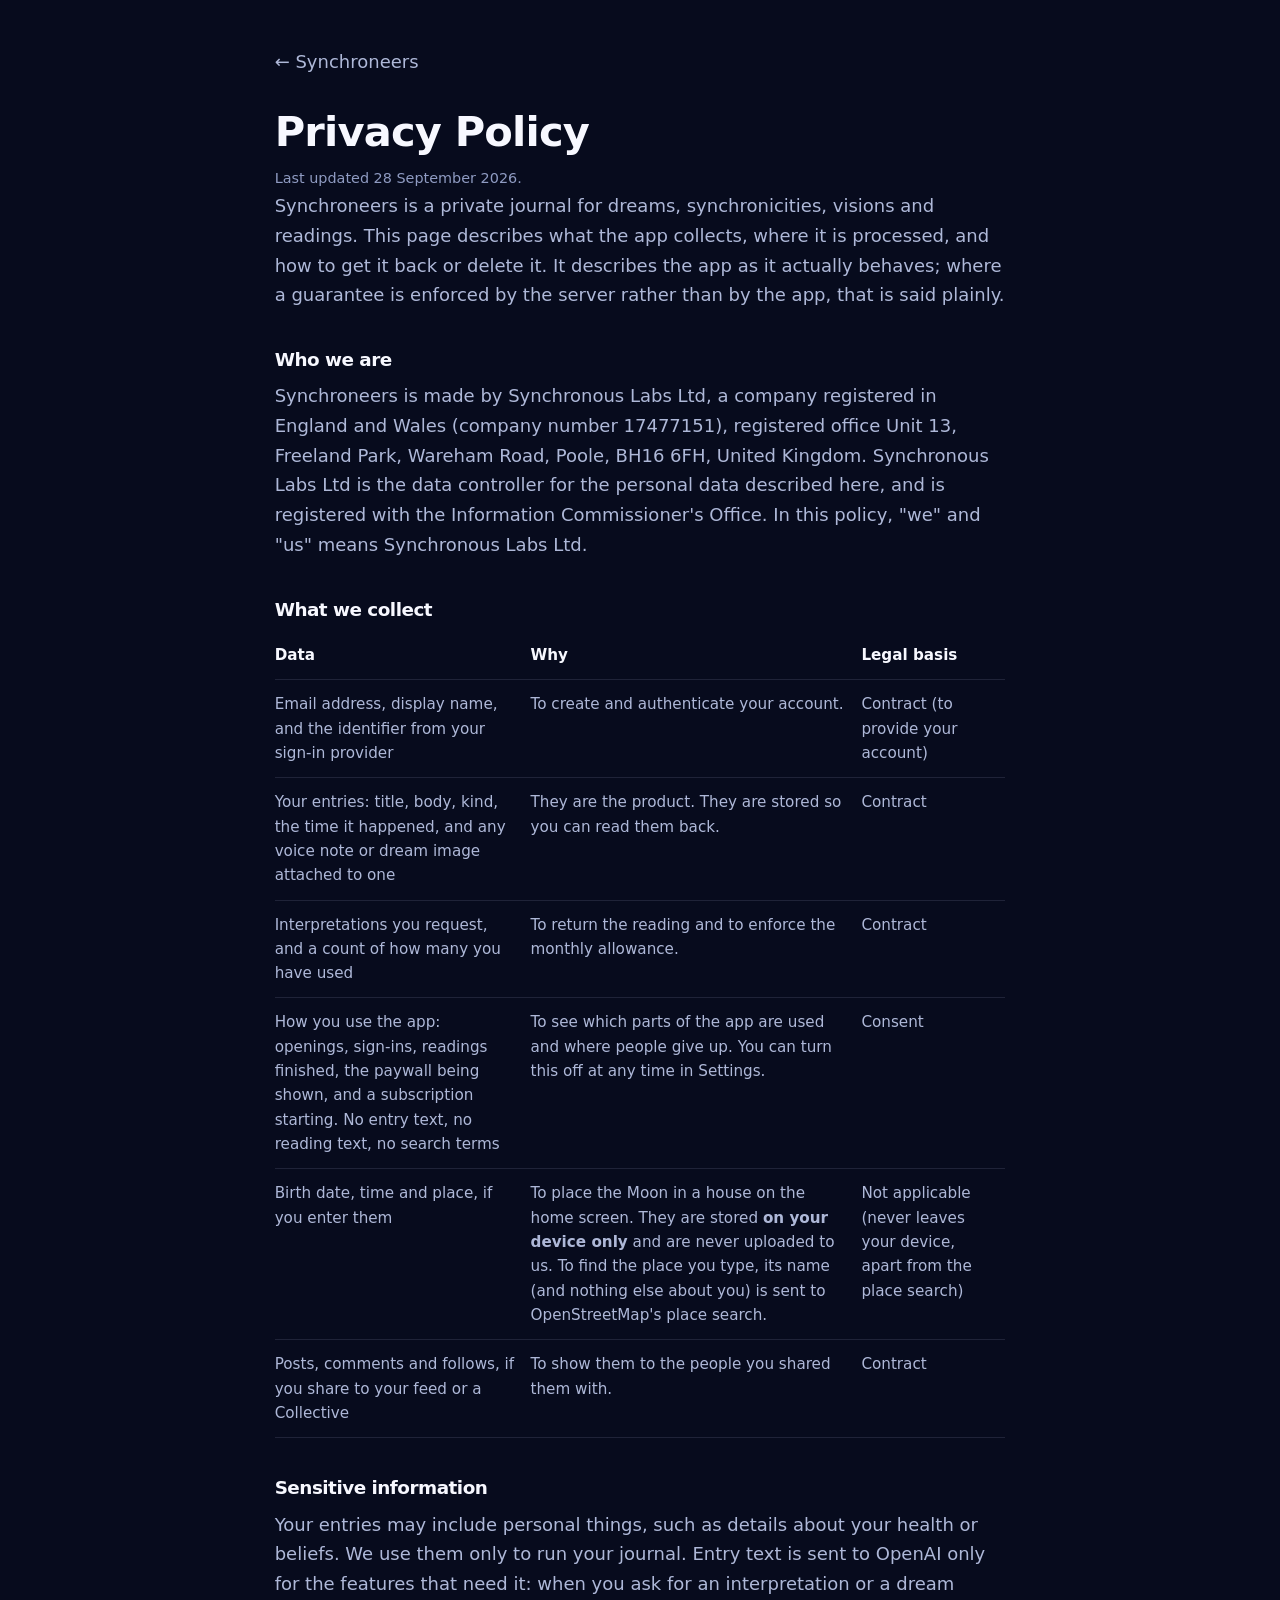
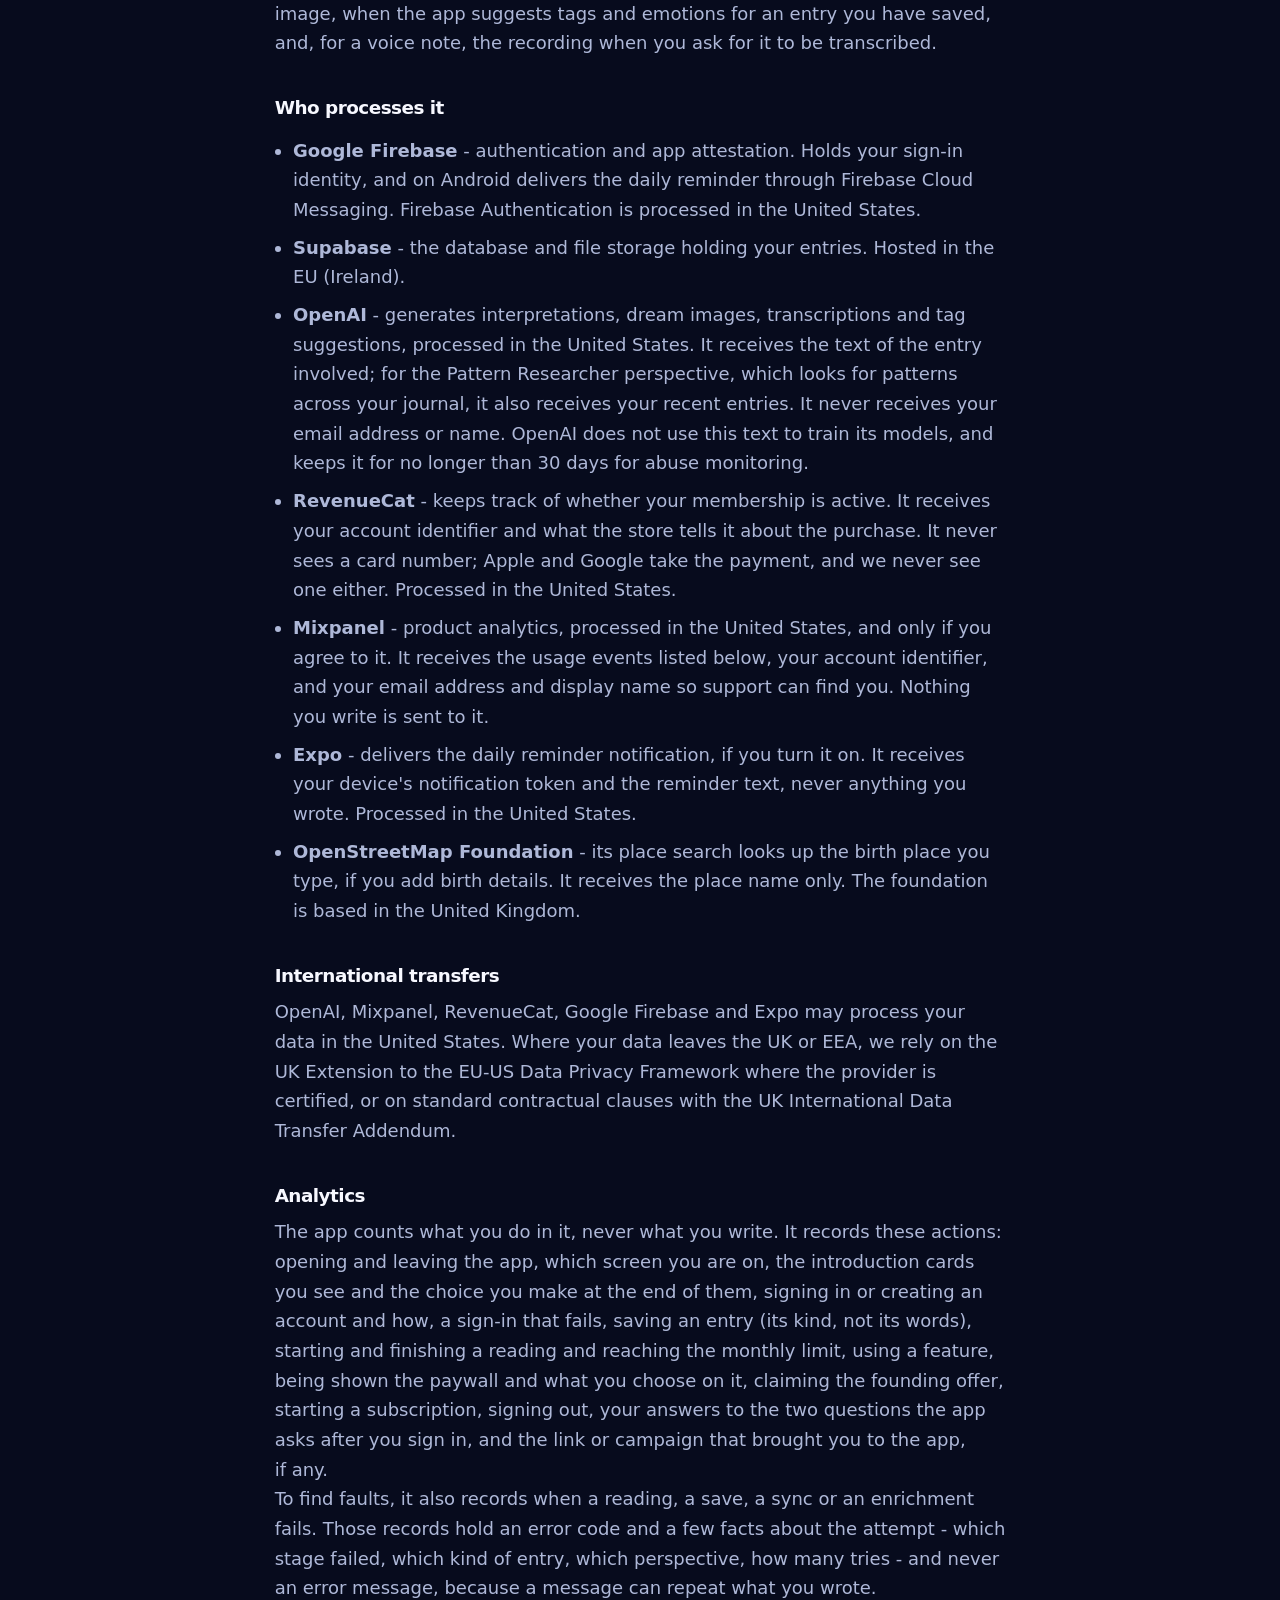
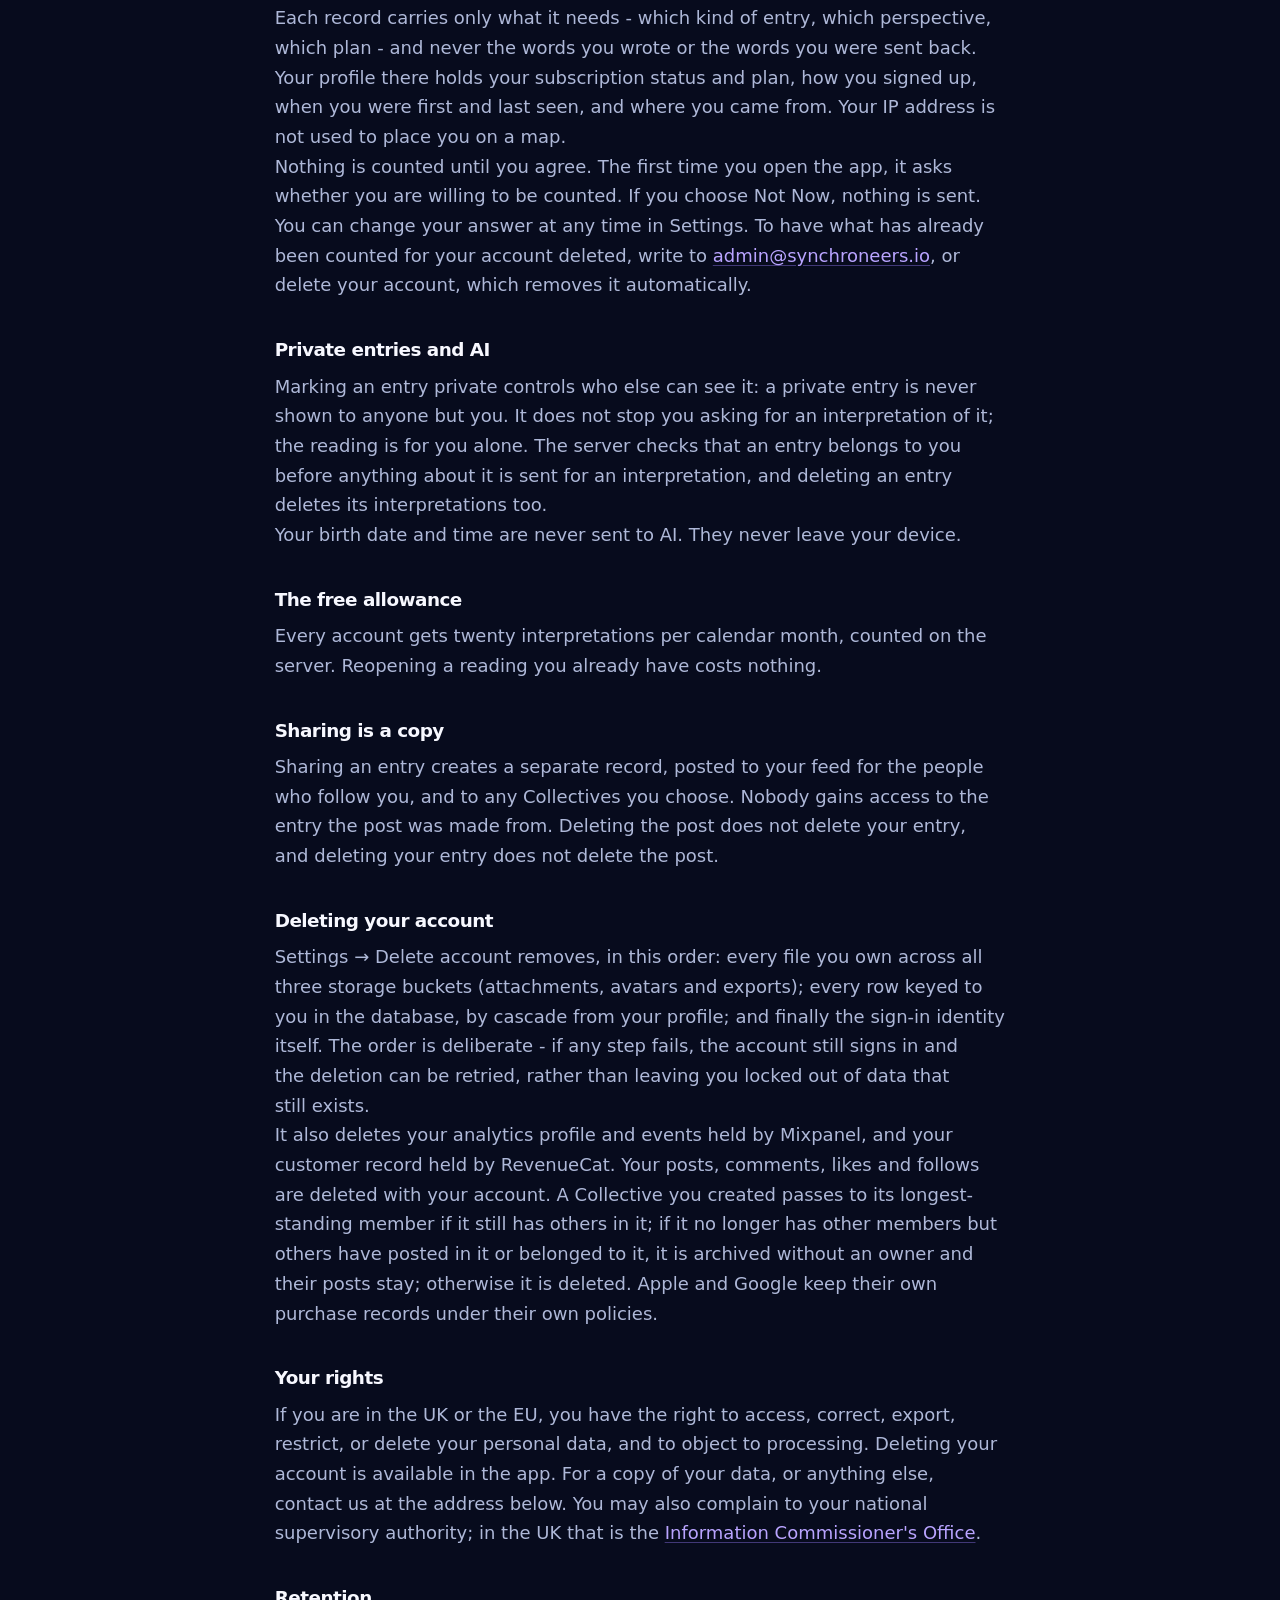
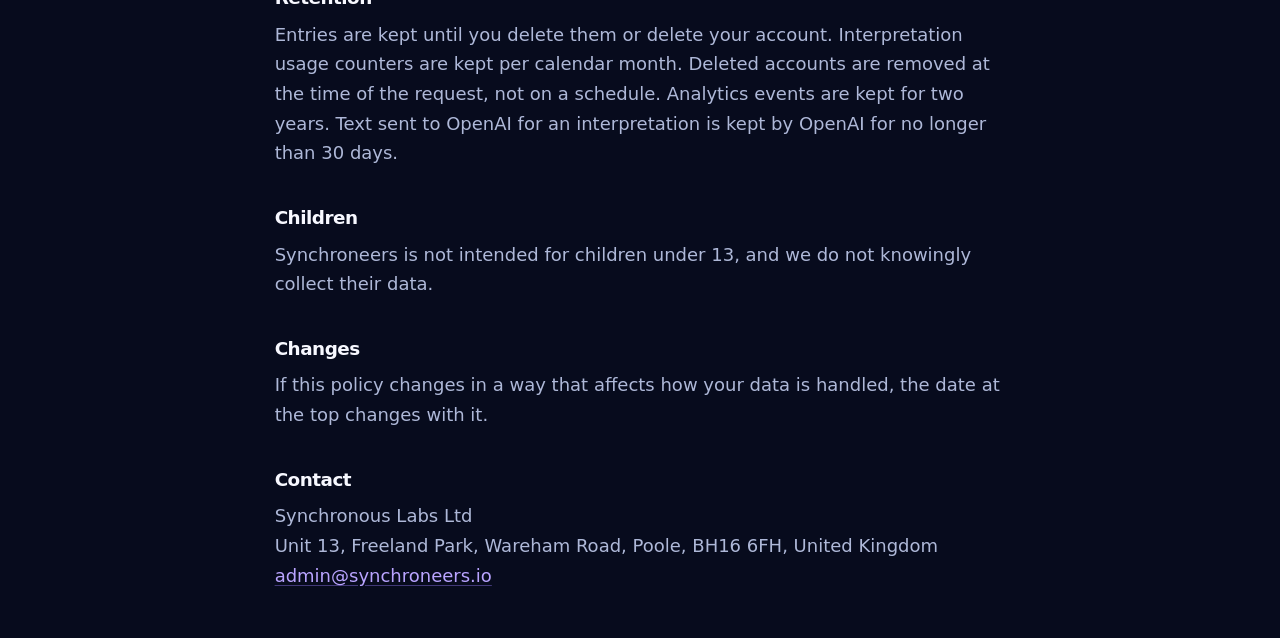
==== privacy.html @ f3c24513 "Name Synchronous Labs Ltd in the privacy notice and terms Synchronous Labs Ltd is now the data contr" ====
<!doctype html>
<html lang="en">
  <head>
    <meta charset="utf-8" />
    <meta name="viewport" content="width=device-width, initial-scale=1" />
    <title>Privacy Policy · Synchroneers</title>
    <meta name="robots" content="index, follow" />
    <meta
      name="description"
      content="What Synchroneers collects, where it goes, and how to get it back or delete it."
    />
    <link rel="icon" href="/assets/logo.png" />
    <link rel="stylesheet" href="/styles.css" />
    <style>
      /* A document, not a landing page: one column, generous measure, no sky. */
      body {
        background: var(--ink);
      }
      .doc {
        max-width: 68ch;
        margin: 0 auto;
        padding: var(--s-9) var(--s-6) var(--s-9);
      }
      .doc h1 {
        font-size: clamp(1.9rem, 5vw, 2.6rem);
        line-height: 1.12;
        letter-spacing: -0.02em;
        color: var(--white);
        margin-bottom: var(--s-3);
      }
      .doc h2 {
        font-size: 1.15rem;
        color: var(--white);
        margin-top: var(--s-8);
        margin-bottom: var(--s-3);
      }
      .doc p,
      .doc li {
        color: var(--text-muted);
        line-height: 1.65;
      }
      .doc ul {
        padding-left: 1.15rem;
        display: grid;
        gap: var(--s-2);
      }
      .doc a {
        color: var(--accent);
      }
      .doc .meta {
        color: var(--text-subtle);
        font-size: 0.9rem;
      }
      .doc .back {
        display: inline-block;
        margin-bottom: var(--s-7);
        color: var(--text-muted);
        text-decoration: none;
      }
      .doc table {
        width: 100%;
        border-collapse: collapse;
        margin-top: var(--s-3);
      }
      .doc th,
      .doc td {
        text-align: left;
        padding: var(--s-3) var(--s-3) var(--s-3) 0;
        border-bottom: 1px solid var(--hairline);
        color: var(--text-muted);
        vertical-align: top;
        font-size: 0.95rem;
      }
      .doc th {
        color: var(--white);
        font-weight: 600;
      }
    </style>
  </head>
  <body>
    <main class="doc">
      <a class="back" href="/">← Synchroneers</a>

      <h1>Privacy Policy</h1>
      <p class="meta">Last updated 28 September 2026.</p>

      <p>
        Synchroneers is a private journal for dreams, synchronicities, visions and readings. This
        page describes what the app collects, where it is processed, and how to get it back or
        delete it. It describes the app as it actually behaves; where a guarantee is enforced by the
        server rather than by the app, that is said plainly.
      </p>

      <h2>Who we are</h2>
      <p>
        Synchroneers is made by Synchronous Labs Ltd, a company registered in England and Wales
        (company number 17477151), registered office Unit 13, Freeland Park, Wareham Road, Poole,
        BH16 6FH, United Kingdom. Synchronous Labs Ltd is the data controller for the personal data
        described here, and is registered with the Information Commissioner's Office. In this
        policy, "we" and "us" means Synchronous Labs Ltd.
      </p>

      <h2>What we collect</h2>
      <table>
        <tr>
          <th>Data</th>
          <th>Why</th>
          <th>Legal basis</th>
        </tr>
        <tr>
          <td>Email address, display name, and the identifier from your sign-in provider</td>
          <td>To create and authenticate your account.</td>
          <td>Contract (to provide your account)</td>
        </tr>
        <tr>
          <td>
            Your entries: title, body, kind, the time it happened, and any voice note or dream image
            attached to one
          </td>
          <td>They are the product. They are stored so you can read them back.</td>
          <td>Contract</td>
        </tr>
        <tr>
          <td>Interpretations you request, and a count of how many you have used</td>
          <td>To return the reading and to enforce the monthly allowance.</td>
          <td>Contract</td>
        </tr>
        <tr>
          <td>
            How you use the app: openings, sign-ins, readings finished, the paywall being shown, and
            a subscription starting. No entry text, no reading text, no search terms
          </td>
          <td>
            To see which parts of the app are used and where people give up. You can turn this off
            at any time in Settings.
          </td>
          <td>Consent</td>
        </tr>
        <tr>
          <td>Birth date, time and place, if you enter them</td>
          <td>
            To place the Moon in a house on the home screen. They are stored
            <strong>on your device only</strong> and are never uploaded to us. To find the place you
            type, its name (and nothing else about you) is sent to OpenStreetMap's place search.
          </td>
          <td>Not applicable (never leaves your device, apart from the place search)</td>
        </tr>
        <tr>
          <td>Posts, comments and follows, if you share to your feed or a Collective</td>
          <td>To show them to the people you shared them with.</td>
          <td>Contract</td>
        </tr>
      </table>

      <h2>Sensitive information</h2>
      <p>
        Your entries may include personal things, such as details about your health or beliefs. We
        use them only to run your journal. Entry text is sent to OpenAI only for the features that
        need it: when you ask for an interpretation or a dream image, when the app suggests tags and
        emotions for an entry you have saved, and, for a voice note, the recording when you ask for
        it to be transcribed.
      </p>

      <h2>Who processes it</h2>
      <ul>
        <li>
          <strong>Google Firebase</strong> - authentication and app attestation. Holds your sign-in
          identity, and on Android delivers the daily reminder through Firebase Cloud Messaging.
          Firebase Authentication is processed in the United States.
        </li>
        <li>
          <strong>Supabase</strong> - the database and file storage holding your entries. Hosted in
          the EU (Ireland).
        </li>
        <li>
          <strong>OpenAI</strong> - generates interpretations, dream images, transcriptions and tag
          suggestions, processed in the United States. It receives the text of the entry involved;
          for the Pattern Researcher perspective, which looks for patterns across your journal, it
          also receives your recent entries. It never receives your email address or name. OpenAI
          does not use this text to train its models, and keeps it for no longer than 30 days for
          abuse monitoring.
        </li>
        <li>
          <strong>RevenueCat</strong> - keeps track of whether your membership is active. It
          receives your account identifier and what the store tells it about the purchase. It never
          sees a card number; Apple and Google take the payment, and we never see one either.
          Processed in the United States.
        </li>
        <li>
          <strong>Mixpanel</strong> - product analytics, processed in the United States, and only if
          you agree to it. It receives the usage events listed below, your account identifier, and
          your email address and display name so support can find you. Nothing you write is sent to
          it.
        </li>
        <li>
          <strong>Expo</strong> - delivers the daily reminder notification, if you turn it on. It
          receives your device's notification token and the reminder text, never anything you wrote.
          Processed in the United States.
        </li>
        <li>
          <strong>OpenStreetMap Foundation</strong> - its place search looks up the birth place you
          type, if you add birth details. It receives the place name only. The foundation is based
          in the United Kingdom.
        </li>
      </ul>

      <h2>International transfers</h2>
      <p>
        OpenAI, Mixpanel, RevenueCat, Google Firebase and Expo may process your data in the United
        States. Where your data leaves the UK or EEA, we rely on the UK Extension to the EU-US Data
        Privacy Framework where the provider is certified, or on standard contractual clauses with
        the UK International Data Transfer Addendum.
      </p>

      <h2>Analytics</h2>
      <p>
        The app counts what you do in it, never what you write. It records these actions: opening
        and leaving the app, which screen you are on, the introduction cards you see and the choice
        you make at the end of them, signing in or creating an account and how, a sign-in that
        fails, saving an entry (its kind, not its words), starting and finishing a reading and
        reaching the monthly limit, using a feature, being shown the paywall and what you choose on
        it, claiming the founding offer, starting a subscription, signing out, your answers to the
        two questions the app asks after you sign in, and the link or campaign that brought you to
        the app, if any.
      </p>
      <p>
        To find faults, it also records when a reading, a save, a sync or an enrichment fails. Those
        records hold an error code and a few facts about the attempt - which stage failed, which
        kind of entry, which perspective, how many tries - and never an error message, because a
        message can repeat what you wrote.
      </p>
      <p>
        Each record carries only what it needs - which kind of entry, which perspective, which plan
        - and never the words you wrote or the words you were sent back. Your profile there holds
        your subscription status and plan, how you signed up, when you were first and last seen, and
        where you came from. Your IP address is not used to place you on a map.
      </p>
      <p>
        Nothing is counted until you agree. The first time you open the app, it asks whether you are
        willing to be counted. If you choose Not Now, nothing is sent. You can change your answer at
        any time in Settings. To have what has already been counted for your account deleted, write
        to <a href="mailto:admin@synchroneers.io">admin@synchroneers.io</a>, or delete your account,
        which removes it automatically.
      </p>

      <h2>Private entries and AI</h2>
      <p>
        Marking an entry private controls who else can see it: a private entry is never shown to
        anyone but you. It does not stop you asking for an interpretation of it; the reading is for
        you alone. The server checks that an entry belongs to you before anything about it is sent
        for an interpretation, and deleting an entry deletes its interpretations too.
      </p>
      <p>Your birth date and time are never sent to AI. They never leave your device.</p>

      <h2>The free allowance</h2>
      <p>
        Every account gets twenty interpretations per calendar month, counted on the server.
        Reopening a reading you already have costs nothing.
      </p>

      <h2>Sharing is a copy</h2>
      <p>
        Sharing an entry creates a separate record, posted to your feed for the people who follow
        you, and to any Collectives you choose. Nobody gains access to the entry the post was made
        from. Deleting the post does not delete your entry, and deleting your entry does not delete
        the post.
      </p>

      <h2>Deleting your account</h2>
      <p>
        Settings → Delete account removes, in this order: every file you own across all three
        storage buckets (attachments, avatars and exports); every row keyed to you in the database,
        by cascade from your profile; and finally the sign-in identity itself. The order is
        deliberate - if any step fails, the account still signs in and the deletion can be retried,
        rather than leaving you locked out of data that still exists.
      </p>
      <p>
        It also deletes your analytics profile and events held by Mixpanel, and your customer record
        held by RevenueCat. Your posts, comments, likes and follows are deleted with your account. A
        Collective you created passes to its longest-standing member if it still has others in it;
        if it no longer has other members but others have posted in it or belonged to it, it is
        archived without an owner and their posts stay; otherwise it is deleted. Apple and Google
        keep their own purchase records under their own policies.
      </p>

      <h2>Your rights</h2>
      <p>
        If you are in the UK or the EU, you have the right to access, correct, export, restrict, or
        delete your personal data, and to object to processing. Deleting your account is available
        in the app. For a copy of your data, or anything else, contact us at the address below. You
        may also complain to your national supervisory authority; in the UK that is the
        <a href="https://ico.org.uk/">Information Commissioner's Office</a>.
      </p>

      <h2>Retention</h2>
      <p>
        Entries are kept until you delete them or delete your account. Interpretation usage counters
        are kept per calendar month. Deleted accounts are removed at the time of the request, not on
        a schedule. Analytics events are kept for two years. Text sent to OpenAI for an
        interpretation is kept by OpenAI for no longer than 30 days.
      </p>

      <h2>Children</h2>
      <p>
        Synchroneers is not intended for children under 13, and we do not knowingly collect their
        data.
      </p>

      <h2>Changes</h2>
      <p>
        If this policy changes in a way that affects how your data is handled, the date at the top
        changes with it.
      </p>

      <h2>Contact</h2>
      <p>
        Synchronous Labs Ltd<br />
        Unit 13, Freeland Park, Wareham Road, Poole, BH16 6FH, United Kingdom<br />
        <a href="mailto:admin@synchroneers.io">admin@synchroneers.io</a>
      </p>
    </main>
  </body>
</html>
---- styles.css ----
/* ============================================================
   Synchroneers landing page

   Colour tokens mirror src/constants/theme.ts so the site and the
   app stay one palette. Space, radius, and type are scales: every
   value below comes off one of them, so a section cannot quietly
   invent its own rhythm.
   ============================================================ */

:root {
  /* ---- Night ---- */
  --ink: #070b1d;
  --ink-elevated: #0d1430;
  --ink-soft: #121a3a;

  /* ---- Brand ---- */
  --indigo: #4a5bd7;
  --indigo-light: #7d8cf0;
  --violet: #9a7cff;
  --violet-soft: #b9a4ff;
  /* Gold, for the "golden particles" motif. Used once or twice, never
     as a second accent competing with the violet. */
  --amber: #f2b967;

  /* One interactive colour: soft on a dark ground, solid for fills. */
  --accent: var(--violet-soft);
  --accent-fill: var(--violet);

  /* ---- Text ---- */
  --white: #f7f8ff;
  --text-muted: #aeb8d8;
  --text-subtle: #8f9bc2;

  /* ---- Lines and surfaces ----
     Surfaces sit on top of the star canvas, so they are translucent.
     Raising the alpha darkens the sky behind that section. */
  --border: #26315b;
  --border-soft: rgba(154, 124, 255, 0.18);
  --hairline: rgba(174, 184, 216, 0.14);
  --veil: rgba(7, 11, 29, 0.42);
  --card: rgba(13, 20, 48, 0.66);
  --card-solid: rgba(13, 20, 48, 0.9);

  /* ---- Type ---- */
  /* One family, per the brand guidelines. Hierarchy therefore has to
     come from size, weight, and letter-spacing rather than from a
     change of voice, so the scale below is doing more work than it
     would in a two-family system. */
  --font: 'Inter', system-ui, -apple-system, 'Segoe UI', Roboto, sans-serif;

  /* ---- Space scale ----
     Six steps. Anything that needs a value between two of them is
     almost always a sign the layout wants changing instead. */
  --s-1: 4px;
  --s-2: 8px;
  --s-3: 12px;
  --s-4: 16px;
  --s-5: 20px;
  --s-6: 24px;
  --s-7: 32px;
  --s-8: 40px;
  --s-9: 48px;

  /* Composite rhythm, shared by every section so they cannot drift. */
  --section-y: clamp(56px, 7vw, 100px);
  --head-gap: clamp(16px, 1.8vw, 24px);
  --block-gap: clamp(44px, 5.5vw, 76px);
  --pad-panel: clamp(20px, 2.2vw, 28px);

  /* ---- Radius scale ---- */
  --r-sm: 10px;
  --r-md: 14px;
  --r-lg: 20px;
  --r-pill: 999px;

  /* ---- Motion, matching Motion/Ease in theme.ts ---- */
  --press: 140ms;
  --enter: 220ms;
  --exit: 160ms;
  --ease-out: cubic-bezier(0.23, 1, 0.32, 1);
  --ease-in-out: cubic-bezier(0.77, 0, 0.175, 1);

  /* ---- Layout ---- */
  --gutter: clamp(20px, 5vw, 64px);
  --max: 1180px;
}

*,
*::before,
*::after {
  box-sizing: border-box;
}

html {
  scroll-behavior: smooth;
  /* Sticky header height plus breathing room. */
  scroll-padding-top: 96px;
  -webkit-text-size-adjust: 100%;
}

body {
  margin: 0;
  background: var(--ink);
  color: var(--white);
  font-family: var(--font);
  font-size: clamp(16px, 0.55vw + 14.4px, 18px);
  line-height: 1.6;
  -webkit-font-smoothing: antialiased;
  overflow-x: hidden;
}

img {
  max-width: 100%;
  display: block;
}

a {
  color: var(--accent);
  text-decoration-color: rgba(154, 124, 255, 0.4);
  text-underline-offset: 3px;
}

:focus-visible {
  outline: 2px solid var(--accent);
  outline-offset: 3px;
  border-radius: var(--s-1);
}

::selection {
  background: rgba(154, 124, 255, 0.32);
  color: var(--white);
}

/* ============================================================
   Typography

   Cormorant Garamond is an old-style face with a small x-height,
   so its display sizes run larger than a modern serif would at the
   same optical weight. The scale below is set for that, not
   inherited from a previous face.
   ============================================================ */

h1,
h2,
h3 {
  margin: 0;
  text-wrap: balance;
}

h1,
h2 {
  font-family: var(--font);
  font-weight: 600;
  line-height: 1.06;
}

h1 {
  font-size: clamp(2.15rem, 4.9vw, 4.1rem);
  letter-spacing: -0.035em;
}

h2 {
  font-size: clamp(1.8rem, 3.2vw, 2.7rem);
  letter-spacing: -0.028em;
}

h3 {
  font-family: var(--font);
  font-weight: 600;
  font-size: 1.06rem;
  line-height: 1.35;
  letter-spacing: -0.005em;
}

p {
  margin: 0;
  text-wrap: pretty;
}

.lede {
  font-size: clamp(1.06rem, 1vw + 0.84rem, 1.28rem);
  line-height: 1.55;
  color: var(--text-muted);
  max-width: 54ch;
}

.kicker {
  margin: 0;
  font-family: var(--font);
  font-size: 0.82rem;
  font-weight: 500;
  letter-spacing: 0.005em;
  color: var(--text-subtle);
}

.kicker--rule {
  display: flex;
  align-items: center;
  gap: var(--s-3);
}

.kicker--rule::before {
  content: '';
  flex: none;
  width: clamp(28px, 6vw, 56px);
  height: 1px;
  background: linear-gradient(90deg, transparent, var(--accent));
}

.skip-link {
  position: absolute;
  left: var(--s-3);
  top: -80px;
  z-index: 100;
  padding: var(--s-3) var(--s-5);
  background: var(--accent);
  color: var(--ink);
  font-weight: 600;
  border-radius: var(--r-sm);
  text-decoration: none;
  transition: top var(--enter) var(--ease-out);
}

.skip-link:focus-visible {
  top: var(--s-3);
}

/* ============================================================
   Sky
   ============================================================ */

#sky {
  position: fixed;
  inset: 0;
  z-index: 0;
  display: block;
  width: 100%;
  height: 100%;
  /* Painted before the sky boots so the first frame is never white. */
  background:
    radial-gradient(120% 80% at 78% 8%, rgba(154, 124, 255, 0.16), transparent 62%),
    radial-gradient(90% 70% at 12% 92%, rgba(122, 140, 240, 0.1), transparent 60%), var(--ink);
}

/* Constellation names, positioned each frame by sky.js. */
.sky-labels {
  position: fixed;
  inset: 0;
  z-index: 0;
  pointer-events: none;
  overflow: hidden;
}

.sky-label {
  position: absolute;
  top: 0;
  left: 0;
  font-family: var(--font);
  font-size: 0.82rem;
  font-weight: 500;
  letter-spacing: 0.16em;
  white-space: nowrap;
  color: var(--accent);
  opacity: 0;
  /* Centred on its star group, and pulled clear of the figure lines. */
  translate: -50% -2.6em;
  transition: opacity 500ms linear;
}

.page {
  position: relative;
  z-index: 1;
}

/* ============================================================
   Header
   ============================================================ */

.masthead {
  position: sticky;
  top: 0;
  z-index: 40;
  display: flex;
  align-items: center;
  gap: var(--s-6);
  padding: var(--s-5) var(--gutter);
  transition: background-color var(--enter) var(--ease-out);
}

/* The rule fades out at both ends. Edge to edge, it reads as a seam
   ruled across the sky rather than as the bottom of a bar. */
.masthead::after {
  content: '';
  position: absolute;
  inset-inline: 0;
  bottom: 0;
  height: 1px;
  opacity: 0;
  background: linear-gradient(
    90deg,
    transparent,
    var(--hairline) 22%,
    var(--hairline) 78%,
    transparent
  );
  transition: opacity var(--enter) var(--ease-out);
}

.masthead[data-stuck='true'] {
  background: rgba(7, 11, 29, 0.62);
  backdrop-filter: blur(14px) saturate(1.2);
  -webkit-backdrop-filter: blur(14px) saturate(1.2);
}

.masthead[data-stuck='true']::after {
  opacity: 1;
}

.brand {
  display: flex;
  align-items: center;
  gap: var(--s-3);
  margin-right: auto;
  color: var(--white);
  text-decoration: none;
}

.brand img {
  width: 32px;
  height: 32px;
}

.brand span {
  font-family: var(--font);
  font-weight: 600;
  font-size: 1.14rem;
  letter-spacing: -0.02em;
}

.nav-links {
  display: flex;
  gap: var(--s-6);
  margin: 0;
  padding: 0;
  list-style: none;
}

.nav-links a {
  position: relative;
  padding-block: var(--s-1);
  color: var(--text-muted);
  font-size: 0.92rem;
  text-decoration: none;
}

.nav-links a::after {
  content: '';
  position: absolute;
  left: 0;
  right: 0;
  bottom: 0;
  height: 1px;
  background: var(--accent);
  transform: scaleX(0);
  transform-origin: left;
  transition: transform var(--press) var(--ease-out);
}

@media (hover: hover) and (pointer: fine) {
  .nav-links a:hover {
    color: var(--white);
  }

  .nav-links a:hover::after {
    transform: scaleX(1);
  }
}

/* ============================================================
   Buttons
   ============================================================ */

.btn {
  display: inline-flex;
  align-items: center;
  gap: var(--s-2);
  min-height: 46px;
  padding: 15px var(--s-6);
  border: 1px solid transparent;
  border-radius: var(--r-pill);
  font: inherit;
  font-weight: 600;
  font-size: 0.98rem;
  line-height: 1;
  text-decoration: none;
  cursor: pointer;
  transition:
    transform var(--press) var(--ease-out),
    background-color var(--press) var(--ease-out),
    border-color var(--press) var(--ease-out),
    box-shadow var(--press) var(--ease-out);
}

.btn:active {
  transform: scale(0.97);
}

.btn--primary {
  background: var(--accent);
  color: #04121a;
}

.btn--ghost {
  background: transparent;
  border-color: var(--border);
  color: var(--white);
}

.btn--sm {
  min-height: 40px;
  padding: 11px var(--s-5);
  font-size: 0.9rem;
}

@media (hover: hover) and (pointer: fine) {
  .btn--primary:hover {
    background: #7ef0e3;
    box-shadow: 0 8px 34px rgba(154, 124, 255, 0.26);
  }

  .btn--ghost:hover {
    border-color: var(--violet-soft);
    background: rgba(154, 124, 255, 0.08);
  }
}

.text-link .arrow {
  color: var(--accent);
  transition: transform var(--press) var(--ease-out);
}

@media (hover: hover) and (pointer: fine) {
  .text-link:hover {
    color: var(--white);
  }

  .text-link:hover .arrow {
    transform: translateY(3px);
  }
}

/* ============================================================
   Section frame

   Every section is: kicker, then a heading on the left with its
   supporting line on the right, then content a --block-gap below.
   The two-column head is what keeps the right half of the page
   from reading as empty.
   ============================================================ */

.section {
  position: relative;
  padding: var(--section-y) var(--gutter);
}

/* Every section shares one veil, so adjacent sections meet with no
   seam at all. Only the two edges of the run need a transition. */
.section {
  background: var(--veil);
}

/* The veil arrives and leaves on a gradient, so the sky is never cut
   by a ruled horizontal line where the content column begins. */
.section--enter {
  background: linear-gradient(180deg, rgba(7, 11, 29, 0) 0, var(--veil) 200px, var(--veil) 100%);
}

.section--exit {
  background: linear-gradient(0deg, rgba(7, 11, 29, 0) 0, var(--veil) 200px, var(--veil) 100%);
}

.wrap {
  max-width: var(--max);
  margin-inline: auto;
}

.section-head {
  display: grid;
  grid-template-columns: minmax(0, 1.08fr) minmax(0, 0.92fr);
  gap: var(--head-gap) clamp(28px, 5vw, 72px);
  align-items: end;
}

.section-head .kicker {
  grid-column: 1 / -1;
}

.section-head h2 {
  grid-column: 1;
  max-width: 16ch;
}

.section-head > p:not(.kicker) {
  grid-column: 2;
  max-width: 44ch;
  color: var(--text-muted);
  /* Sits on the heading's last baseline rather than floating above it. */
  padding-bottom: 0.35em;
}

/* One section is a straight two-column split, so its head is a
   single column inside the left half instead. */
.split .section-head {
  grid-template-columns: minmax(0, 1fr);
}

.split .section-head h2,
.split .section-head > p:not(.kicker) {
  grid-column: 1;
  max-width: 20ch;
}

.split .section-head > p:not(.kicker) {
  max-width: 42ch;
  padding-bottom: 0;
}

/* ============================================================
   Hero
   ============================================================ */

.hero {
  position: relative;
  display: flex;
  align-items: center;
  /* The masthead is sticky, so it still takes its height out of the
     flow. A plain 100svh pushed the scroll cue below the fold. */
  min-height: min(calc(100svh - 78px), 1040px);
  padding: clamp(48px, 8vw, 104px) var(--gutter) clamp(72px, 9vw, 128px);
}

/* The scrim follows the copy: darkest under the centre column, open
   at the corners so the constellations stay readable around it. */
.hero::before {
  content: '';
  position: absolute;
  /* Runs up behind the masthead. Stopping at the hero's own top edge
     drew a hard horizontal seam across the sky where the wash began. */
  inset: -120px 0 0 0;
  pointer-events: none;
  background: radial-gradient(
    64% 56% at 50% 56%,
    rgba(7, 11, 29, 0.62) 0%,
    rgba(7, 11, 29, 0.44) 45%,
    rgba(7, 11, 29, 0.16) 72%,
    transparent 100%
  );
}

.hero > * {
  position: relative;
}

.hero-copy {
  display: grid;
  justify-items: center;
  gap: clamp(22px, 2.6vw, 34px);
  width: 100%;
  text-align: center;
}

.hero h1 .line {
  display: block;
}

.hero h1 .glow {
  color: var(--violet-soft);
}

.hero .lede {
  max-width: 52ch;
}

.hero-actions {
  display: flex;
  flex-wrap: wrap;
  align-items: center;
  justify-content: center;
  gap: var(--s-3) var(--s-6);
}

.scroll-cue {
  position: absolute;
  left: 50%;
  bottom: clamp(20px, 4vw, 40px);
  translate: -50% 0;
  display: none;
  flex-direction: column;
  align-items: center;
  gap: var(--s-3);
  font-family: var(--font);
  font-size: 0.78rem;
  letter-spacing: 0.01em;
  color: var(--text-subtle);
}

.scroll-cue .track {
  position: relative;
  order: 2;
  width: 1px;
  height: 46px;
  overflow: hidden;
  background: linear-gradient(180deg, var(--accent), transparent);
}

.scroll-cue .track::after {
  content: '';
  position: absolute;
  inset-inline: 0;
  height: 12px;
  background: var(--accent);
  animation: cue 2.6s var(--ease-in-out) infinite;
}

/* Short windows need the space for the copy more than for a hint. */
@media (min-width: 1001px) and (min-height: 720px) {
  .scroll-cue {
    display: flex;
  }
}

@keyframes cue {
  0% {
    transform: translateY(-14px);
    opacity: 0;
  }

  35% {
    opacity: 1;
  }

  100% {
    transform: translateY(46px);
    opacity: 0;
  }
}

/* ============================================================
   The loop
   ============================================================ */

.loop {
  position: relative;
  margin-top: var(--block-gap);
}

/* The track sits on the dot row, not over the whole block, so the
   drawn line passes through the centre of every marker at any width. */
.loop-track {
  position: absolute;
  top: 0;
  left: 0;
  right: 0;
  height: 26px;
  pointer-events: none;
}

.loop-track svg {
  width: 100%;
  height: 100%;
  overflow: visible;
}

/* Drawn state is the default. Only script sets "pending", so a script
   failure leaves the line complete rather than invisible. */
.loop-track path {
  fill: none;
  stroke: url(#loopGradient);
  stroke-width: 1.5;
  stroke-linecap: round;
  stroke-dasharray: var(--len, none);
  stroke-dashoffset: 0;
  transition: stroke-dashoffset 1200ms var(--ease-out);
}

[data-draw='pending'] .loop-track path {
  stroke-dashoffset: var(--len, 0);
}

.loop-steps {
  position: relative;
  display: grid;
  /* One column per step. This said five while there were five moves; the
     fourth then sat at three fifths of the width and the track ran on past
     it into nothing. */
  grid-template-columns: repeat(4, minmax(0, 1fr));
  gap: clamp(16px, 2vw, 28px);
  margin: 0;
  padding: 0;
  list-style: none;
}

.loop-step {
  position: relative;
  display: grid;
  gap: var(--s-3);
  align-content: start;
  padding-top: 44px;
}

.loop-step__dot {
  position: absolute;
  top: 0;
  left: 0;
  display: grid;
  place-items: center;
  width: 26px;
  height: 26px;
  border: 1px solid var(--border);
  border-radius: 50%;
  background: var(--ink-elevated);
  font-family: var(--font);
  font-size: 0.7rem;
  color: var(--text-subtle);
  transition:
    border-color var(--enter) var(--ease-out),
    color var(--enter) var(--ease-out),
    box-shadow var(--enter) var(--ease-out);
}

.loop-step[data-lit='true'] .loop-step__dot {
  border-color: var(--accent);
  color: var(--accent);
  box-shadow: 0 0 22px rgba(154, 124, 255, 0.4);
}

.loop-step h3 {
  font-size: 1.14rem;
}

.loop-step p {
  color: var(--text-muted);
  font-size: 0.94rem;
  line-height: 1.5;
}

/* ============================================================
   Entry types
   ============================================================ */

.types {
  display: grid;
  grid-template-columns: minmax(0, 0.88fr) minmax(0, 1.12fr);
  gap: clamp(28px, 4vw, 60px);
  align-items: start;
  margin-top: var(--block-gap);
}

.type-list {
  display: grid;
  gap: var(--s-2);
  margin: 0;
  padding: 0;
}

.type-tab {
  --accent: var(--violet-soft);
  display: grid;
  grid-template-columns: auto minmax(0, 1fr);
  gap: var(--s-1) var(--s-4);
  padding: var(--s-4) var(--s-5);
  border: 1px solid transparent;
  border-radius: var(--r-md);
  background: transparent;
  color: var(--text-muted);
  font: inherit;
  text-align: left;
  cursor: pointer;
  transition:
    background-color var(--press) var(--ease-out),
    border-color var(--press) var(--ease-out),
    transform var(--press) var(--ease-out);
}

.type-tab:active {
  transform: scale(0.99);
}

.type-tab__glyph {
  grid-row: span 2;
  display: grid;
  place-items: center;
  width: 38px;
  height: 38px;
  border: 1px solid color-mix(in srgb, var(--accent) 26%, transparent);
  border-radius: var(--r-sm);
  background: color-mix(in srgb, var(--accent) 14%, transparent);
  color: var(--accent);
  font-size: 1.05rem;
}

.type-tab__name {
  color: var(--white);
  font-weight: 600;
  font-size: 1.02rem;
}

.type-tab__tag {
  color: var(--text-subtle);
  font-size: 0.9rem;
}

.type-tab[aria-selected='true'] {
  border-color: color-mix(in srgb, var(--accent) 34%, transparent);
  background: color-mix(in srgb, var(--accent) 9%, transparent);
}

.type-tab[aria-selected='true'] .type-tab__tag {
  color: var(--text-muted);
}

@media (hover: hover) and (pointer: fine) {
  .type-tab:hover:not([aria-selected='true']) {
    border-color: var(--hairline);
    background: rgba(174, 184, 216, 0.05);
  }
}

.capture-mock {
  --accent: var(--violet-soft);
  display: grid;
  gap: var(--s-5);
  padding: var(--pad-panel);
  border: 1px solid var(--border-soft);
  border-radius: var(--r-lg);
  background: var(--card-solid);
  box-shadow: 0 40px 90px -50px rgba(2, 5, 16, 0.95);
}

.capture-mock__head {
  display: flex;
  align-items: center;
  justify-content: space-between;
  gap: var(--s-4);
  padding-bottom: var(--s-4);
  border-bottom: 1px solid var(--hairline);
}

.capture-mock__title {
  display: flex;
  align-items: center;
  gap: var(--s-3);
  color: var(--white);
  font-weight: 600;
}

.capture-mock__title .dot {
  width: 9px;
  height: 9px;
  border-radius: 50%;
  background: var(--accent);
  box-shadow: 0 0 14px color-mix(in srgb, var(--accent) 70%, transparent);
  transition: background-color var(--enter) var(--ease-out);
}

.capture-mock__prompt {
  min-height: 3.1em;
  font-family: var(--font);
  font-size: clamp(1.14rem, 1.5vw, 1.38rem);
  line-height: 1.45;
  letter-spacing: -0.008em;
  color: var(--text-muted);
}

.capture-mock__prompt .caret {
  display: inline-block;
  width: 2px;
  height: 0.9em;
  translate: 0 0.08em;
  background: var(--accent);
  animation: blink 1.15s steps(1) infinite;
}

@keyframes blink {
  50% {
    opacity: 0;
  }
}

.capture-mock__controls {
  display: flex;
  flex-wrap: wrap;
  align-items: center;
  gap: var(--s-2);
}

.capture-mock__save {
  margin-left: auto;
}

.chip {
  padding: 7px var(--s-3);
  border: 1px solid var(--border);
  border-radius: var(--r-pill);
  font-family: var(--font);
  font-size: 0.8rem;
  color: var(--text-subtle);
  white-space: nowrap;
}

.chip--on {
  border-color: rgba(154, 124, 255, 0.45);
  background: rgba(154, 124, 255, 0.08);
  color: var(--accent);
}

/* ============================================================
   Perspective registry
   ============================================================ */

.registry {
  display: grid;
  gap: var(--s-7);
  margin-top: var(--block-gap);
}

.registry-group {
  display: grid;
  grid-template-columns: minmax(0, 200px) minmax(0, 1fr);
  gap: var(--s-3) clamp(24px, 4vw, 56px);
  align-items: start;
  padding-top: var(--s-6);
  border-top: 1px solid var(--hairline);
}

.registry-group__label {
  padding-top: 6px;
  font-family: var(--font);
  font-size: 0.84rem;
  font-weight: 600;
  letter-spacing: 0;
  color: var(--accent);
}

.registry-items {
  display: grid;
  gap: 2px;
  margin: 0;
  padding: 0;
  list-style: none;
}

.registry-item {
  display: grid;
  grid-template-columns: 40px minmax(0, 1fr);
  gap: var(--s-1) var(--s-4);
  padding: var(--s-3) var(--s-3) var(--s-3) var(--s-2);
  border-radius: var(--r-sm);
  transition: background-color var(--press) var(--ease-out);
}

/* The sigils carry their own accent, so the row hover lifts them rather
   than recolouring them. */
.registry-item__sigil {
  grid-row: span 2;
  display: block;
  width: 40px;
  height: 40px;
  transition: transform var(--enter) var(--ease-out);
}

.sigil {
  display: block;
  width: 100%;
  height: 100%;
  overflow: visible;
}

.sigil__disc {
  fill: var(--ink-elevated);
}

.registry-item__name {
  display: flex;
  flex-wrap: wrap;
  align-items: baseline;
  gap: var(--s-1) var(--s-3);
  color: var(--white);
  font-weight: 600;
}

.registry-item__from {
  font-family: var(--font);
  font-size: 0.86rem;
  font-weight: 500;
  /* The lineage is the reason to choose one perspective over another, so it
     carries the accent rather than sitting a shade below the description it
     precedes. It was the quietest line in the card and should have been the
     second loudest. */
  color: var(--violet-soft);
}

.registry-item__desc {
  color: var(--text-muted);
  font-size: 0.94rem;
  line-height: 1.45;
}

@media (hover: hover) and (pointer: fine) {
  .registry-item:hover {
    background: rgba(154, 124, 255, 0.07);
  }

  .registry-item:hover .registry-item__sigil {
    transform: scale(1.08);
  }
}

.disclosure p:not(.kicker) {
  font-family: var(--font);
  font-size: 0.85rem;
  line-height: 1.65;
  color: var(--text-muted);
}

/* ============================================================
   Panels and evidence
   ============================================================ */

.panel {
  display: grid;
  gap: var(--s-5);
  padding: var(--pad-panel);
  border: 1px solid var(--border-soft);
  border-radius: var(--r-lg);
  background: var(--card);
}

.panel__head {
  display: flex;
  align-items: center;
  justify-content: space-between;
  gap: var(--s-4);
  padding-bottom: var(--s-4);
  border-bottom: 1px solid var(--hairline);
}

.panel__foot {
  display: flex;
  gap: var(--s-5);
  padding-top: var(--s-4);
  border-top: 1px solid var(--hairline);
  font-family: var(--font);
  font-size: 0.82rem;
  font-variant-numeric: tabular-nums;
  color: var(--text-subtle);
}

.panel--wide {
  margin-top: var(--block-gap);
}

.evidence {
  display: grid;
  grid-template-columns: minmax(0, 1fr) minmax(0, 1fr);
  gap: clamp(16px, 2vw, 24px);
  align-items: start;
  margin-top: clamp(16px, 2vw, 24px);
}

.quota {
  font-family: var(--font);
  line-height: 1.1;
  text-align: right;
}

.quota b,
.loop-step__dot {
  font-variant-numeric: tabular-nums;
}

.quota b {
  display: block;
  font-weight: 500;
  font-size: 1.4rem;
  font-variant-numeric: tabular-nums;
  color: var(--accent);
}

.quota span {
  font-size: 0.72rem;
  color: var(--text-subtle);
}

.claim {
  font-family: var(--font);
  font-size: clamp(1.18rem, 1.4vw, 1.44rem);
  font-weight: 500;
  line-height: 1.45;
  letter-spacing: -0.012em;
  color: var(--white);
}

.cites {
  display: flex;
  flex-wrap: wrap;
  gap: var(--s-2);
  margin: 0;
  padding: 0;
  list-style: none;
}

.cite {
  display: inline-flex;
  align-items: center;
  gap: var(--s-2);
  padding: var(--s-2) var(--s-3);
  border: 1px solid var(--border);
  border-radius: var(--r-sm);
  background: rgba(154, 124, 255, 0.05);
  font-family: var(--font);
  font-size: 0.8rem;
  font-variant-numeric: tabular-nums;
  color: var(--text-muted);
  transition:
    border-color var(--press) var(--ease-out),
    color var(--press) var(--ease-out);
}

.cite::before {
  content: '';
  flex: none;
  width: 5px;
  height: 5px;
  border-radius: 50%;
  background: var(--accent);
}

@media (hover: hover) and (pointer: fine) {
  .cite:hover {
    border-color: var(--accent-fill);
    color: var(--white);
  }
}

.counter {
  border-color: rgba(242, 185, 103, 0.3);
}

.counter .panel__head {
  border-bottom-color: rgba(242, 185, 103, 0.2);
}

.counter .kicker {
  color: var(--amber);
}

.counter p:not(.kicker) {
  color: var(--text-muted);
  font-size: 0.96rem;
  line-height: 1.55;
}

.counter .cite::before {
  background: var(--amber);
}

/* The Insights pattern card, rebuilt in markup so its chart draws. */
.pattern-card {
  margin: 0;
}

.pattern-card__chart {
  width: 100%;
  aspect-ratio: 16 / 7.5;
  border-radius: var(--r-md);
  background: radial-gradient(120% 140% at 50% 0%, rgba(154, 124, 255, 0.07), transparent 70%);
}

.pattern-card__chart svg {
  width: 100%;
  height: 100%;
  overflow: visible;
}

.pattern-card p {
  color: var(--text-muted);
  font-size: 0.96rem;
  line-height: 1.5;
}

.tag {
  flex: none;
  padding: 5px 11px;
  border-radius: var(--r-pill);
  background: rgba(154, 124, 255, 0.13);
  font-family: var(--font);
  font-size: 0.74rem;
  font-weight: 500;
  color: var(--accent);
  white-space: nowrap;
}

/* Drawn state is the default here too; only script sets "pending". */
.constellation-line {
  fill: none;
  stroke: var(--accent-fill);
  stroke-width: 1.25;
  stroke-linecap: round;
  stroke-linejoin: round;
  opacity: 0.75;
  stroke-dasharray: var(--len, none);
  stroke-dashoffset: 0;
  transition: stroke-dashoffset 900ms var(--ease-out) 140ms;
}

.constellation-node {
  fill: var(--accent);
  opacity: 1;
  transform: scale(1);
  transform-box: fill-box;
  transform-origin: center;
  transition:
    opacity 340ms var(--ease-out),
    transform 340ms var(--ease-out);
}

[data-draw='pending'] .constellation-line {
  stroke-dashoffset: var(--len, 0);
}

[data-draw='pending'] .constellation-node {
  opacity: 0;
  transform: scale(0.5);
}

.constellation-node:nth-child(1) {
  transition-delay: 180ms;
}
.constellation-node:nth-child(2) {
  transition-delay: 250ms;
}
.constellation-node:nth-child(3) {
  transition-delay: 320ms;
}
.constellation-node:nth-child(4) {
  transition-delay: 390ms;
}
.constellation-node:nth-child(5) {
  transition-delay: 460ms;
}
.constellation-node:nth-child(6) {
  transition-delay: 530ms;
}
.constellation-node:nth-child(7) {
  transition-delay: 600ms;
}

/* ============================================================
   Terms

   Two columns of pairs rather than one full-width list. A single
   column left the right half of the section empty and stretched
   every definition past a comfortable line length.
   ============================================================ */

/* The first row of each column carries the rule that opens the block. */
.term:last-child {
  border-bottom: 1px solid var(--hairline);
}

.term:nth-last-child(2) {
  border-bottom: 1px solid var(--hairline);
}

/* ============================================================
   Collectives
   ============================================================ */

.split {
  display: grid;
  grid-template-columns: minmax(0, 1fr) minmax(0, 1fr);
  gap: clamp(28px, 4vw, 60px);
  align-items: center;
}

.flow {
  display: grid;
  gap: var(--s-3);
}

.flow-node {
  display: grid;
  gap: var(--s-1);
  padding: var(--s-4) var(--s-5);
  border: 1px solid var(--border);
  border-radius: var(--r-md);
  background: rgba(13, 20, 48, 0.6);
}

.flow-node b {
  font-weight: 600;
  font-size: 0.98rem;
}

.flow-node span {
  color: var(--text-subtle);
  font-size: 0.9rem;
}

.flow-node--private {
  border-color: rgba(154, 124, 255, 0.34);
}

.flow-node--shared {
  border-color: rgba(154, 124, 255, 0.34);
}

.flow-arrow {
  display: flex;
  align-items: center;
  gap: var(--s-3);
  justify-self: start;
  margin-left: var(--s-6);
  font-family: var(--font);
  font-size: 0.82rem;
  color: var(--text-subtle);
}

.flow-arrow::before {
  content: '';
  width: 1px;
  height: 26px;
  background: linear-gradient(180deg, var(--violet), var(--accent));
}

/* ============================================================
   Closing and footer
   ============================================================ */

.closing {
  position: relative;
  display: grid;
  justify-items: center;
  gap: var(--s-6);
  padding: clamp(104px, 14vw, 200px) var(--gutter);
  text-align: center;
}

/* A horizon, so the page ends on the sky rather than on a wall. */
.closing::before {
  content: '';
  position: absolute;
  inset-inline: 0;
  bottom: 0;
  height: 62%;
  background: radial-gradient(80% 100% at 50% 100%, rgba(154, 124, 255, 0.2), transparent 70%);
  pointer-events: none;
}

.closing > * {
  position: relative;
}

.closing .kicker--rule {
  justify-content: center;
}

.closing h2 {
  max-width: 18ch;
}

.closing .lede {
  max-width: 48ch;
}

/* One quiet line under the badges. It has to be findable, but it is not
   a second call to action, so it takes the footer's size and colour
   rather than the lede's. */
.closing-support {
  max-width: 48ch;
  font-size: 0.86rem;
  color: var(--text-subtle);
}

.site-foot {
  padding: var(--s-7) var(--gutter) var(--s-9);
  border-top: 1px solid var(--hairline);
  background: var(--veil);
}

.site-foot .wrap {
  display: flex;
  flex-wrap: wrap;
  align-items: center;
  justify-content: space-between;
  gap: var(--s-3) var(--s-7);
  font-size: 0.86rem;
  color: var(--text-subtle);
}

.site-foot nav {
  display: flex;
  flex-wrap: wrap;
  gap: var(--s-2) var(--s-6);
}

.site-foot a {
  color: var(--text-muted);
  text-decoration: none;
}

@media (hover: hover) and (pointer: fine) {
  .site-foot a:hover {
    color: var(--white);
  }
}

/* ============================================================
   Reveal

   Section headers and the loop only. Content that carries the
   argument is on the page at load; this adds arrival, not
   availability.
   ============================================================ */

.reveal {
  opacity: 0;
  transform: translateY(18px);
  transition:
    opacity 620ms var(--ease-out),
    transform 620ms var(--ease-out);
}

.reveal[data-shown='true'] {
  opacity: 1;
  transform: none;
}

.reveal[data-delay='1'] {
  transition-delay: 90ms;
}

.reveal[data-delay='2'] {
  transition-delay: 180ms;
}

/* ============================================================
   Responsive
   ============================================================ */

@media (max-width: 1000px) {
  /* Narrow viewports have no room either side of the copy, so the wash
     becomes an ellipse rather than a circle and holds the full width. */
  .hero::before {
    background: radial-gradient(
      120% 52% at 50% 54%,
      rgba(7, 11, 29, 0.6) 0%,
      rgba(7, 11, 29, 0.44) 48%,
      rgba(7, 11, 29, 0.18) 76%,
      transparent 100%
    );
  }

  .hero {
    min-height: min(calc(100svh - 78px), 820px);
  }

  .section-head,
  .split .section-head {
    grid-template-columns: minmax(0, 1fr);
  }

  .section-head h2,
  .section-head > p:not(.kicker) {
    grid-column: 1;
    max-width: 22ch;
  }

  .section-head > p:not(.kicker) {
    max-width: 48ch;
    padding-bottom: 0;
  }

  .loop-steps {
    grid-template-columns: repeat(2, minmax(0, 1fr));
    gap: var(--s-6) var(--s-5);
  }

  .loop-track {
    display: none;
  }

  .types,
  .evidence,
  .split,
  .terms {
    grid-template-columns: minmax(0, 1fr);
  }

  .registry-group {
    grid-template-columns: minmax(0, 1fr);
  }

  .term:nth-last-child(2) {
    border-bottom: none;
  }

  .sky-label {
    display: none;
  }
}

@media (max-width: 720px) {
  .nav-links {
    display: none;
  }

  .loop-steps {
    grid-template-columns: minmax(0, 1fr);
    gap: 26px;
  }

  .registry-item {
    grid-template-columns: 34px minmax(0, 1fr);
    gap: var(--s-1) var(--s-3);
  }

  .registry-item__sigil {
    width: 34px;
    height: 34px;
  }

  .capture-mock__save {
    margin-left: 0;
  }

  .term dd {
    max-width: none;
  }
}

/* ============================================================
   Reduced motion

   Movement is replaced by presence, never by a missing element.
   The sky keeps its stars; it stops drifting, handled in sky.js.
   ============================================================ */

@media (prefers-reduced-motion: reduce) {
  html {
    scroll-behavior: auto;
  }

  *,
  *::before,
  *::after {
    animation-duration: 0.001ms !important;
    animation-iteration-count: 1 !important;
    transition-duration: 0.001ms !important;
  }

  .reveal {
    opacity: 1;
    transform: none;
  }

  .scroll-cue .track::after,
  .capture-mock__prompt .caret {
    display: none;
  }
}

/* ============================================================
   Store badges

   The marks are Apple's and Google's, inlined as SVG rather than
   fetched: the page ships self-contained, and a store logo that
   fails to load is worse than no badge at all.

   The reference for these is a black pill on white. This page is
   dark, so the fill is inverted rather than copied - a black pill
   on --ink is invisible. Android is not shipping yet, so its badge
   is stated as unavailable rather than dressed up as a link.
   ============================================================ */

.store-badges {
  display: flex;
  flex-wrap: wrap;
  gap: var(--s-3);
  align-items: stretch;
  /* Centred at every width. Left-aligned they sat off to one side of a centred
     block above them, and the two badges read as a ragged edge rather than a
     pair. */
  justify-content: center;
}

.store-badge {
  display: inline-flex;
  align-items: center;
  gap: 11px;
  padding: 13px 22px;
  border: 1px solid transparent;
  border-radius: var(--r-pill);
  text-decoration: none;
  line-height: 1.05;
  transition:
    transform 0.2s ease,
    background-color 0.2s ease,
    border-color 0.2s ease;
}

.store-badge__mark {
  flex: none;
  display: block;
}

.store-badge__name {
  font-size: 1.06rem;
  font-weight: 600;
  letter-spacing: -0.01em;
  white-space: nowrap;
}

/* Live: the one real call to action, so it carries the solid fill. */
.store-badge--live {
  background: var(--white);
  color: var(--ink);
}

.store-badge--live:hover,
.store-badge--live:focus-visible {
  transform: translateY(-2px);
  background: #fff;
}

/* Unavailable: outlined and muted. Not a link, and not focusable,
   because there is nothing on the other side of it yet. */
.store-badge--soon {
  background: transparent;
  border-color: var(--border);
  color: var(--text-subtle);
  cursor: default;
}

.store-badge--soon .store-badge__mark {
  opacity: 0.55;
}

.store-badge__soon-tag {
  margin-left: 3px;
  padding: 3px 8px;
  border: 1px solid var(--border);
  border-radius: var(--r-pill);
  font-size: 0.68rem;
  font-weight: 600;
  color: var(--text-subtle);
  white-space: nowrap;
}

/* Stacked below 560px rather than 420px: the two badges only fit abreast on
   the widest phones, and at 480px they wrapped to one wide and one narrow.
   Matching widths and a shared cap keeps the pair reading as one control. */
@media (max-width: 560px) {
  .store-badges {
    width: 100%;
    flex-direction: column;
    align-items: center;
  }

  .store-badge {
    width: 100%;
    max-width: 320px;
    justify-content: center;
  }
}

@media (prefers-reduced-motion: reduce) {
  .store-badge:hover,
  .store-badge:focus-visible {
    transform: none;
  }
}

/* ============================================================
   App screenshots

   Real captures from the simulator, one per section and never the
   same shot twice: a landing page that repeats a screenshot is
   telling you it only has one screen worth showing.

   The frame is drawn in CSS rather than baked into the PNG, so the
   raw capture stays a plain screen and the bezel can change without
   re-shooting. Widths are capped in ch-free absolute units because
   a phone has a real aspect ratio to respect.
   ============================================================ */

.showcase {
  display: grid;
  grid-template-columns: minmax(0, 1fr) minmax(0, 0.85fr);
  gap: var(--s-9);
  align-items: center;
}

.showcase--flip .showcase__art {
  order: -1;
}

.showcase__art {
  display: flex;
  justify-content: center;
}

/* The device. `--shot-w` is the only knob; height follows the image. */
.shot {
  --shot-w: 280px;
  position: relative;
  width: var(--shot-w);
  max-width: 100%;
  padding: 8px;
  border: 1px solid var(--border);
  border-radius: 34px;
  background: linear-gradient(180deg, rgba(154, 124, 255, 0.12), rgba(7, 11, 29, 0.6));
  box-shadow:
    0 30px 70px -30px rgba(0, 0, 0, 0.85),
    0 0 0 1px rgba(154, 124, 255, 0.06);
}

.shot img {
  display: block;
  width: 100%;
  height: auto;
  border-radius: 27px;
  /* The capture already has the device's own corners; this keeps the
     edge crisp where the bezel meets it. */
  background: var(--ink);
}

/* A row of shots, for sections that show a sequence rather than one
   screen. Scrolls sideways on small screens instead of shrinking the
   phones past legibility. */
.shot-row {
  display: flex;
  gap: var(--s-6);
  justify-content: center;
  flex-wrap: wrap;
}

.shot-row .shot {
  --shot-w: 240px;
}

@media (max-width: 1000px) {
  .showcase {
    grid-template-columns: minmax(0, 1fr);
    gap: var(--s-8);
  }

  /* Stacked, the art always follows the words it illustrates. */
  .showcase--flip .showcase__art {
    order: 0;
  }

  .shot {
    --shot-w: 260px;
  }
}

@media (max-width: 720px) {
  .shot-row {
    gap: var(--s-5);
  }

  .shot-row .shot {
    --shot-w: 200px;
  }
}

@media (max-width: 420px) {
  .shot {
    --shot-w: min(240px, 78vw);
    padding: 6px;
    border-radius: 28px;
  }

  .shot img {
    border-radius: 23px;
  }

  .shot-row .shot {
    --shot-w: min(220px, 70vw);
  }
}

/* ============================================================
   Copy written a line at a time

   The client writes this copy one idea per line, and the line breaks are
   the design rather than an accident of the document: reflowing them into
   a paragraph loses the cadence the words were written for. Each line is
   its own <p>, so a narrow screen wraps within a line instead of running
   two ideas together.
   ============================================================ */

.lines {
  display: grid;
  gap: var(--s-3);
  max-width: 46ch;
}

.lines p {
  margin: 0;
}

/* The quiet line in a block - the one that is an aside rather than a beat. */
.lines .soft {
  color: var(--text-subtle);
}

/* ============================================================
   Emphasis inside the line-per-idea copy

   Set flat, this copy reads as a list of equal statements. It is not:
   each block has a turn in it - the quoted thought, the line that names
   the thing, the line that lands. These carry that weight without
   shouting, because the sections around them are already dark and quiet.
   ============================================================ */

/* The remembered thought, in the person's own voice. */
.lines .said {
  color: var(--violet-soft);
  font-size: 1.06em;
}

/* The line the block turns on. */
.lines .lands {
  color: var(--white);
  font-weight: 600;
}

/* A word that carries the idea, marked under rather than over: a hairline
   in the accent, offset far enough not to collide with a descender. */
.mark {
  color: var(--white);
  text-decoration: underline;
  text-decoration-color: var(--accent);
  text-decoration-thickness: 2px;
  text-underline-offset: 4px;
}

/* The single-word beats - Dreams. Symbols. Synchronicities. Intuition. -
   read as a chant rather than a list. Each is given the accent and set a
   size up, and they arrive one after another rather than together. */
.lines .beat {
  color: var(--violet-soft);
  font-size: 1.22em;
  font-weight: 600;
  letter-spacing: -0.01em;
}

@media (prefers-reduced-motion: no-preference) {
  .lines.stagger p {
    animation: line-in 0.5s var(--ease-out, cubic-bezier(0.16, 1, 0.3, 1)) both;
  }

  .lines.stagger p:nth-child(1) {
    animation-delay: 0.04s;
  }
  .lines.stagger p:nth-child(2) {
    animation-delay: 0.12s;
  }
  .lines.stagger p:nth-child(3) {
    animation-delay: 0.2s;
  }
  .lines.stagger p:nth-child(4) {
    animation-delay: 0.28s;
  }
  .lines.stagger p:nth-child(5) {
    animation-delay: 0.36s;
  }
  .lines.stagger p:nth-child(6) {
    animation-delay: 0.44s;
  }
  .lines.stagger p:nth-child(7) {
    animation-delay: 0.52s;
  }

  @keyframes line-in {
    from {
      opacity: 0;
      transform: translateY(6px);
    }
    to {
      opacity: 1;
      transform: none;
    }
  }
}

/* The section-head is a two-column grid, so a button placed in it stretched
   to fill its whole column and read as a banner rather than a control. The
   copy block takes column two the way the paragraph it replaced did; the
   button sits under the heading at its own width. */
.section-head .lines {
  grid-column: 2;
}

@media (max-width: 1000px) {
  .section-head .lines {
    grid-column: 1 / -1;
  }
}

/* The question that replaced the scroll cue. Centred under the hero, with the
   arrow doing the beckoning the cue used to do. */
.hero-jump {
  position: absolute;
  left: 50%;
  bottom: clamp(24px, 5vh, 48px);
  transform: translateX(-50%);
  display: inline-flex;
  align-items: center;
  gap: var(--s-2);
  padding: 10px var(--s-5);
  border-radius: var(--r-pill);
  border: 1px solid var(--border);
  background: rgba(7, 11, 29, 0.55);
  backdrop-filter: blur(8px);
  -webkit-backdrop-filter: blur(8px);
  color: var(--text-muted);
  text-decoration: none;
  font-size: 0.94rem;
  white-space: nowrap;
  transition:
    color 0.2s ease,
    border-color 0.2s ease;
}

.hero-jump:hover,
.hero-jump:focus-visible {
  color: var(--white);
  border-color: var(--accent);
}

@media (prefers-reduced-motion: no-preference) {
  .hero-jump .arrow {
    animation: jump-nudge 2.4s ease-in-out infinite;
  }

  @keyframes jump-nudge {
    0%,
    100% {
      transform: translateY(0);
    }
    50% {
      transform: translateY(3px);
    }
  }
}

/* ============================================================
   Section heads holding line-per-idea copy

   The head was built for a short heading beside a short paragraph, and
   bottom-aligned them so their baselines met. A seven-line block is not a
   paragraph: bottom-alignment pushed the heading down the page and opened a
   void above it, and inside `.split` - a single-column grid - the copy was
   being placed in a column that does not exist, so it landed on top of the
   heading. Both are fixed here rather than by special-casing each section.
   ============================================================ */

.section-head {
  align-items: start;
}

/* The heading cap was tuned for two or three short words. "Collective
   Unconscious" is neither, and 16ch broke it one word to a line. */
.section-head:has(.lines) h2 {
  max-width: 20ch;
}

.split .section-head .lines {
  grid-column: 1;
  max-width: 46ch;
}

.split .section-head:has(.lines) h2 {
  max-width: 24ch;
}

/* Stacked, the head reads top to bottom and nothing needs holding apart. */
@media (max-width: 1000px) {
  .section-head:has(.lines) h2,
  .split .section-head:has(.lines) h2 {
    max-width: 24ch;
  }
}

/* The accent inside a section heading. The hero already uses `.glow` for the
   word its headline turns on; the section headings borrow it so one device
   carries emphasis through the whole page rather than each section inventing
   its own. */
.section-head h2 .glow {
  color: var(--violet-soft);
}

/* ============================================================
   The perspectives registry

   The registry was pinned into the narrow half of a two-column showcase, so
   thirteen entries stacked into a thin ribbon while the other half of a very
   tall section held one phone and a lot of empty sky. The registry is the
   substance of this section, so it takes the width: the phone sits beside it
   at its own size rather than claiming half the page.
   ============================================================ */

#perspectives .showcase {
  grid-template-columns: minmax(0, 300px) minmax(0, 1fr);
  align-items: start;
  gap: clamp(28px, 4vw, 64px);
}

/* The phone stays with the reader while the list scrolls past it - the list
   is long, and the picker it shows is what the list is describing. */
#perspectives .showcase__art {
  position: sticky;
  top: calc(78px + var(--s-6));
}

#perspectives .shot {
  --shot-w: 300px;
}

/* Two entries abreast once there is room, so the groups read as a table of
   options rather than a column that will not end. */
@media (min-width: 1180px) {
  #perspectives .registry-group ul {
    display: grid;
    grid-template-columns: repeat(2, minmax(0, 1fr));
    gap: var(--s-5) clamp(24px, 3vw, 40px);
  }
}

@media (max-width: 1000px) {
  #perspectives .showcase {
    grid-template-columns: minmax(0, 1fr);
  }

  #perspectives .showcase__art {
    position: static;
  }
}

/* The masthead call to action wrapped to two lines on a phone and left the
   pill half empty around it. It is two words: it should stay on one line and
   the pill should close around them. */
.masthead .btn {
  white-space: nowrap;
}

@media (max-width: 520px) {
  .masthead .btn {
    padding-inline: var(--s-4);
    font-size: 0.9rem;
  }
}

/* Two phones in the perspectives column: the picker, then a reading made
   through one of them. The second is stepped down and in so the pair reads as
   a sequence rather than a row, and so the column has something to hold at
   the height the registry reaches. */
#perspectives .showcase__art {
  display: grid;
  gap: var(--s-6);
}

.shot--offset {
  margin-left: clamp(16px, 3vw, 40px);
}

@media (max-width: 1000px) {
  #perspectives .showcase__art {
    grid-template-columns: repeat(2, minmax(0, 1fr));
    align-items: start;
  }

  .shot--offset {
    margin-left: 0;
  }
}

@media (max-width: 620px) {
  #perspectives .showcase__art {
    grid-template-columns: minmax(0, 1fr);
    justify-items: center;
  }
}

/* The track should stop at the last step, not run past it.

   Each step owns a quarter of the row and its dot sits at that quarter's
   start, so the fourth dot lands three quarters along and the line carried on
   into empty space for the remaining quarter. Pulling the right edge in by a
   quarter, less the dot's own offset, lands it on the last dot at any width. */
.loop-track {
  right: calc(25% - 32px);
}

@media (max-width: 1000px) {
  /* Two abreast: the track is hidden at this size, so nothing to trim. */
  .loop-track {
    right: 0;
  }
}

/* ============================================================
   The loop timeline, centred, and its phone given room

   Each dot sat at the start of its column, so the four of them spanned only
   the first three quarters of the row: thirteen pixels of space on the left
   against two hundred and sixty on the right. Centring each dot in its own
   column, and its label under it, makes the run symmetric - equal air at both
   ends - which is what a timeline is supposed to look like.

   The phone below it was eighteen pixels clear of the last label, close enough
   to read as part of the same block rather than the thing the block leads to.
   ============================================================ */

@media (min-width: 1001px) {
  /* Declared on the shared parent: the track is a sibling of the steps, so a
     variable set on .loop-steps would not resolve for it and the whole
     declaration would be dropped. */
  .loop {
    --loop-gap: clamp(16px, 2vw, 28px);
  }

  .loop-steps {
    gap: var(--loop-gap);
  }

  .loop-step {
    text-align: center;
  }

  .loop-step__dot {
    left: 50%;
    transform: translateX(-50%);
  }

  /*
   * The centre of the first column to the centre of the last. A column is
   * (100% - 3 gaps) / 4, so half of one is that over eight - which is where
   * the first dot sits, and the same distance in from the right edge.
   */
  .loop-track {
    left: calc((100% - 3 * var(--loop-gap)) / 8);
    right: calc((100% - 3 * var(--loop-gap)) / 8);
  }

  /*
   * Air above every stacked phone, not just the loop's.
   *
   * A section that puts the screen under its copy gave it eighteen pixels of
   * clearance and then a hundred of section padding below, so the phone read as
   * stuck to the paragraph above it with a hole underneath. Matching the top to
   * the bottom balances the block.
   *
   * Sections built as two columns are excluded: there the art sits beside the
   * copy and is already centred against it, so a top margin would push it out
   * of line.
   */
  section:not(:has(.showcase)) .showcase__art {
    margin-top: clamp(56px, 6vw, 96px);
  }
}

/* The phone art carries its own margin at every size, so a section that puts
   it under copy does not leave it touching the last line. */
.shot {
  margin-inline: auto;
}
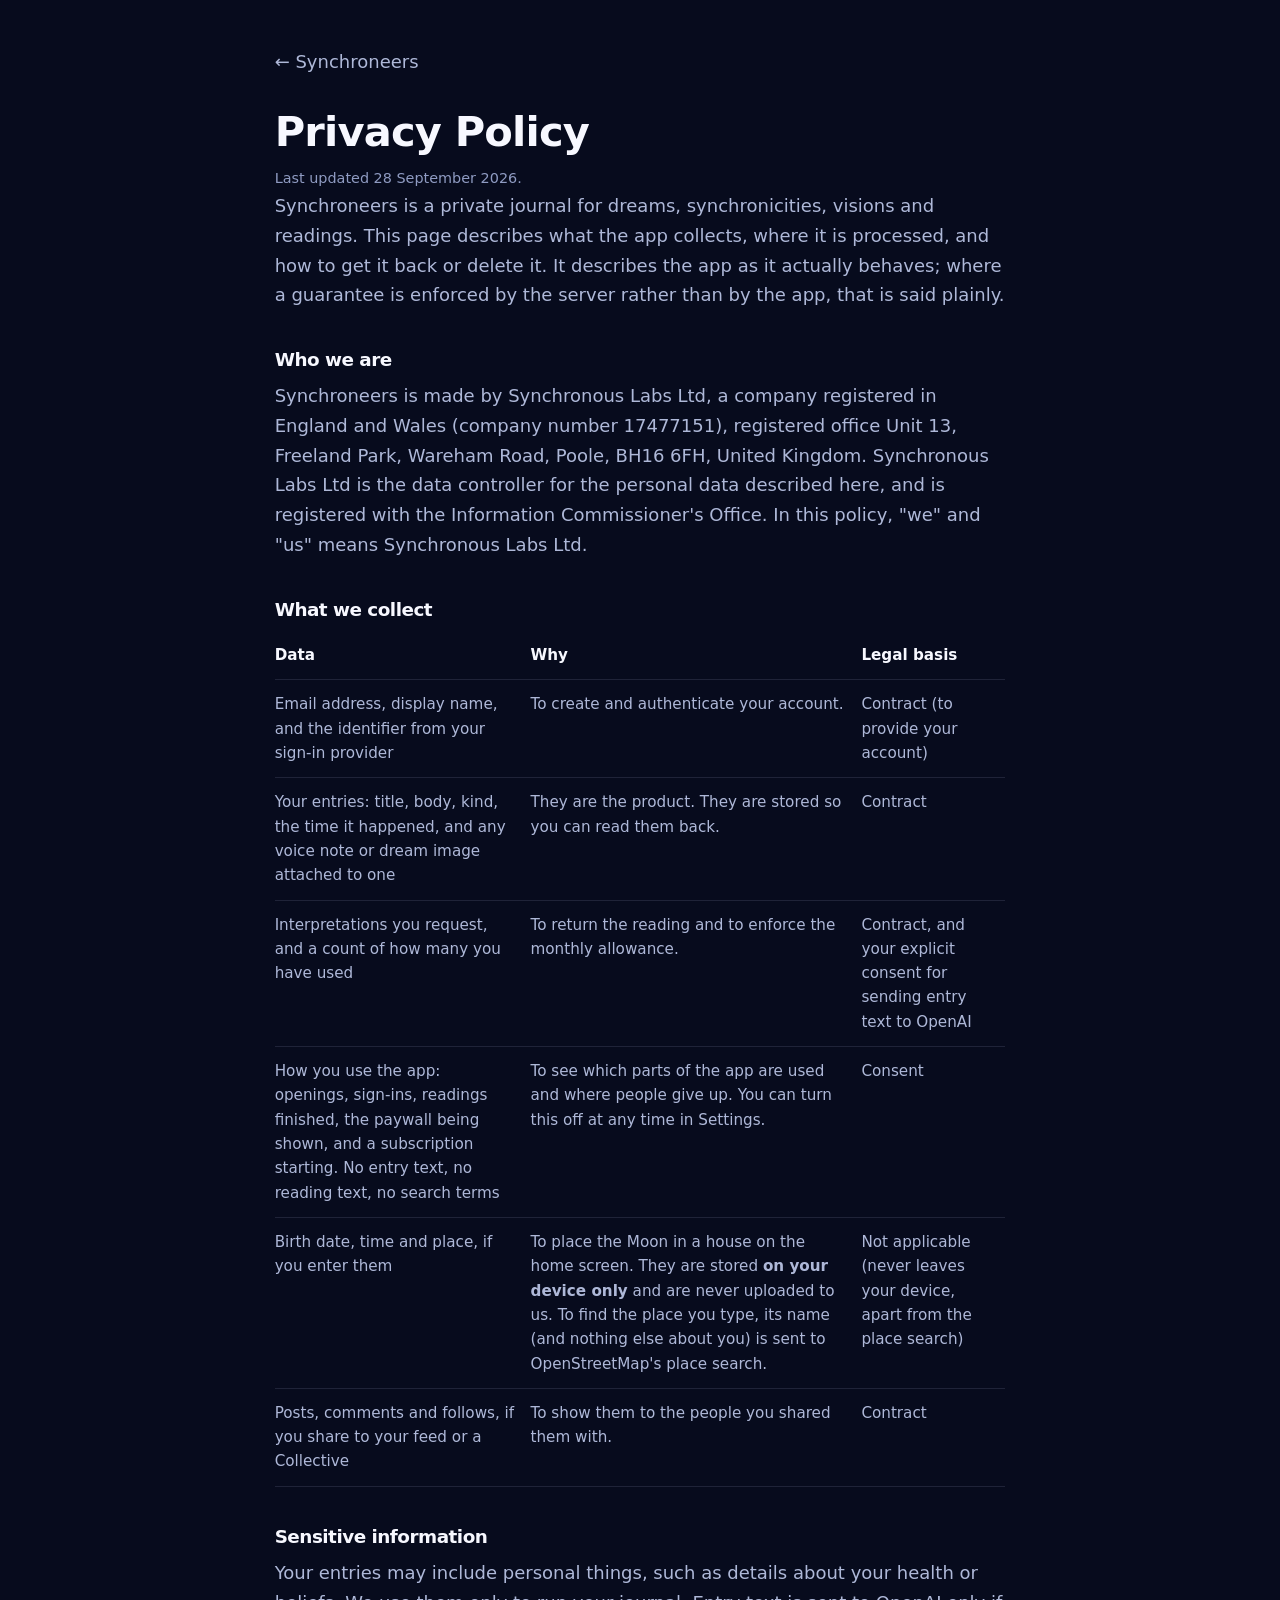
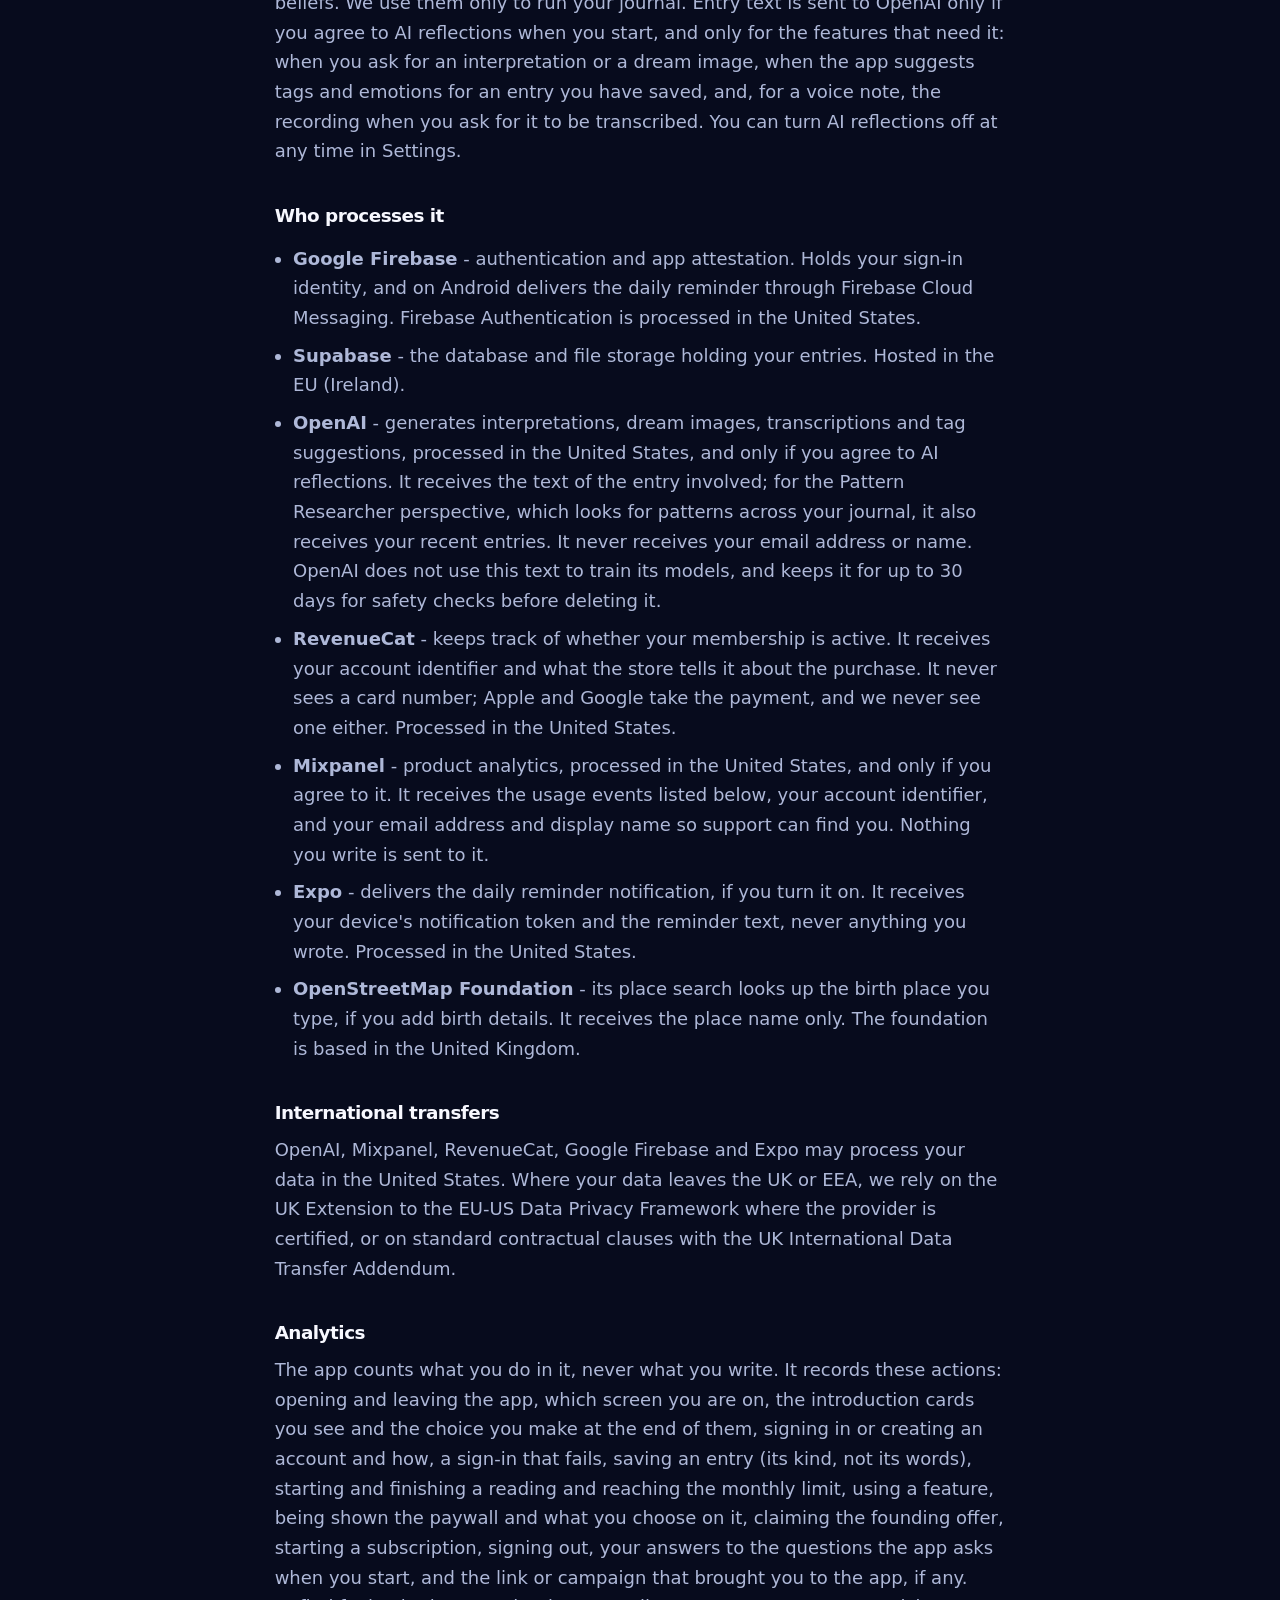
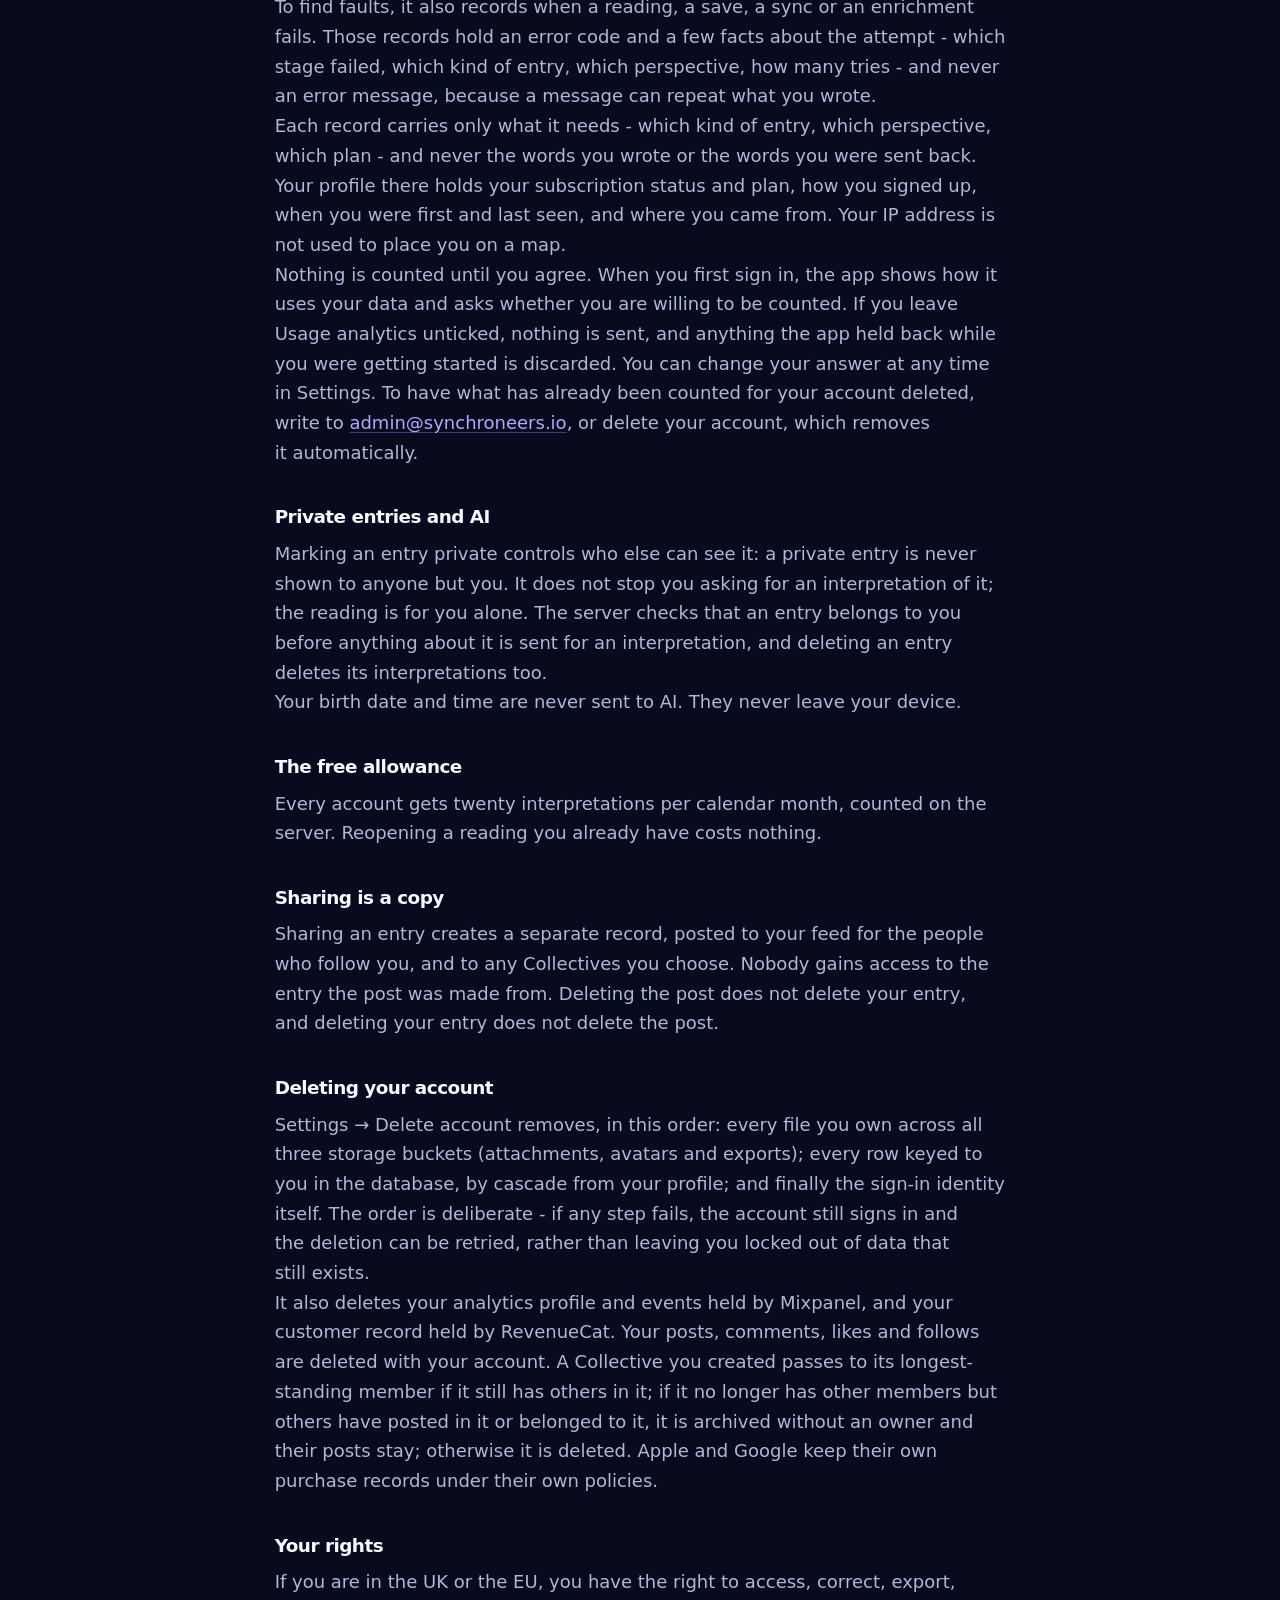
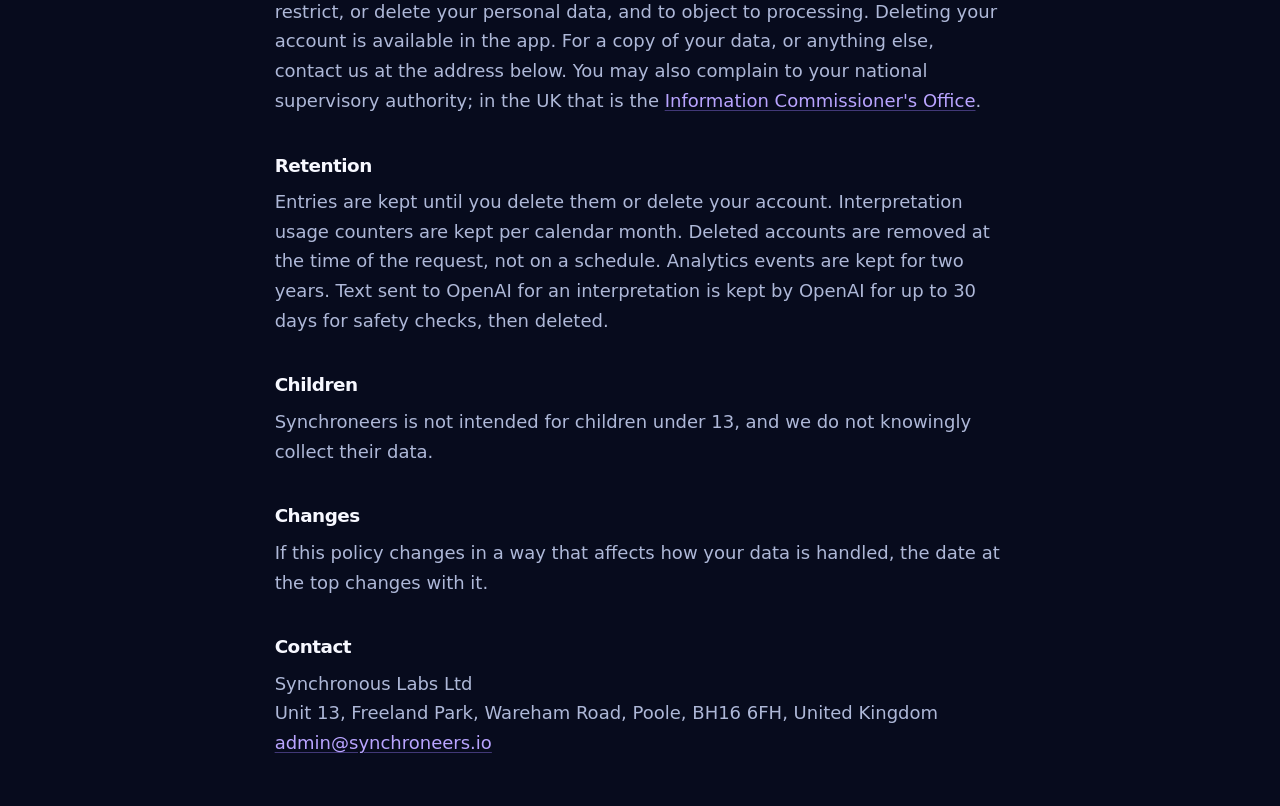
==== commit 79db642f: "Ask once how data is used, and ask again before AI if the answer was no After sign-in a one-time "Ho" ====
--- a/privacy.html
+++ b/privacy.html
@@ -123,7 +123,7 @@
         <tr>
           <td>Interpretations you request, and a count of how many you have used</td>
           <td>To return the reading and to enforce the monthly allowance.</td>
-          <td>Contract</td>
+          <td>Contract, and your explicit consent for sending entry text to OpenAI</td>
         </tr>
         <tr>
           <td>
@@ -155,10 +155,11 @@
       <h2>Sensitive information</h2>
       <p>
         Your entries may include personal things, such as details about your health or beliefs. We
-        use them only to run your journal. Entry text is sent to OpenAI only for the features that
-        need it: when you ask for an interpretation or a dream image, when the app suggests tags and
-        emotions for an entry you have saved, and, for a voice note, the recording when you ask for
-        it to be transcribed.
+        use them only to run your journal. Entry text is sent to OpenAI only if you agree to AI
+        reflections when you start, and only for the features that need it: when you ask for an
+        interpretation or a dream image, when the app suggests tags and emotions for an entry you
+        have saved, and, for a voice note, the recording when you ask for it to be transcribed. You
+        can turn AI reflections off at any time in Settings.
       </p>
 
       <h2>Who processes it</h2>
@@ -174,11 +175,11 @@
         </li>
         <li>
           <strong>OpenAI</strong> - generates interpretations, dream images, transcriptions and tag
-          suggestions, processed in the United States. It receives the text of the entry involved;
-          for the Pattern Researcher perspective, which looks for patterns across your journal, it
-          also receives your recent entries. It never receives your email address or name. OpenAI
-          does not use this text to train its models, and keeps it for no longer than 30 days for
-          abuse monitoring.
+          suggestions, processed in the United States, and only if you agree to AI reflections. It
+          receives the text of the entry involved; for the Pattern Researcher perspective, which
+          looks for patterns across your journal, it also receives your recent entries. It never
+          receives your email address or name. OpenAI does not use this text to train its models,
+          and keeps it for up to 30 days for safety checks before deleting it.
         </li>
         <li>
           <strong>RevenueCat</strong> - keeps track of whether your membership is active. It
@@ -220,8 +221,8 @@
         fails, saving an entry (its kind, not its words), starting and finishing a reading and
         reaching the monthly limit, using a feature, being shown the paywall and what you choose on
         it, claiming the founding offer, starting a subscription, signing out, your answers to the
-        two questions the app asks after you sign in, and the link or campaign that brought you to
-        the app, if any.
+        questions the app asks when you start, and the link or campaign that brought you to the app,
+        if any.
       </p>
       <p>
         To find faults, it also records when a reading, a save, a sync or an enrichment fails. Those
@@ -236,10 +237,12 @@
         where you came from. Your IP address is not used to place you on a map.
       </p>
       <p>
-        Nothing is counted until you agree. The first time you open the app, it asks whether you are
-        willing to be counted. If you choose Not Now, nothing is sent. You can change your answer at
-        any time in Settings. To have what has already been counted for your account deleted, write
-        to <a href="mailto:admin@synchroneers.io">admin@synchroneers.io</a>, or delete your account,
+        Nothing is counted until you agree. When you first sign in, the app shows how it uses your
+        data and asks whether you are willing to be counted. If you leave Usage analytics unticked,
+        nothing is sent, and anything the app held back while you were getting started is discarded.
+        You can change your answer at any time in Settings. To have what has already been counted
+        for your account deleted, write to
+        <a href="mailto:admin@synchroneers.io">admin@synchroneers.io</a>, or delete your account,
         which removes it automatically.
       </p>
 
@@ -297,7 +300,7 @@
         Entries are kept until you delete them or delete your account. Interpretation usage counters
         are kept per calendar month. Deleted accounts are removed at the time of the request, not on
         a schedule. Analytics events are kept for two years. Text sent to OpenAI for an
-        interpretation is kept by OpenAI for no longer than 30 days.
+        interpretation is kept by OpenAI for up to 30 days for safety checks, then deleted.
       </p>
 
       <h2>Children</h2>
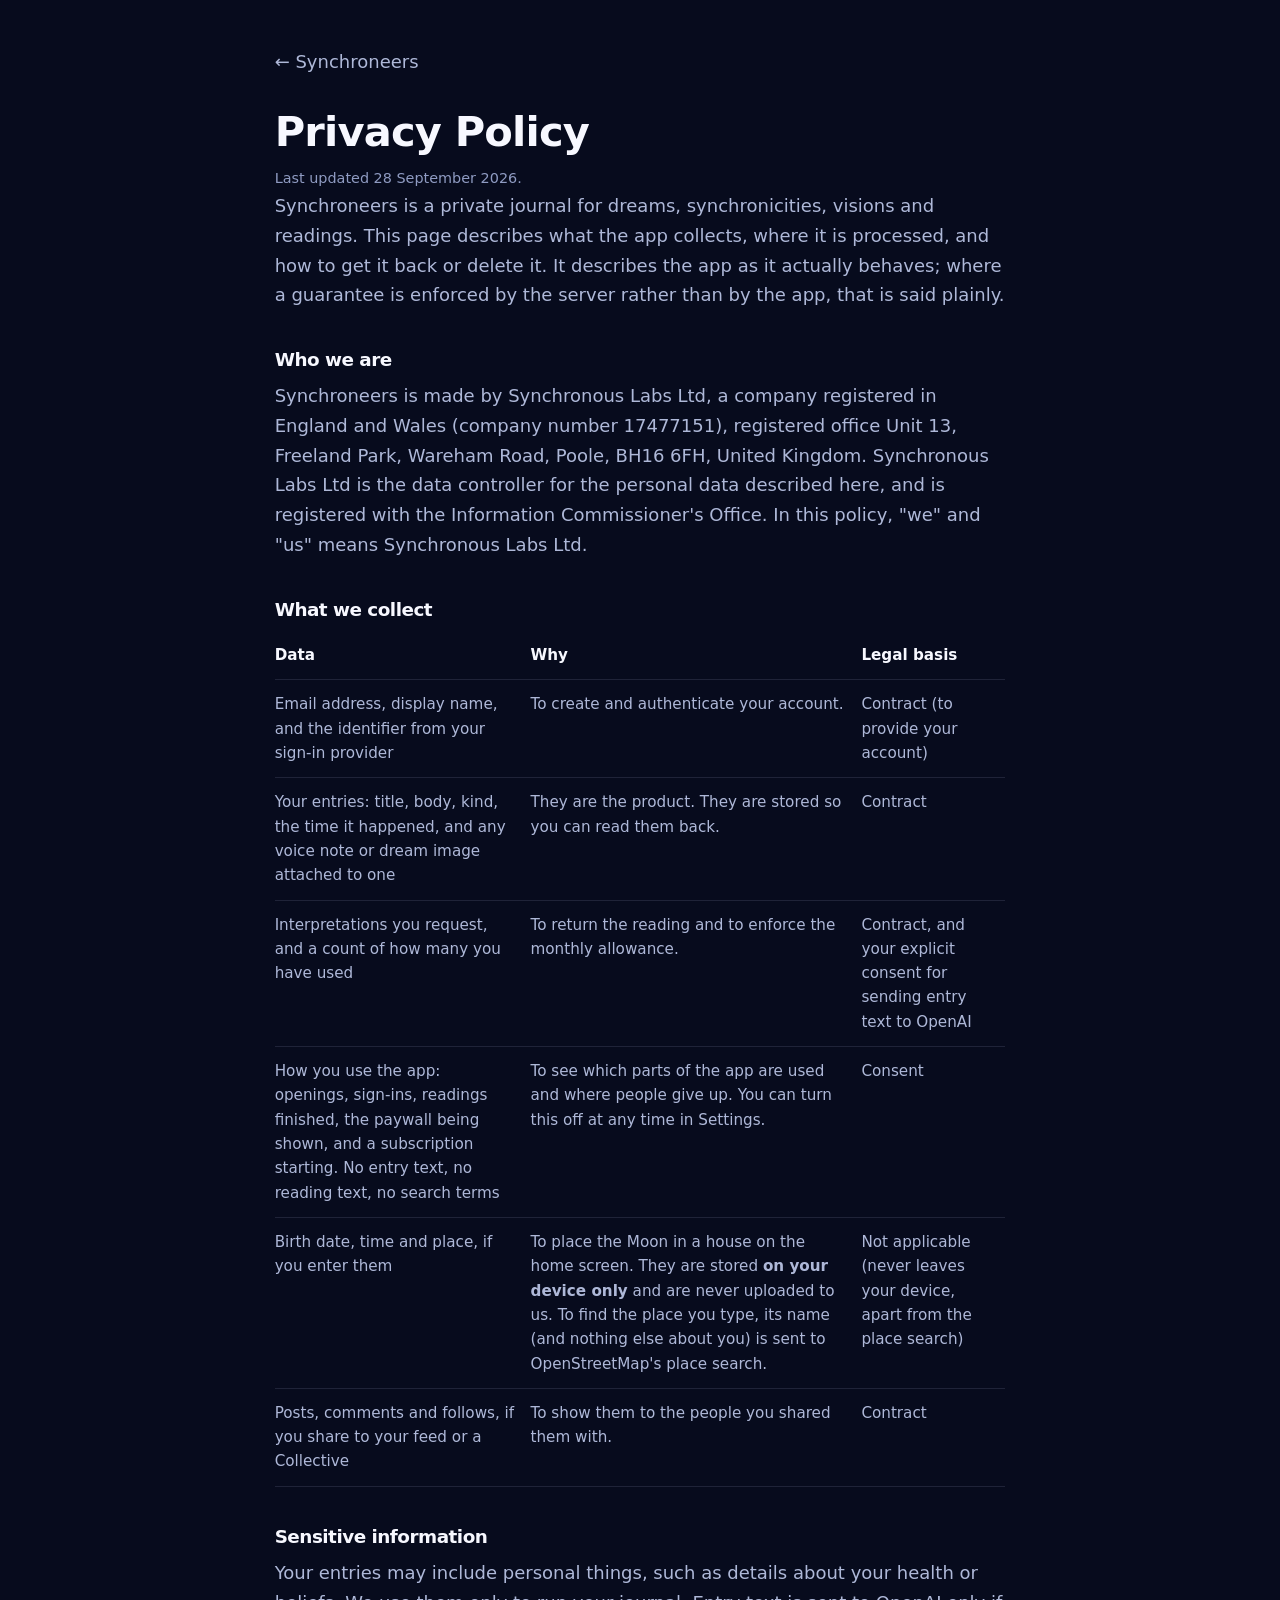
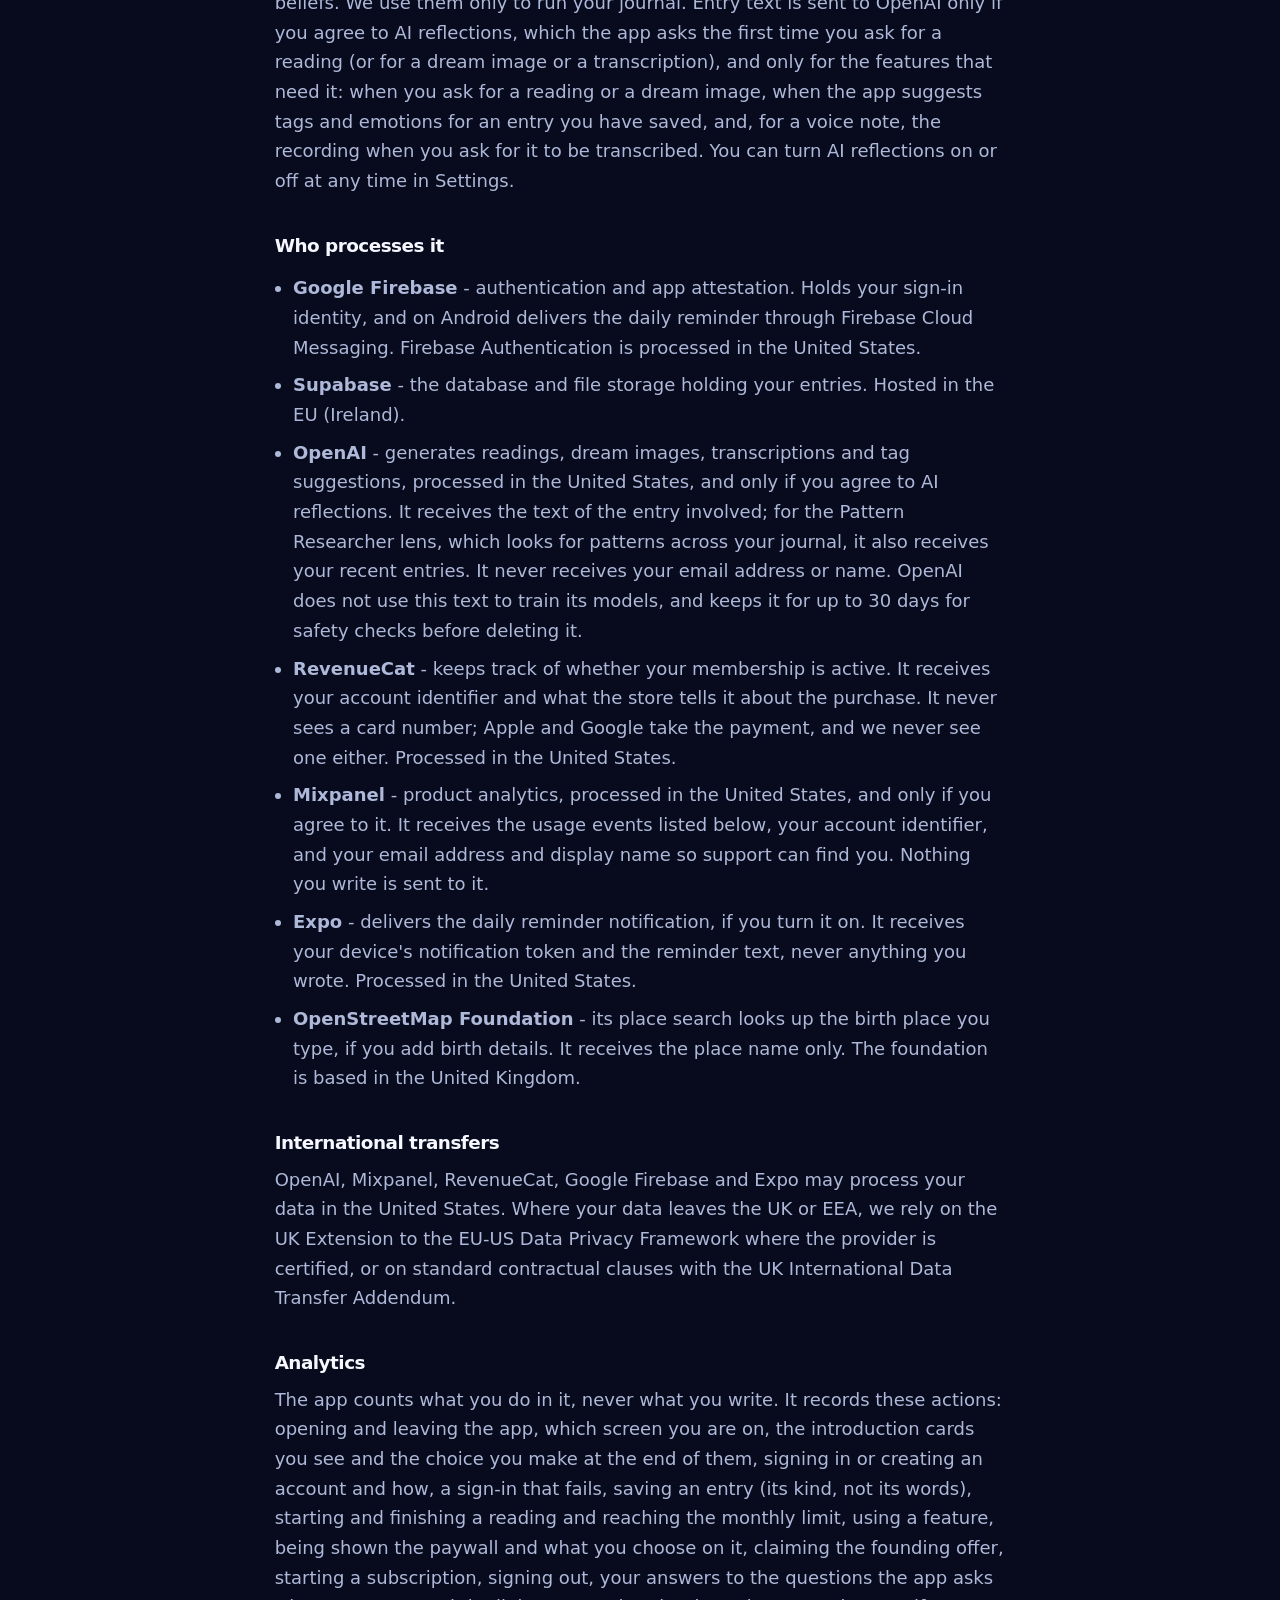
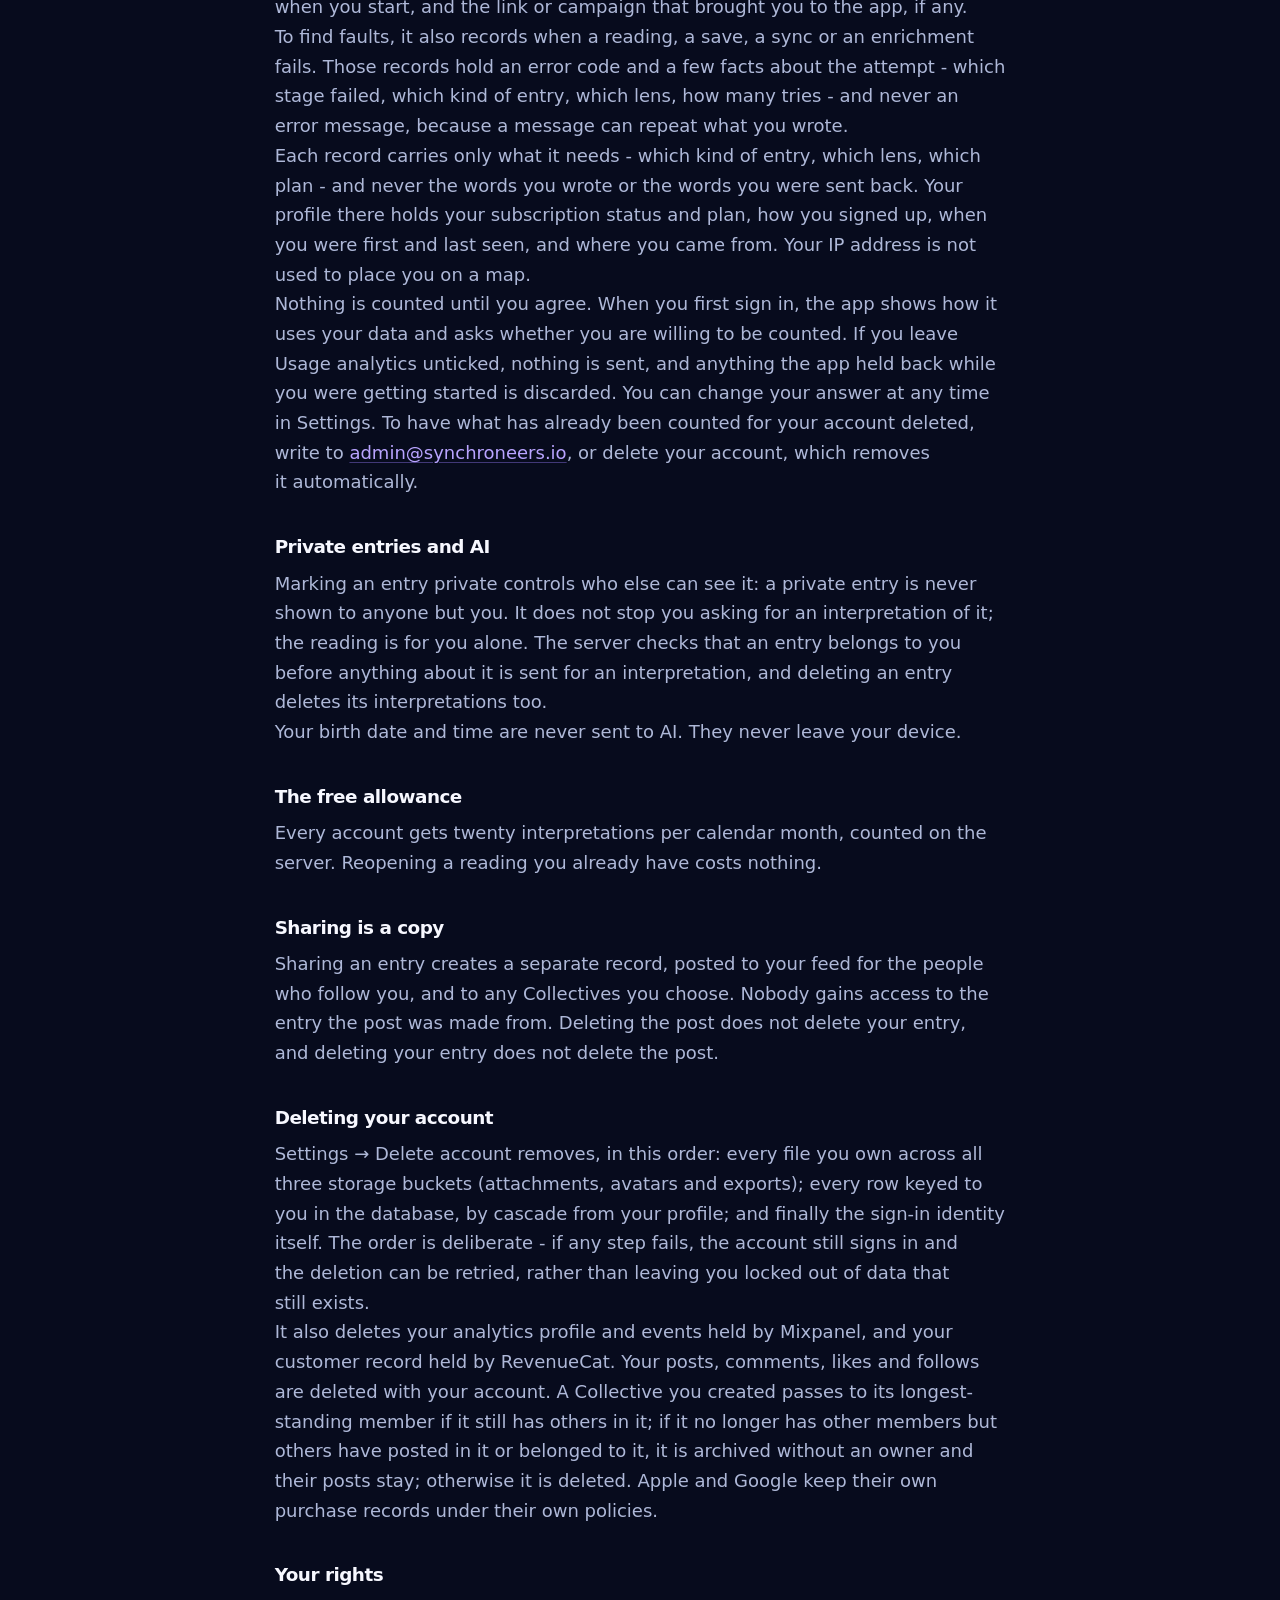
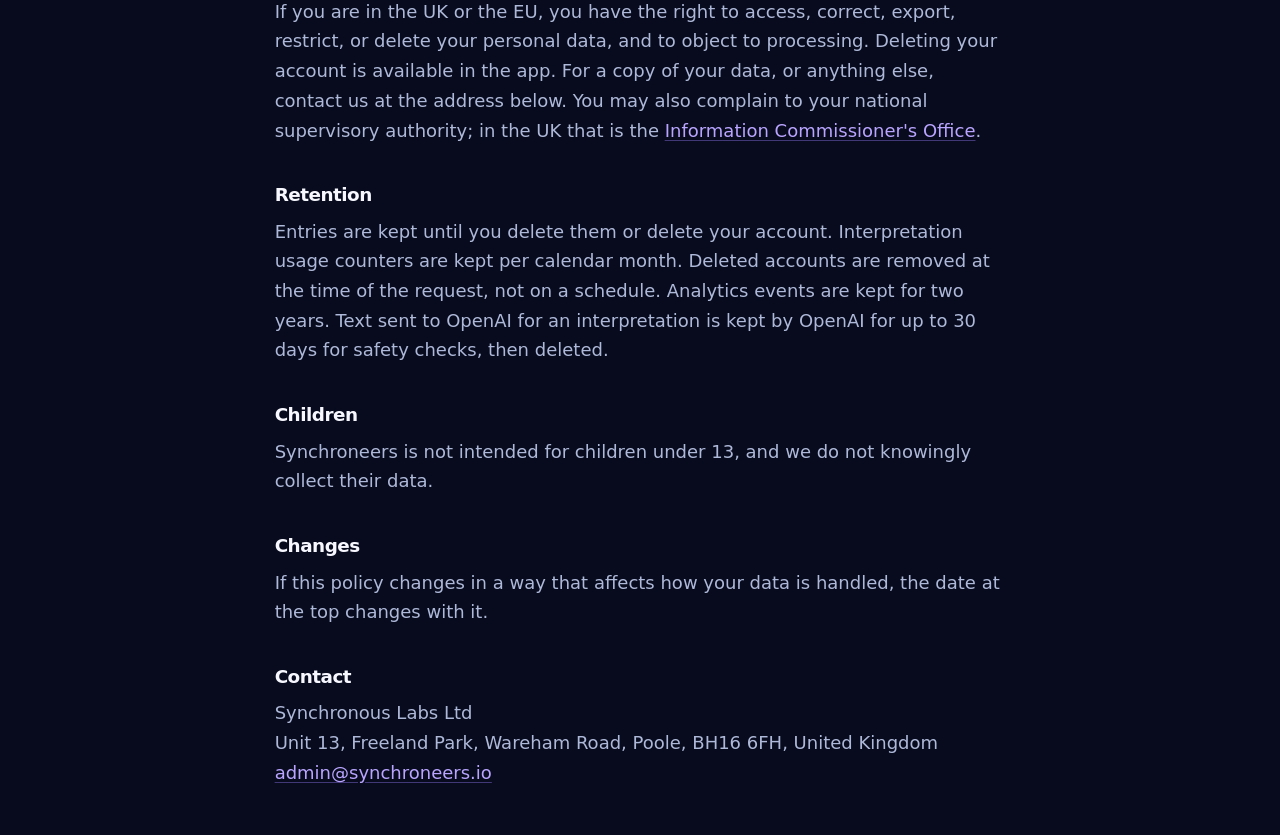
==== commit 844d3f56: "Simplify capture, consent, wording and sharing - Ask about AI once, in the popup, the first time a r" ====
--- a/privacy.html
+++ b/privacy.html
@@ -156,10 +156,11 @@
       <p>
         Your entries may include personal things, such as details about your health or beliefs. We
         use them only to run your journal. Entry text is sent to OpenAI only if you agree to AI
-        reflections when you start, and only for the features that need it: when you ask for an
-        interpretation or a dream image, when the app suggests tags and emotions for an entry you
-        have saved, and, for a voice note, the recording when you ask for it to be transcribed. You
-        can turn AI reflections off at any time in Settings.
+        reflections, which the app asks the first time you ask for a reading (or for a dream image
+        or a transcription), and only for the features that need it: when you ask for a reading or
+        a dream image, when the app suggests tags and emotions for an entry you have saved, and,
+        for a voice note, the recording when you ask for it to be transcribed. You can turn AI
+        reflections on or off at any time in Settings.
       </p>
 
       <h2>Who processes it</h2>
@@ -174,9 +175,9 @@
           the EU (Ireland).
         </li>
         <li>
-          <strong>OpenAI</strong> - generates interpretations, dream images, transcriptions and tag
+          <strong>OpenAI</strong> - generates readings, dream images, transcriptions and tag
           suggestions, processed in the United States, and only if you agree to AI reflections. It
-          receives the text of the entry involved; for the Pattern Researcher perspective, which
+          receives the text of the entry involved; for the Pattern Researcher lens, which
           looks for patterns across your journal, it also receives your recent entries. It never
           receives your email address or name. OpenAI does not use this text to train its models,
           and keeps it for up to 30 days for safety checks before deleting it.
@@ -227,11 +228,11 @@
       <p>
         To find faults, it also records when a reading, a save, a sync or an enrichment fails. Those
         records hold an error code and a few facts about the attempt - which stage failed, which
-        kind of entry, which perspective, how many tries - and never an error message, because a
+        kind of entry, which lens, how many tries - and never an error message, because a
         message can repeat what you wrote.
       </p>
       <p>
-        Each record carries only what it needs - which kind of entry, which perspective, which plan
+        Each record carries only what it needs - which kind of entry, which lens, which plan
         - and never the words you wrote or the words you were sent back. Your profile there holds
         your subscription status and plan, how you signed up, when you were first and last seen, and
         where you came from. Your IP address is not used to place you on a map.
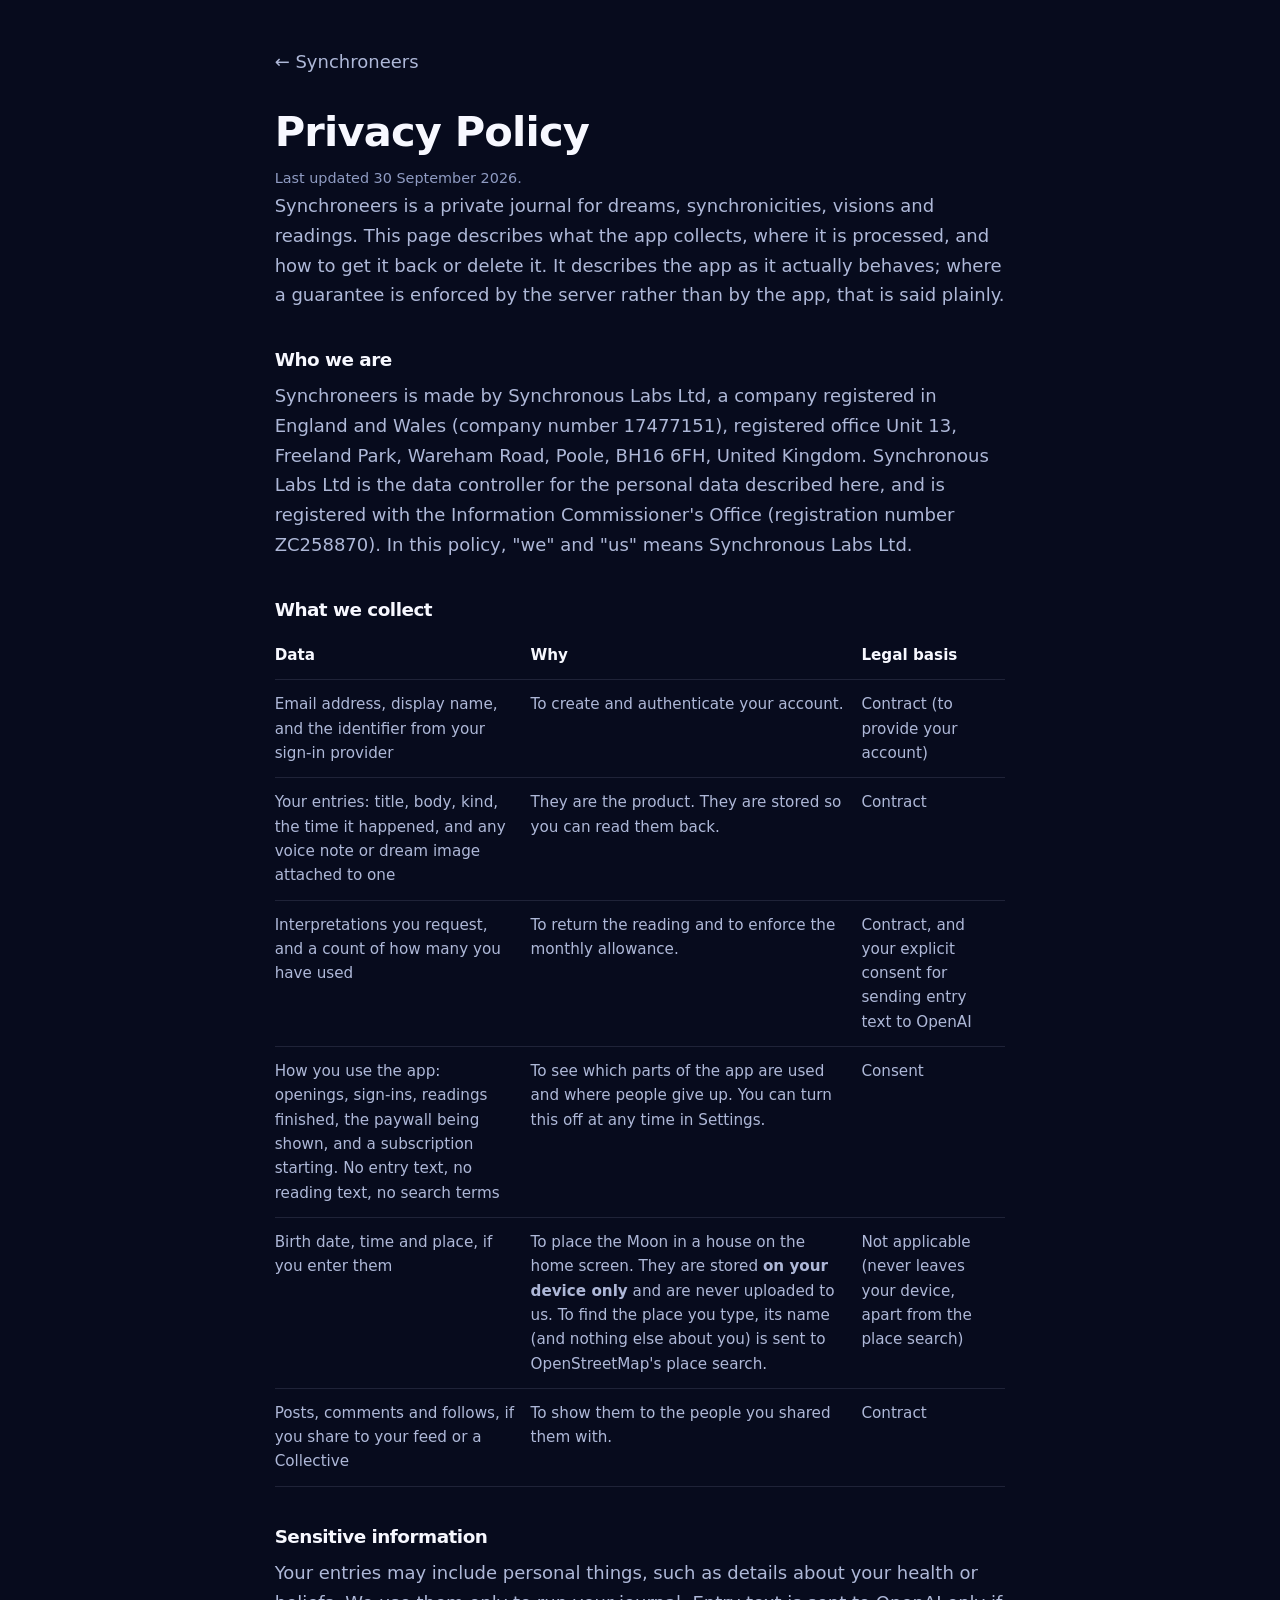
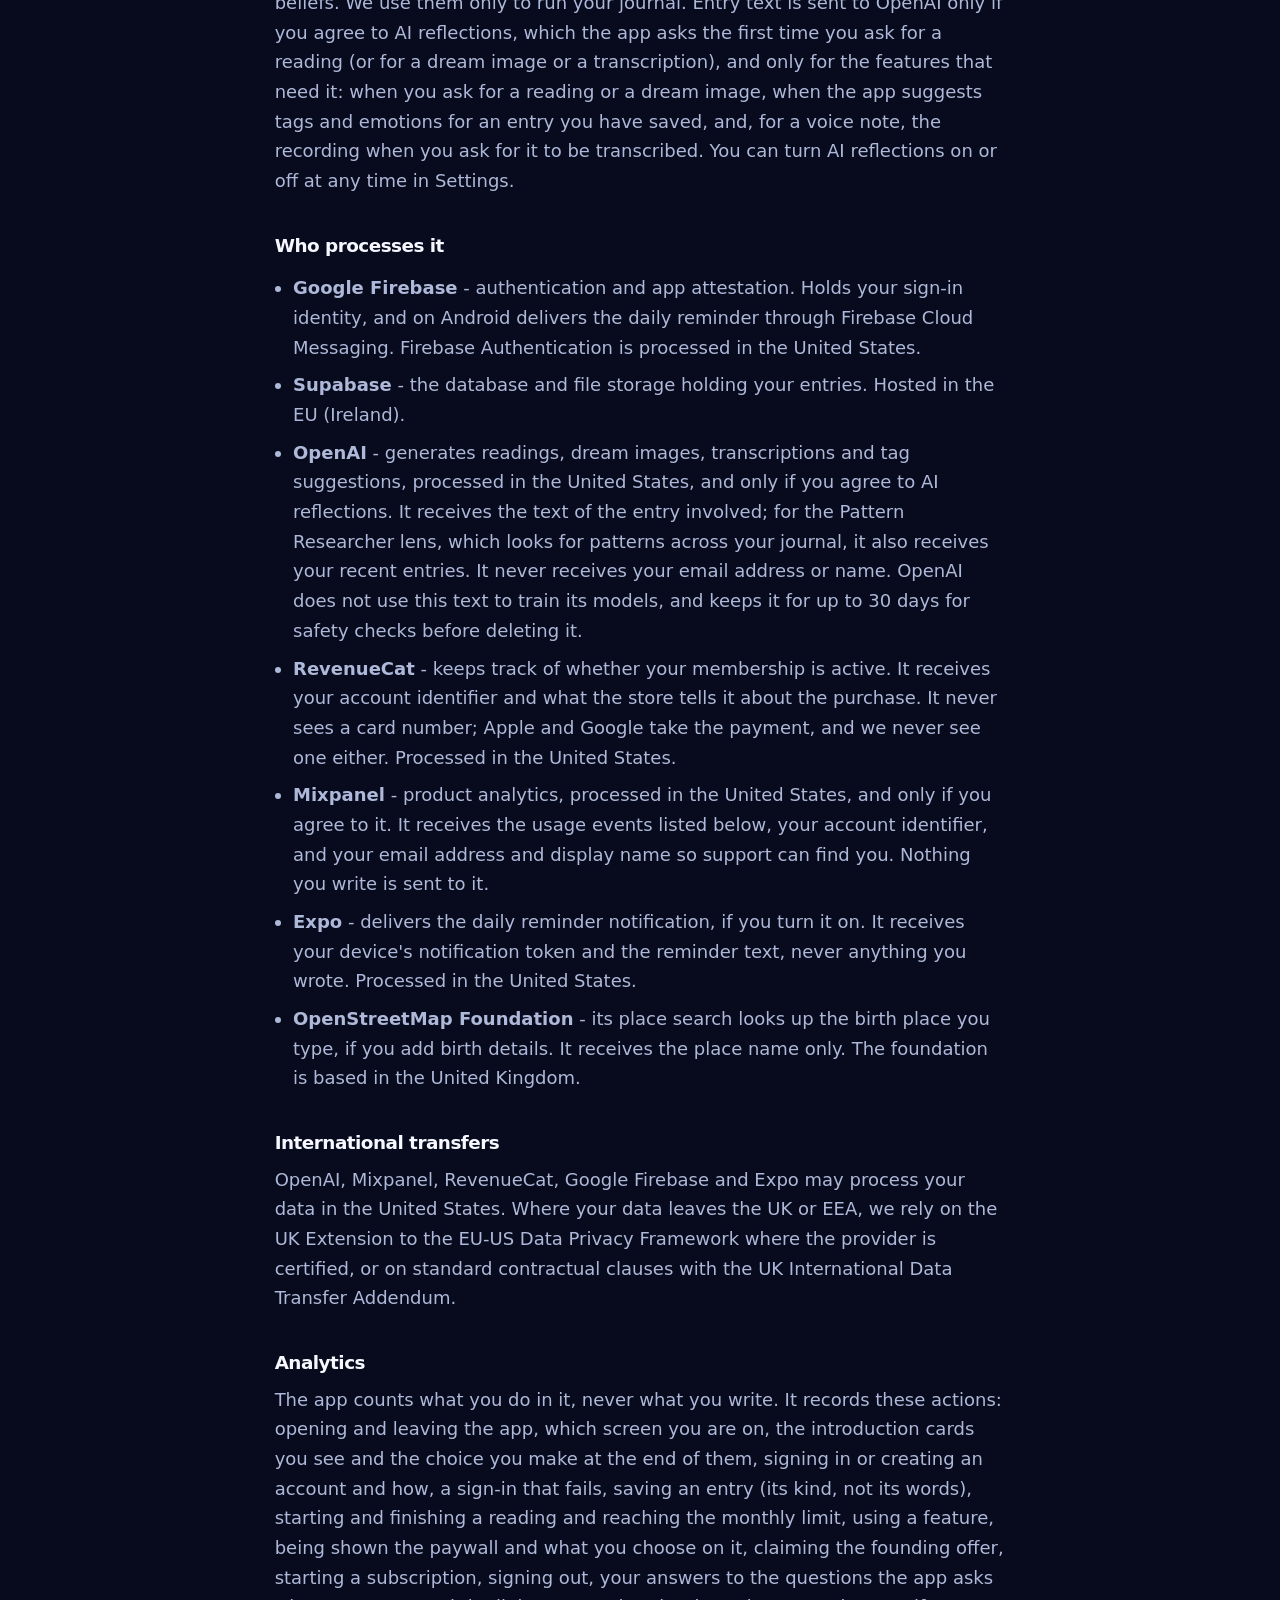
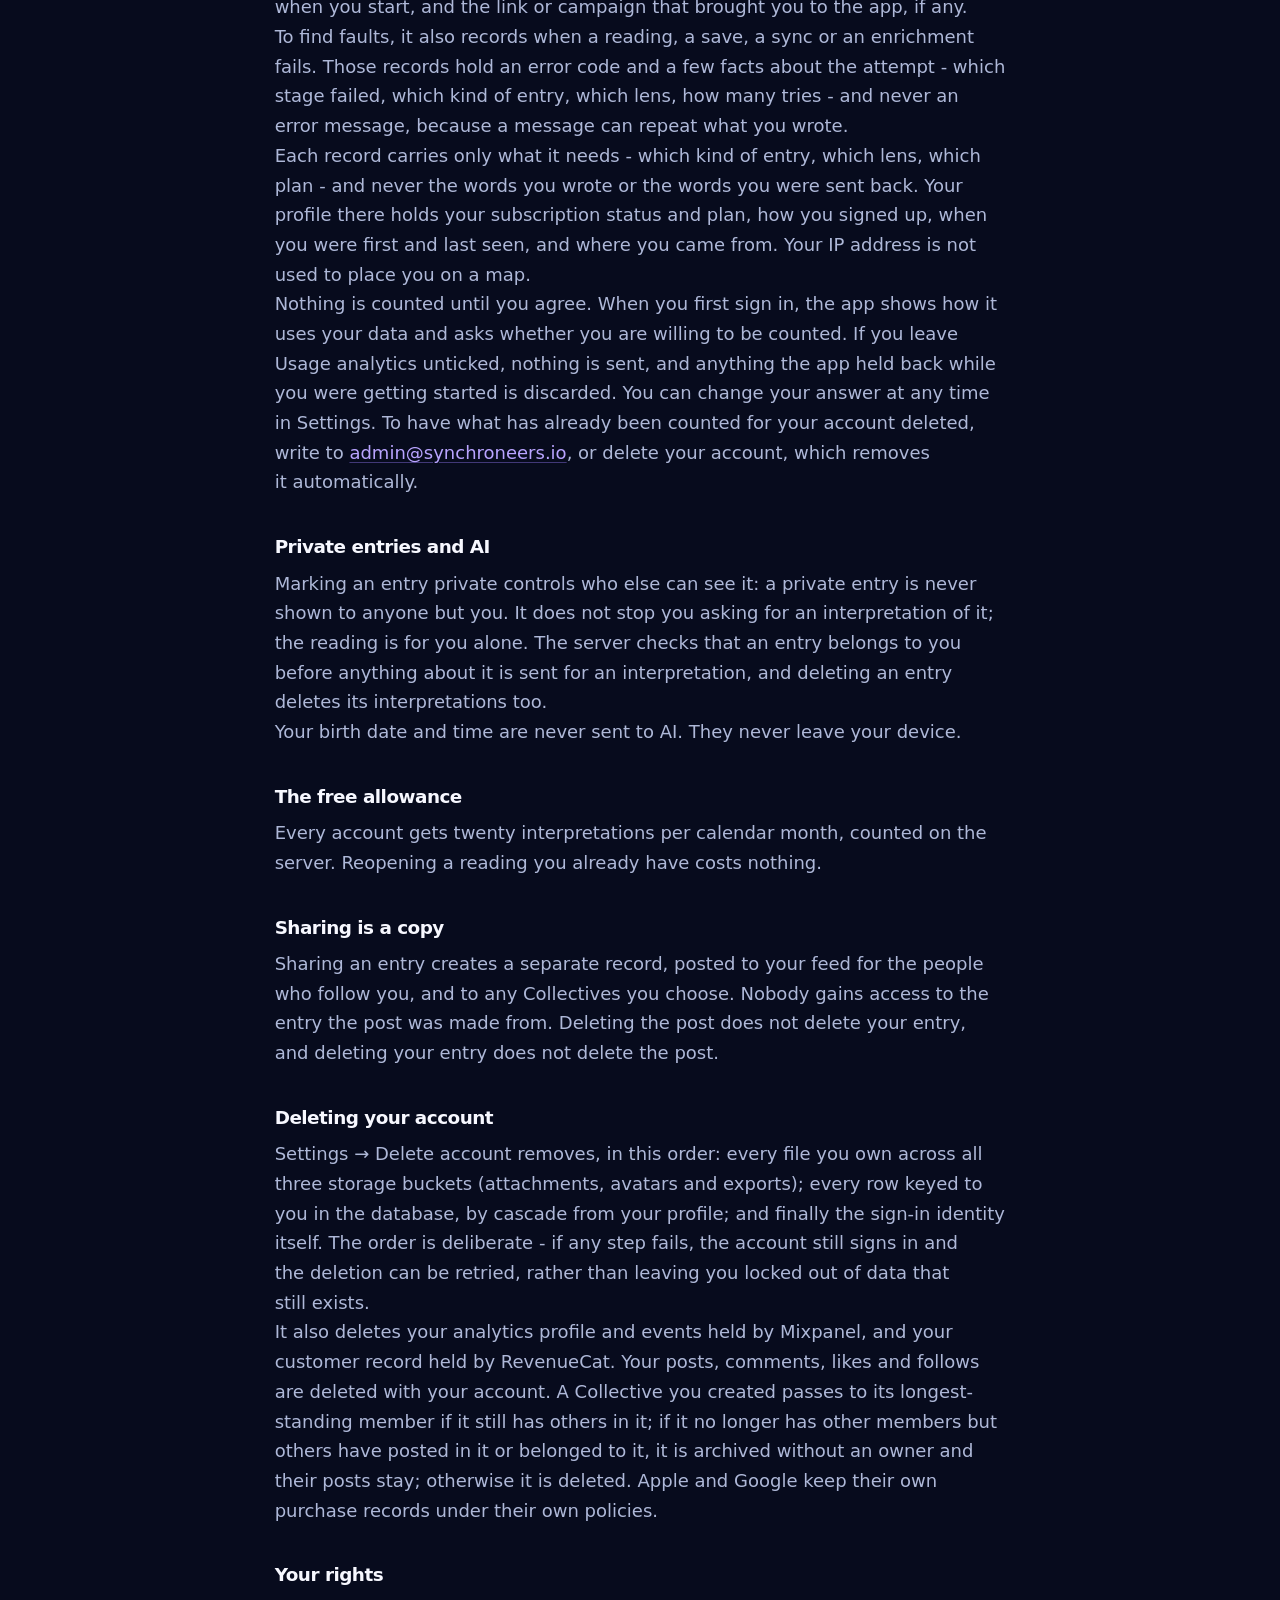
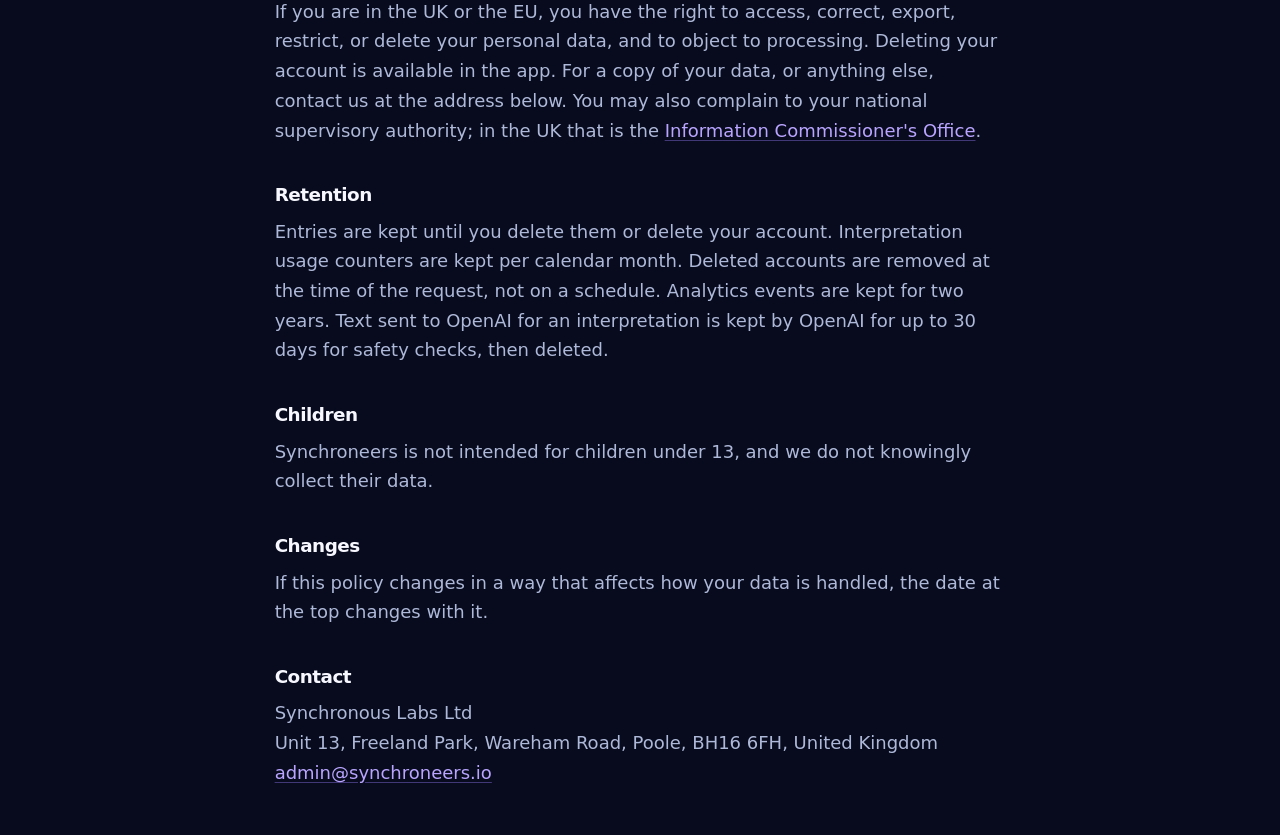
==== commit 68486516: "Add the ICO registration number to the privacy policy" ====
--- a/privacy.html
+++ b/privacy.html
@@ -82,7 +82,7 @@
       <a class="back" href="/">← Synchroneers</a>
 
       <h1>Privacy Policy</h1>
-      <p class="meta">Last updated 28 September 2026.</p>
+      <p class="meta">Last updated 30 September 2026.</p>
 
       <p>
         Synchroneers is a private journal for dreams, synchronicities, visions and readings. This
@@ -96,7 +96,8 @@
         Synchroneers is made by Synchronous Labs Ltd, a company registered in England and Wales
         (company number 17477151), registered office Unit 13, Freeland Park, Wareham Road, Poole,
         BH16 6FH, United Kingdom. Synchronous Labs Ltd is the data controller for the personal data
-        described here, and is registered with the Information Commissioner's Office. In this
+        described here, and is registered with the Information Commissioner's Office (registration
+        number ZC258870). In this
         policy, "we" and "us" means Synchronous Labs Ltd.
       </p>
 
--- a/styles.css
+++ b/styles.css
@@ -1,7 +1,7 @@
 /* ============================================================
    Synchroneers landing page
 
-   Colour tokens mirror src/constants/theme.ts so the site and the
+   Colour tokens mirror src/constants/theme.ts in the app repo so the site and the
    app stay one palette. Space, radius, and type are scales: every
    value below comes off one of them, so a section cannot quietly
    invent its own rhythm.
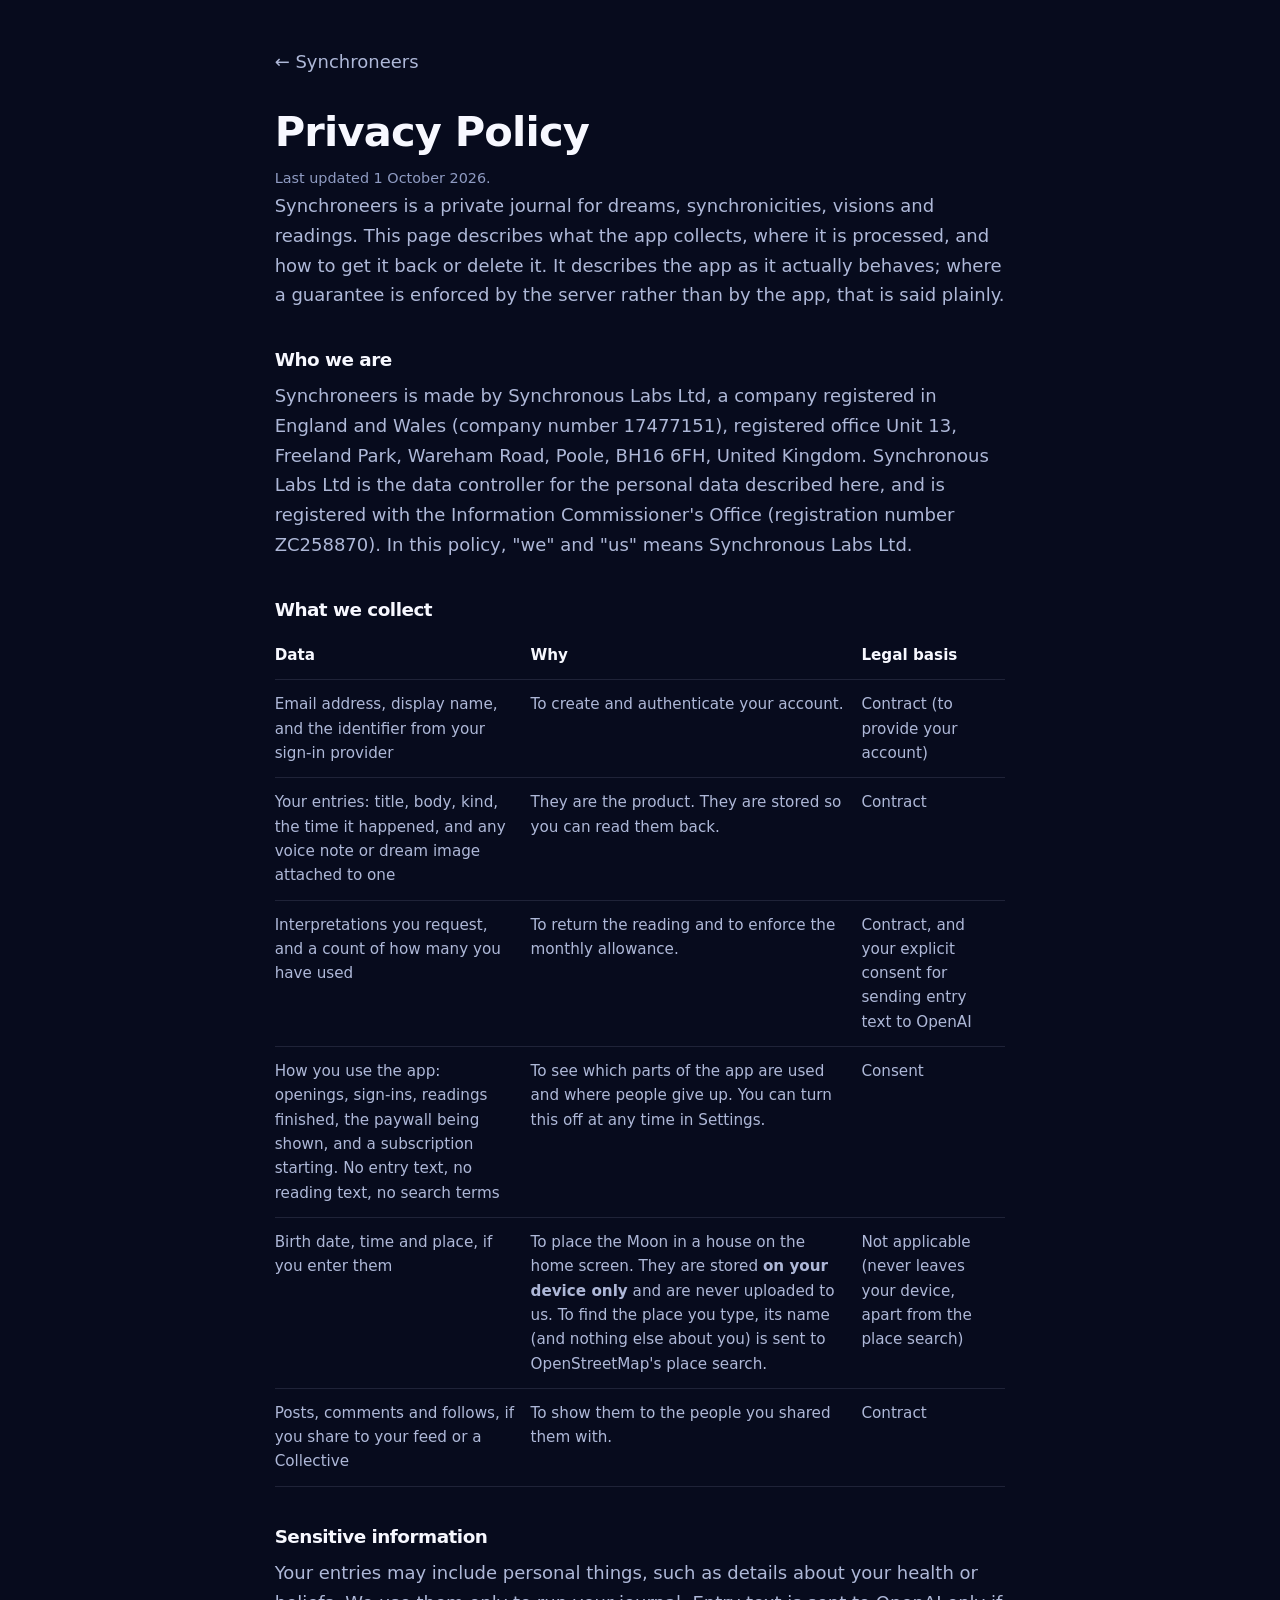
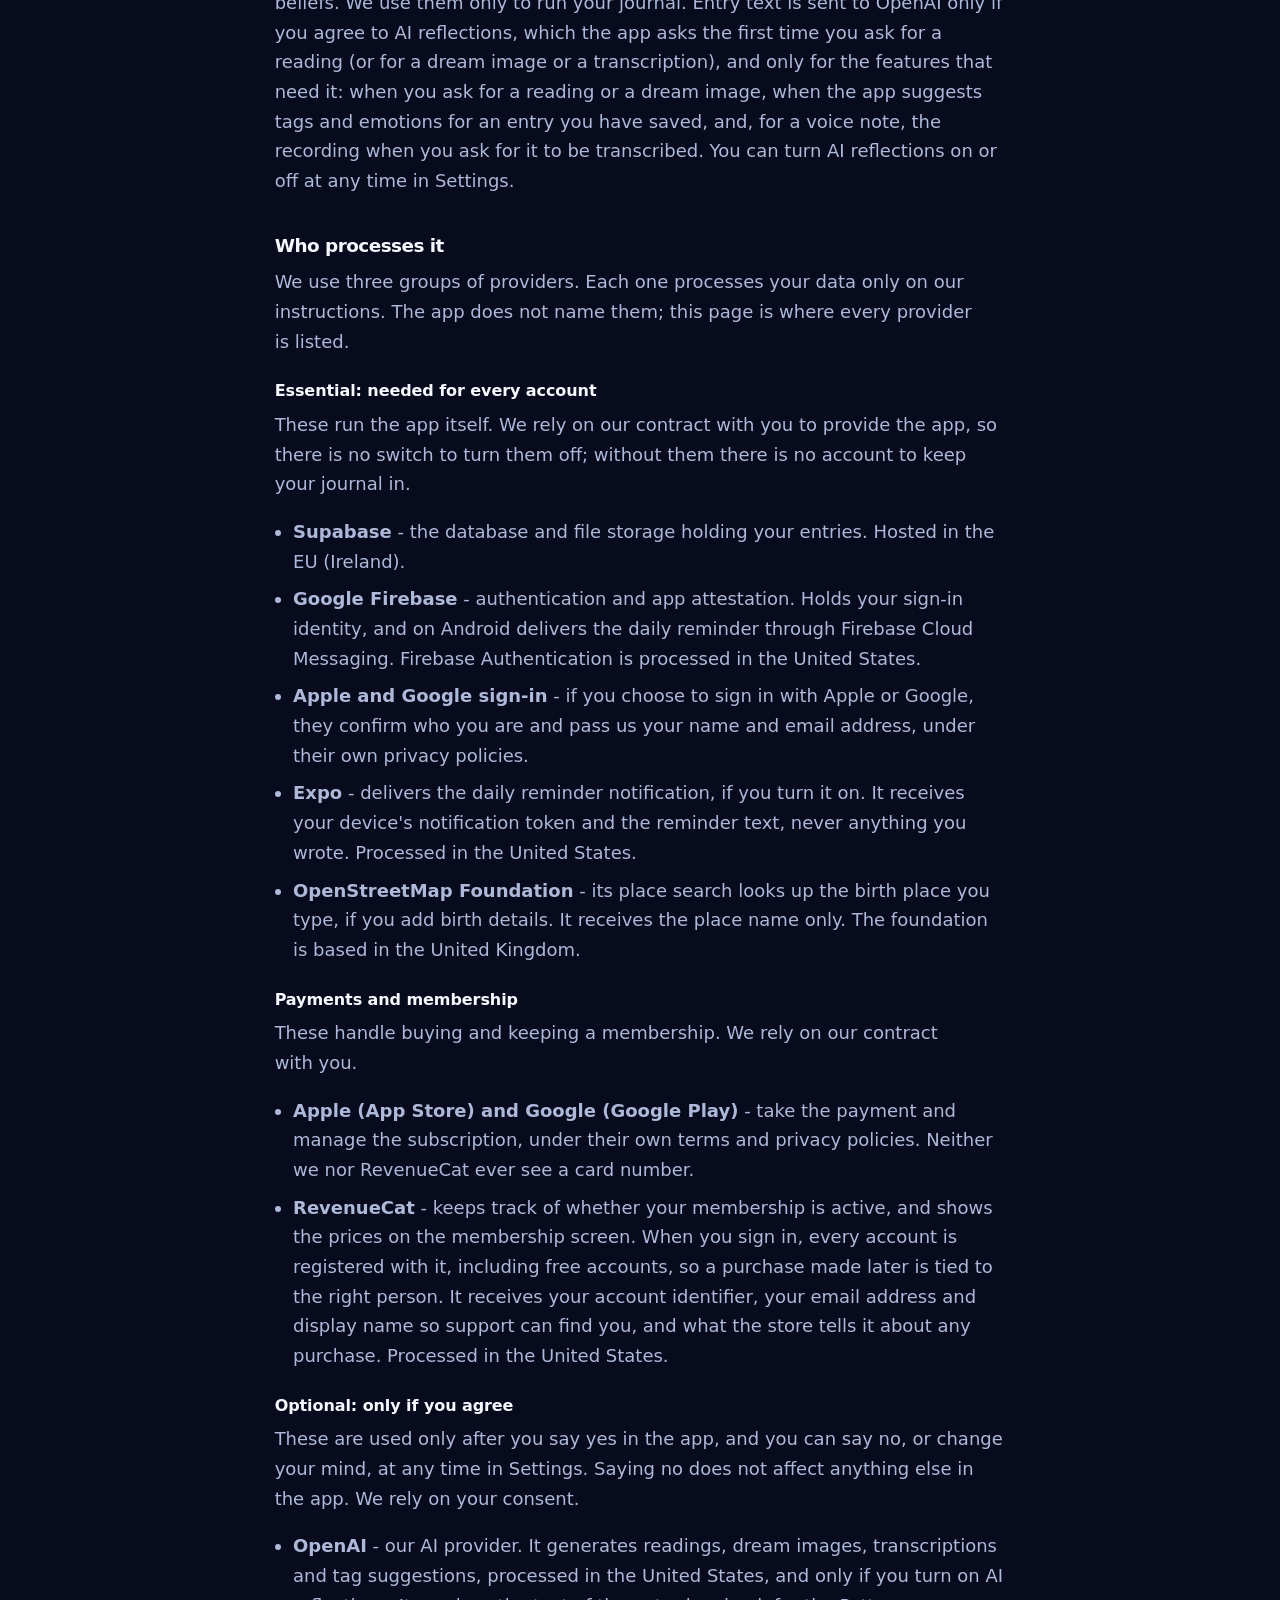
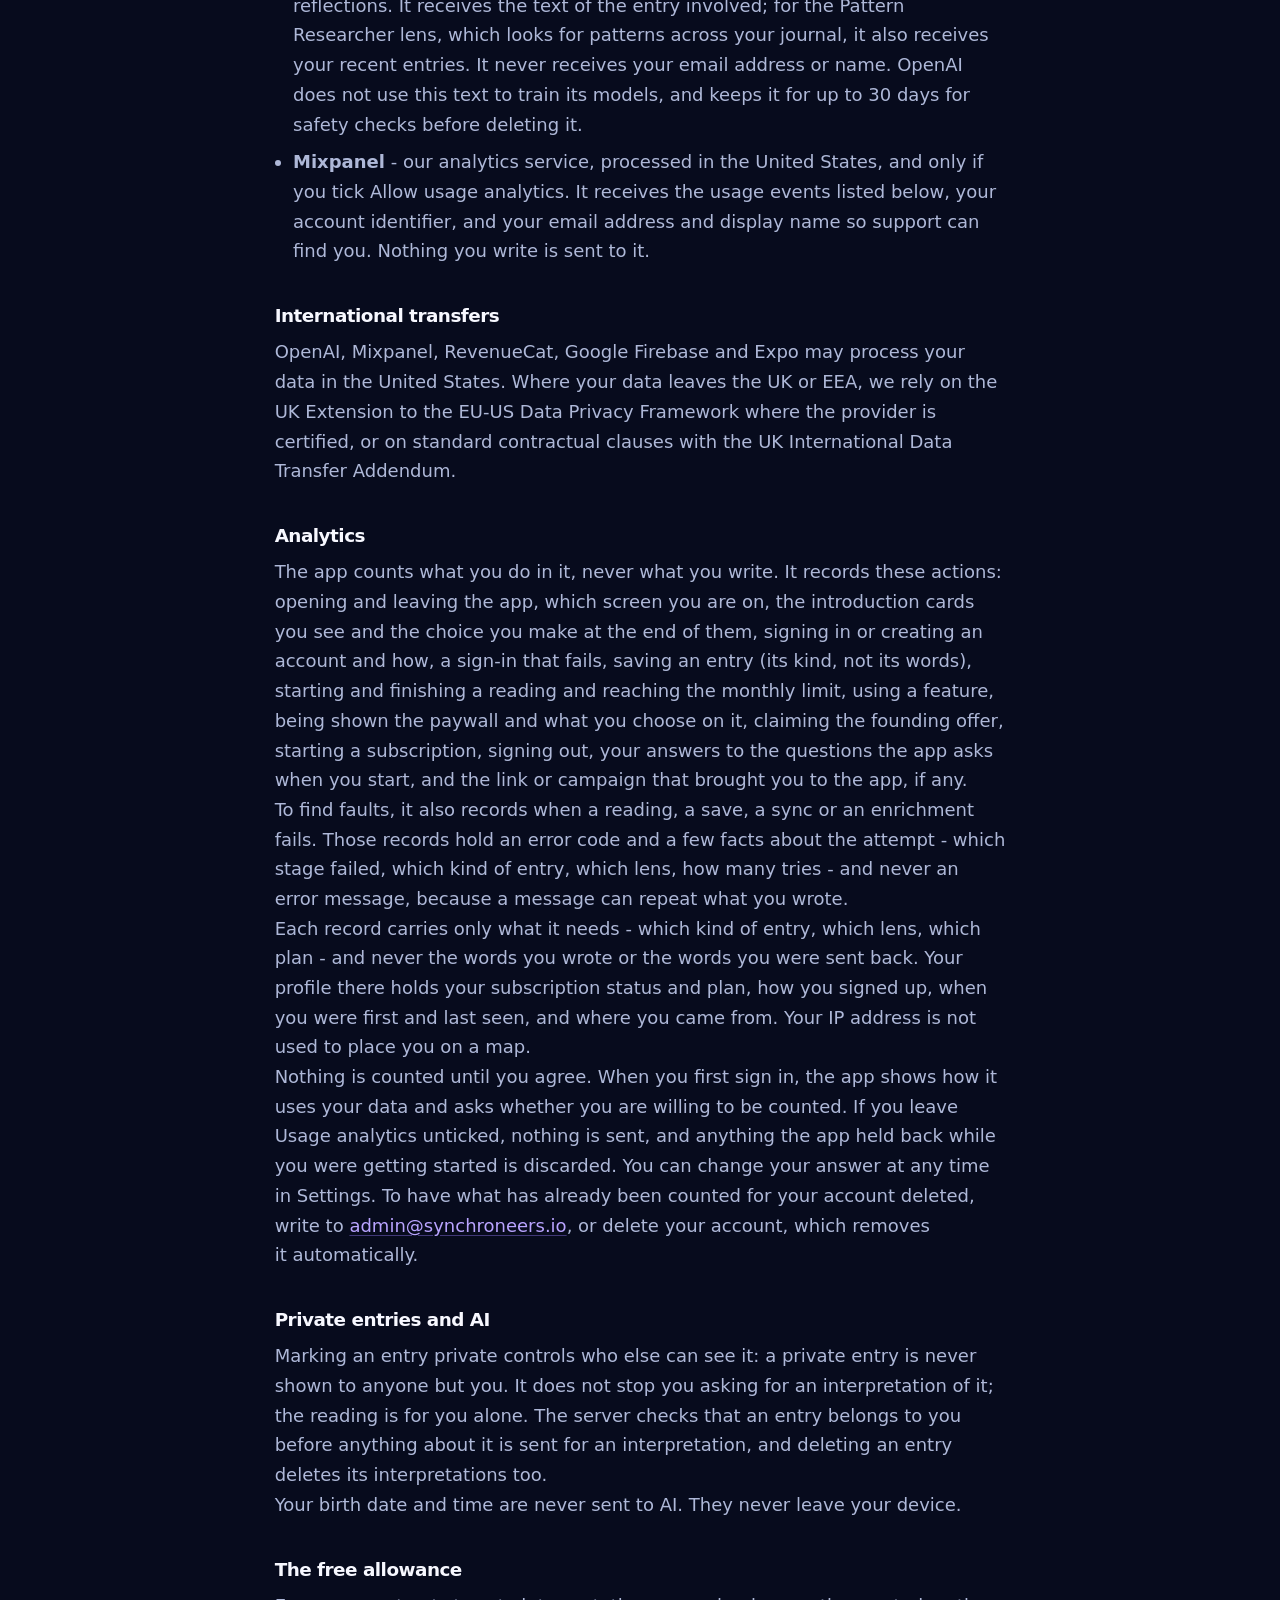
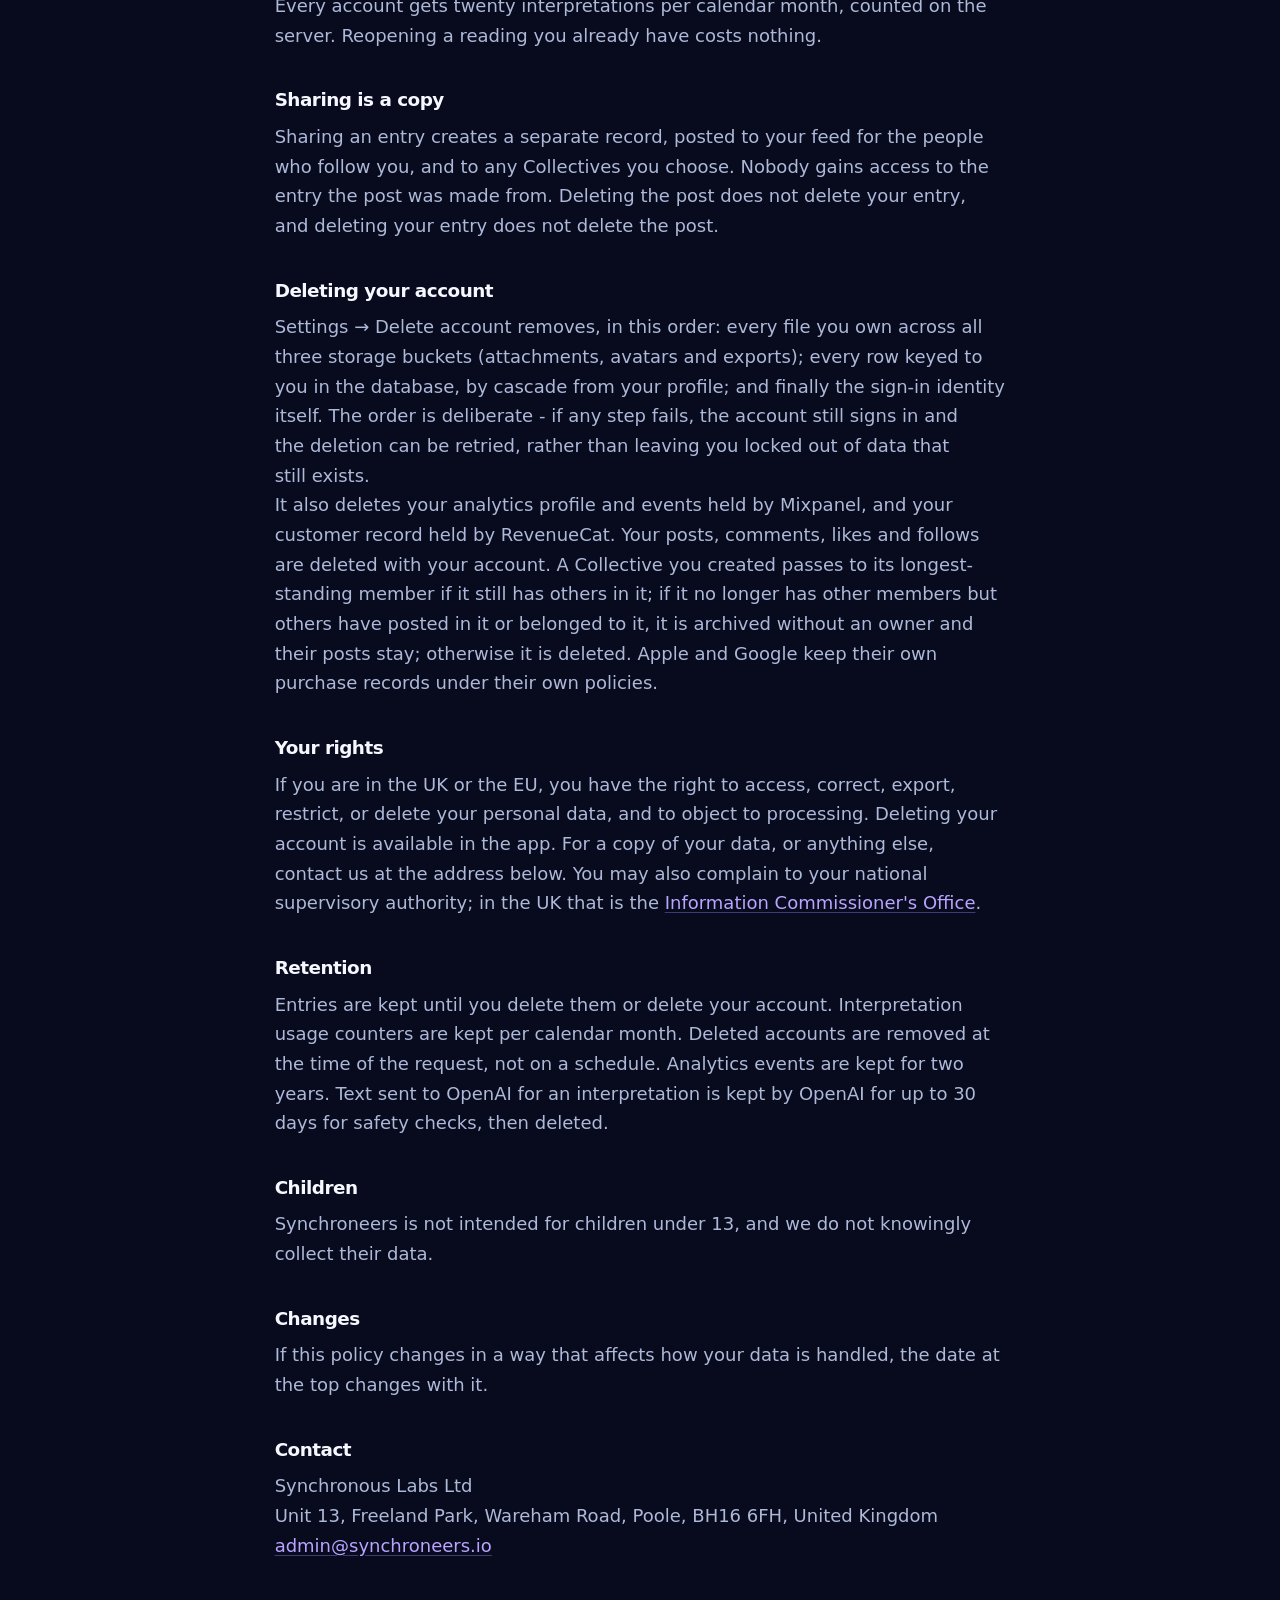
==== commit 50ca502f: "Group providers into essential, payments and optional; correct what RevenueCat receives" ====
--- a/privacy.html
+++ b/privacy.html
@@ -34,6 +34,12 @@
         margin-top: var(--s-8);
         margin-bottom: var(--s-3);
       }
+      .doc h3 {
+        font-size: 1rem;
+        color: var(--white);
+        margin-top: var(--s-6);
+        margin-bottom: var(--s-2);
+      }
       .doc p,
       .doc li {
         color: var(--text-muted);
@@ -82,7 +88,7 @@
       <a class="back" href="/">← Synchroneers</a>
 
       <h1>Privacy Policy</h1>
-      <p class="meta">Last updated 30 September 2026.</p>
+      <p class="meta">Last updated 1 October 2026.</p>
 
       <p>
         Synchroneers is a private journal for dreams, synchronicities, visions and readings. This
@@ -165,35 +171,30 @@
       </p>
 
       <h2>Who processes it</h2>
+      <p>
+        We use three groups of providers. Each one processes your data only on our instructions.
+        The app does not name them; this page is where every provider is listed.
+      </p>
+
+      <h3>Essential: needed for every account</h3>
+      <p>
+        These run the app itself. We rely on our contract with you to provide the app, so there is
+        no switch to turn them off; without them there is no account to keep your journal in.
+      </p>
       <ul>
+        <li>
+          <strong>Supabase</strong> - the database and file storage holding your entries. Hosted in
+          the EU (Ireland).
+        </li>
         <li>
           <strong>Google Firebase</strong> - authentication and app attestation. Holds your sign-in
           identity, and on Android delivers the daily reminder through Firebase Cloud Messaging.
           Firebase Authentication is processed in the United States.
         </li>
         <li>
-          <strong>Supabase</strong> - the database and file storage holding your entries. Hosted in
-          the EU (Ireland).
-        </li>
-        <li>
-          <strong>OpenAI</strong> - generates readings, dream images, transcriptions and tag
-          suggestions, processed in the United States, and only if you agree to AI reflections. It
-          receives the text of the entry involved; for the Pattern Researcher lens, which
-          looks for patterns across your journal, it also receives your recent entries. It never
-          receives your email address or name. OpenAI does not use this text to train its models,
-          and keeps it for up to 30 days for safety checks before deleting it.
-        </li>
-        <li>
-          <strong>RevenueCat</strong> - keeps track of whether your membership is active. It
-          receives your account identifier and what the store tells it about the purchase. It never
-          sees a card number; Apple and Google take the payment, and we never see one either.
-          Processed in the United States.
-        </li>
-        <li>
-          <strong>Mixpanel</strong> - product analytics, processed in the United States, and only if
-          you agree to it. It receives the usage events listed below, your account identifier, and
-          your email address and display name so support can find you. Nothing you write is sent to
-          it.
+          <strong>Apple and Google sign-in</strong> - if you choose to sign in with Apple or Google,
+          they confirm who you are and pass us your name and email address, under their own
+          privacy policies.
         </li>
         <li>
           <strong>Expo</strong> - delivers the daily reminder notification, if you turn it on. It
@@ -204,6 +205,48 @@
           <strong>OpenStreetMap Foundation</strong> - its place search looks up the birth place you
           type, if you add birth details. It receives the place name only. The foundation is based
           in the United Kingdom.
+        </li>
+      </ul>
+
+      <h3>Payments and membership</h3>
+      <p>
+        These handle buying and keeping a membership. We rely on our contract with you.
+      </p>
+      <ul>
+        <li>
+          <strong>Apple (App Store) and Google (Google Play)</strong> - take the payment and manage
+          the subscription, under their own terms and privacy policies. Neither we nor RevenueCat
+          ever see a card number.
+        </li>
+        <li>
+          <strong>RevenueCat</strong> - keeps track of whether your membership is active, and shows
+          the prices on the membership screen. When you sign in, every account is registered with
+          it, including free accounts, so a purchase made later is tied to the right person. It
+          receives your account identifier, your email address and display name so support can find
+          you, and what the store tells it about any purchase. Processed in the United States.
+        </li>
+      </ul>
+
+      <h3>Optional: only if you agree</h3>
+      <p>
+        These are used only after you say yes in the app, and you can say no, or change your mind,
+        at any time in Settings. Saying no does not affect anything else in the app. We rely on your
+        consent.
+      </p>
+      <ul>
+        <li>
+          <strong>OpenAI</strong> - our AI provider. It generates readings, dream images,
+          transcriptions and tag suggestions, processed in the United States, and only if you turn
+          on AI reflections. It receives the text of the entry involved; for the Pattern Researcher
+          lens, which looks for patterns across your journal, it also receives your recent entries.
+          It never receives your email address or name. OpenAI does not use this text to train its
+          models, and keeps it for up to 30 days for safety checks before deleting it.
+        </li>
+        <li>
+          <strong>Mixpanel</strong> - our analytics service, processed in the United States, and
+          only if you tick Allow usage analytics. It receives the usage events listed below, your
+          account identifier, and your email address and display name so support can find you.
+          Nothing you write is sent to it.
         </li>
       </ul>
 
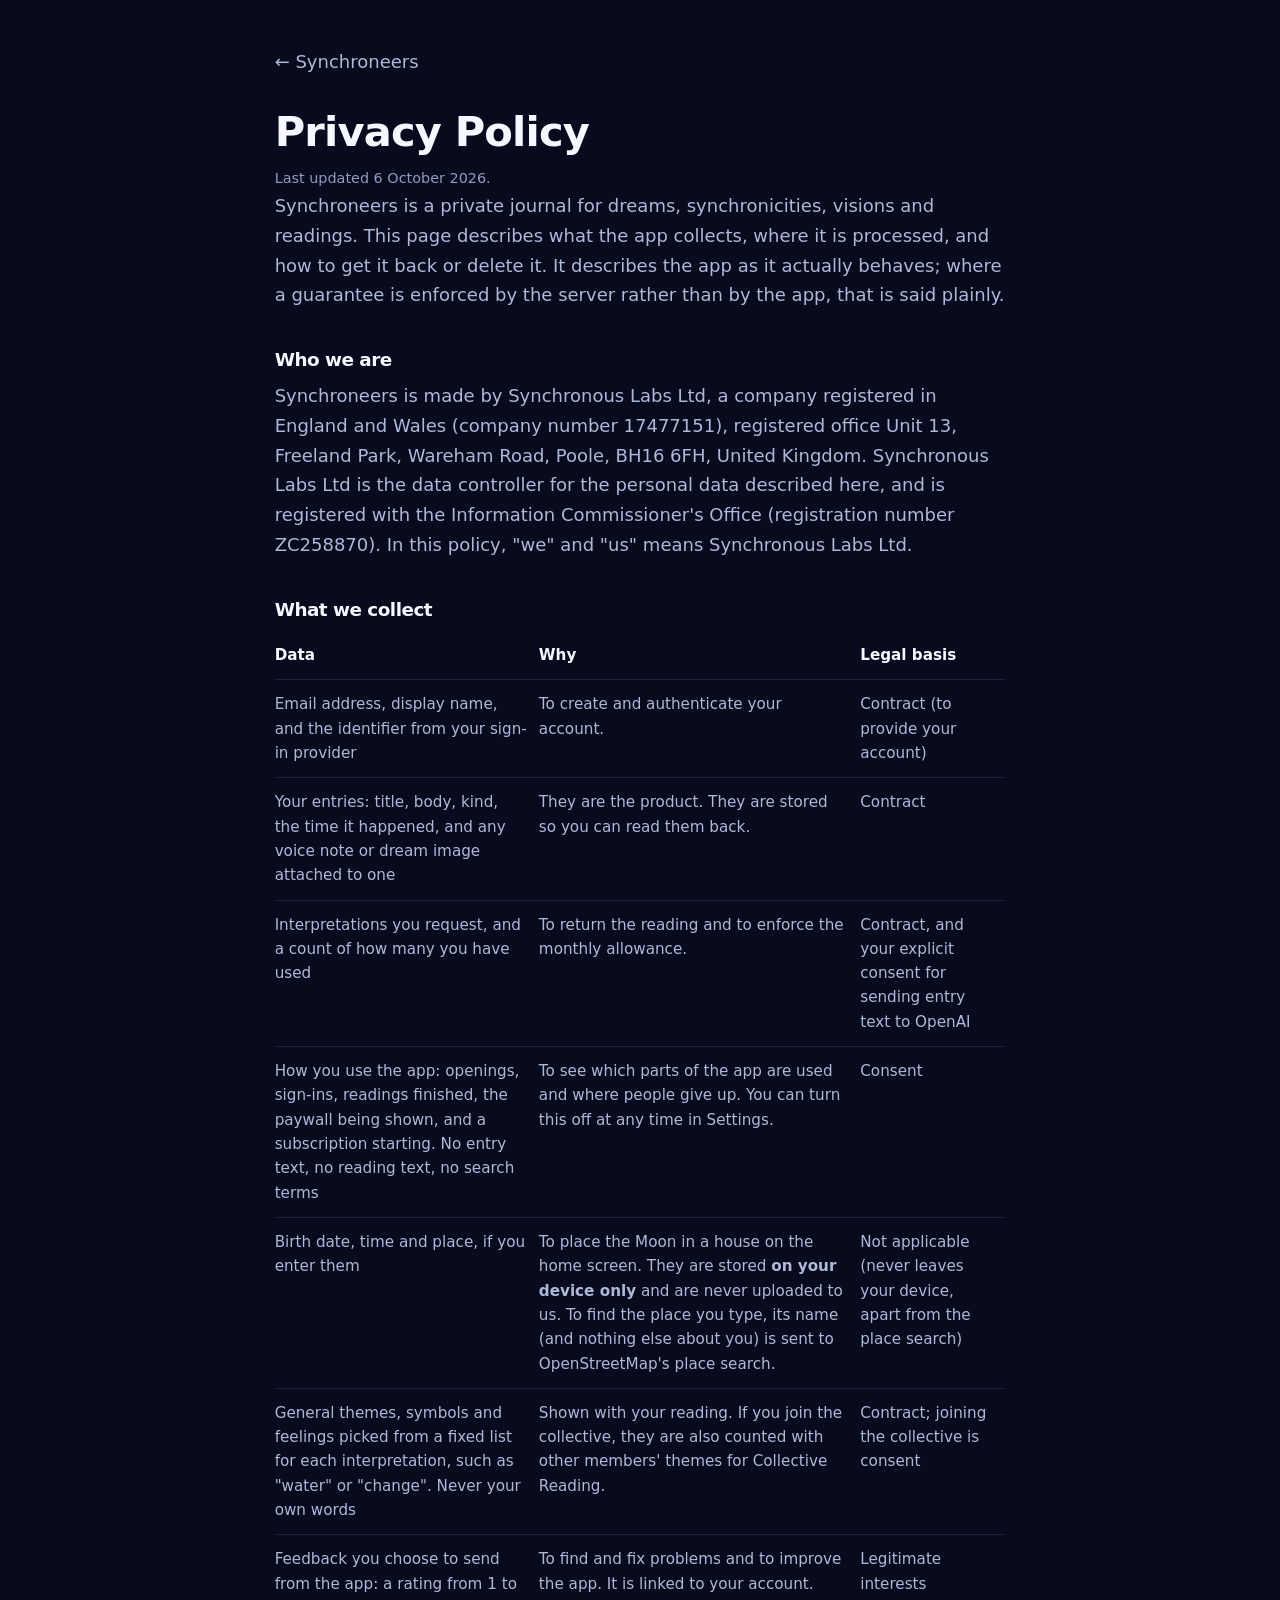
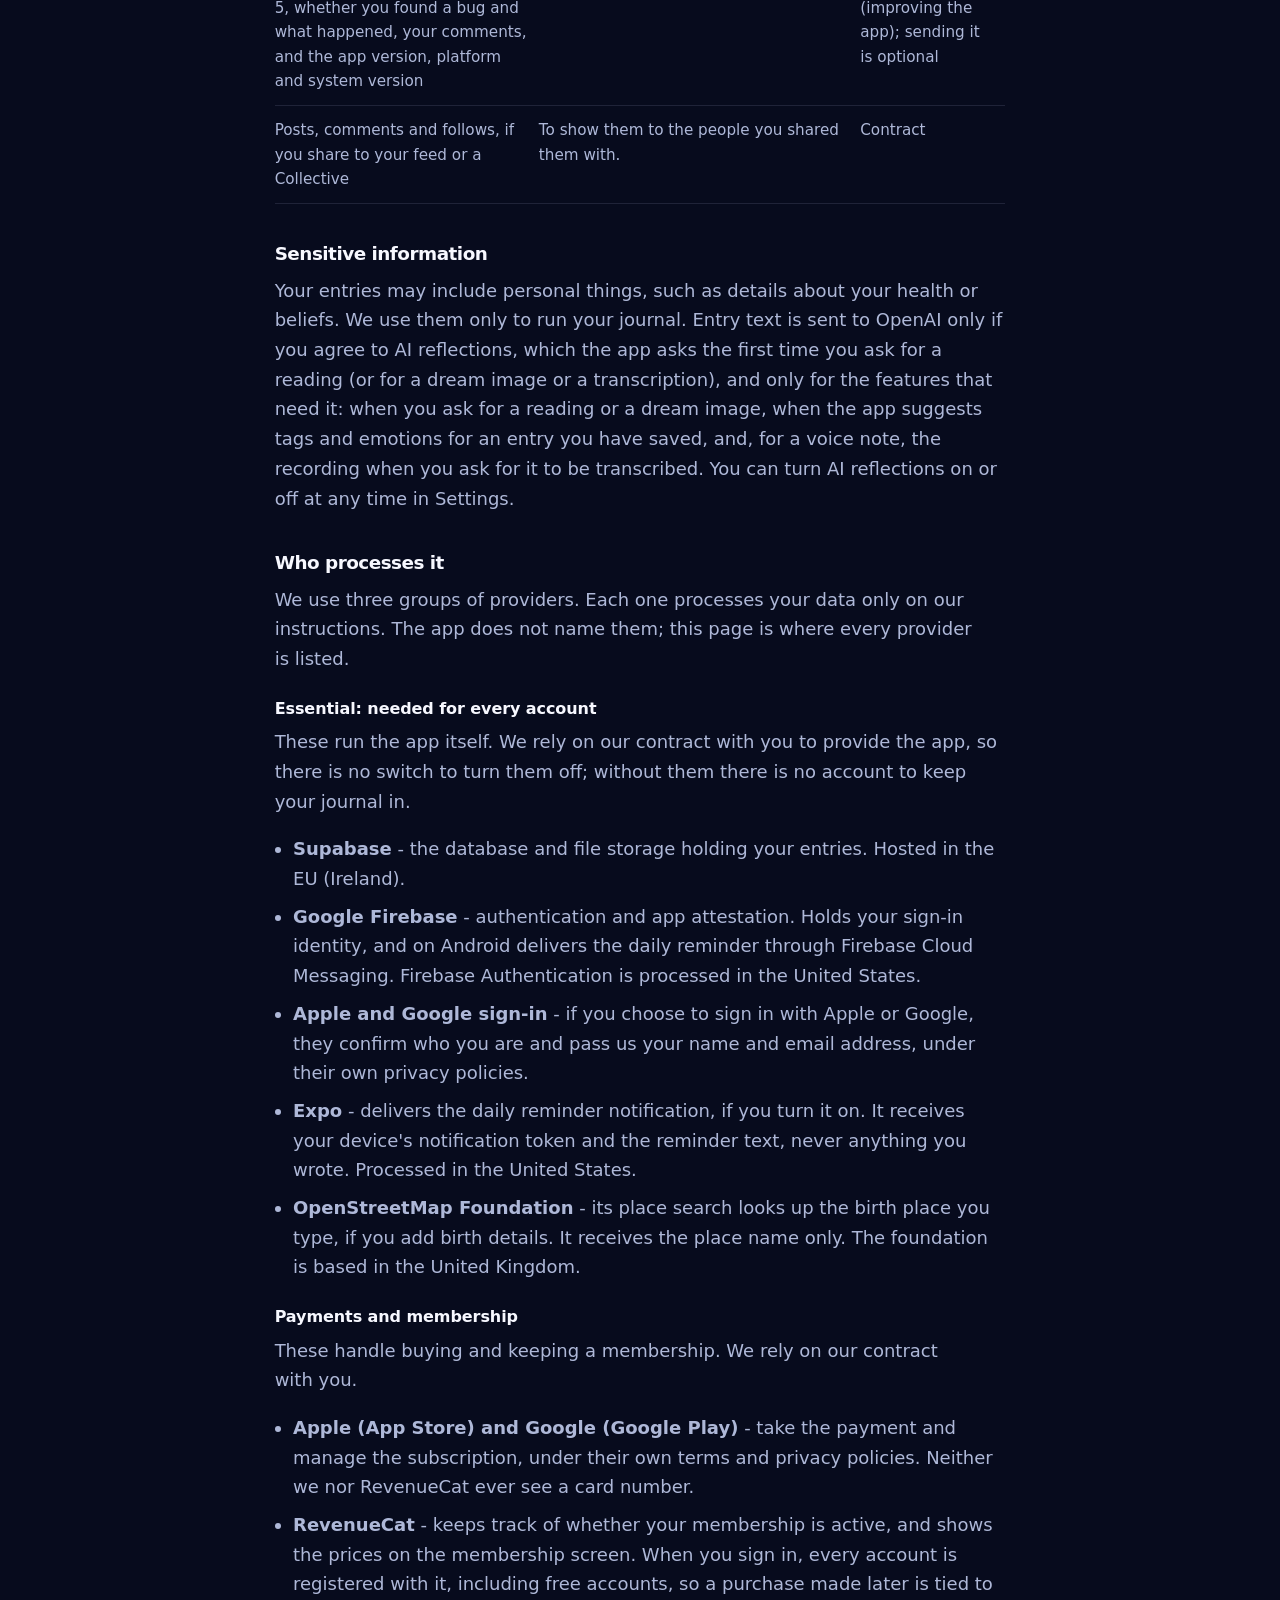
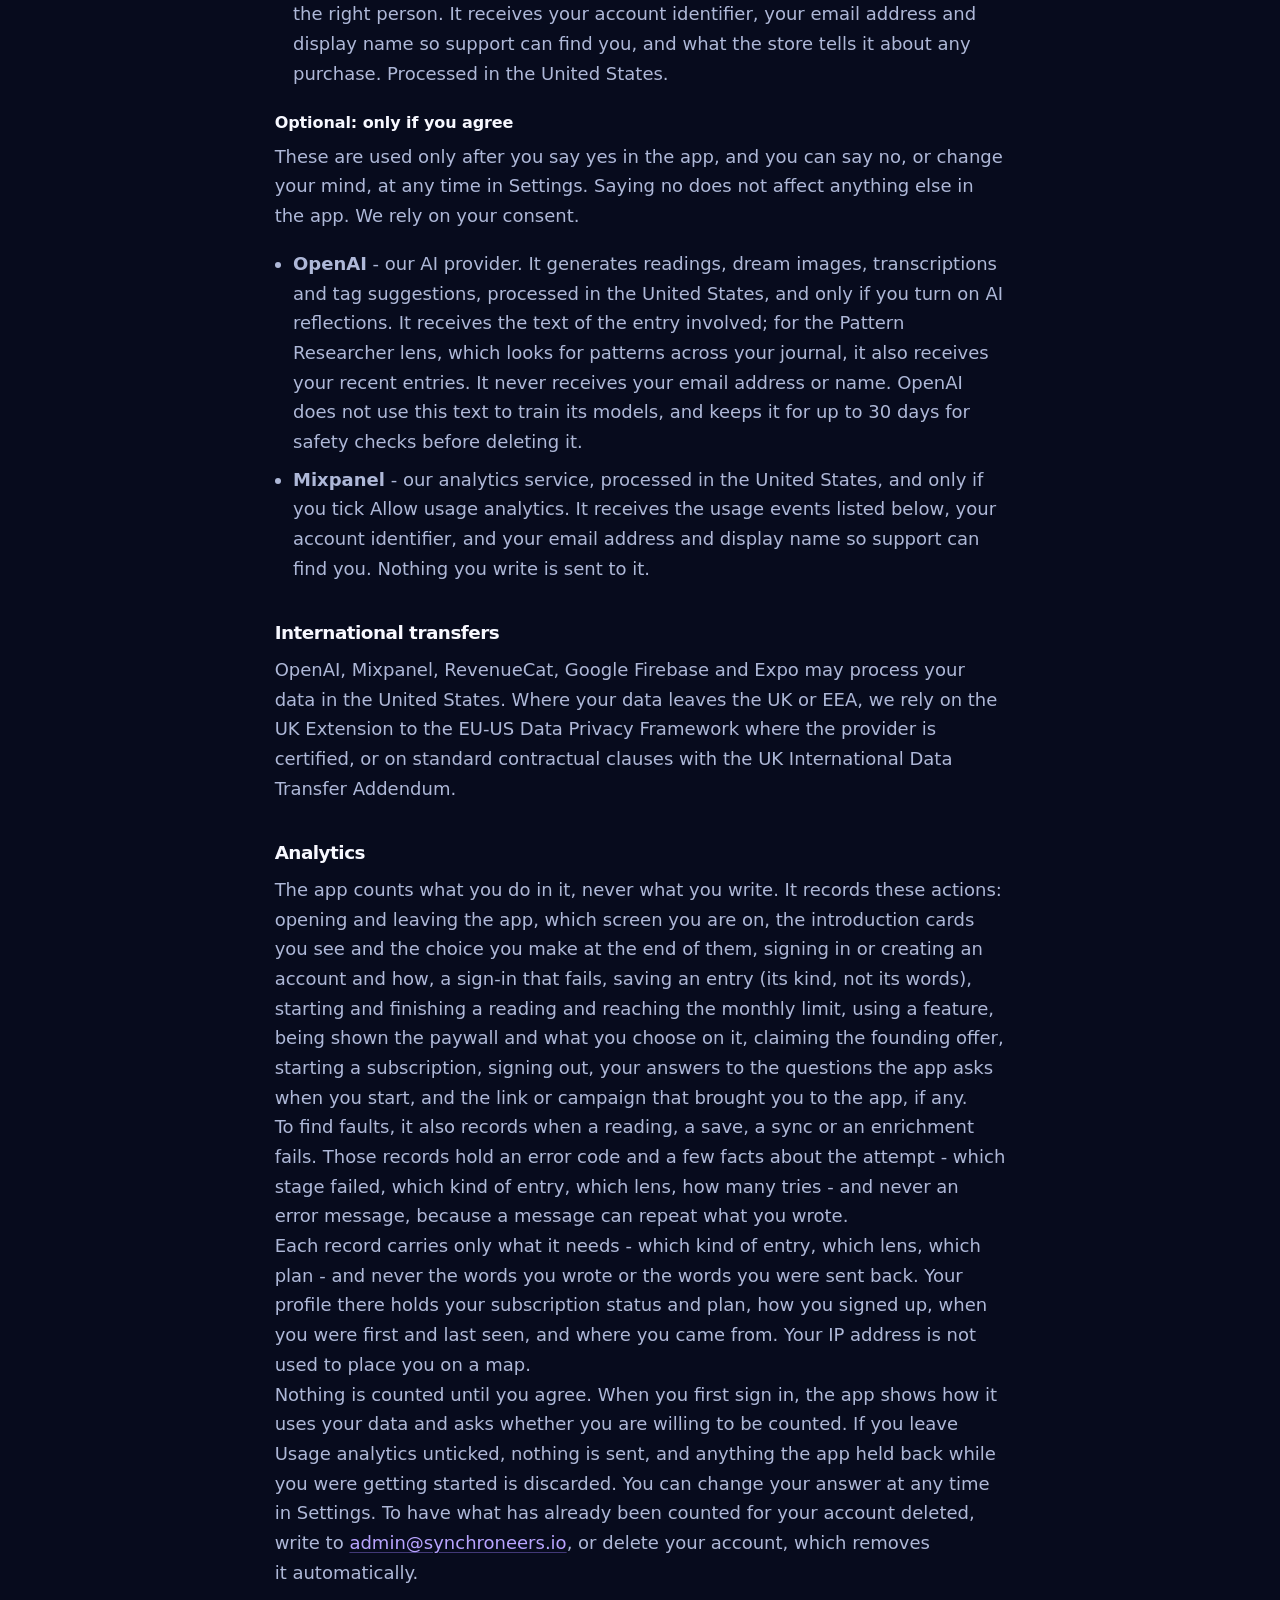
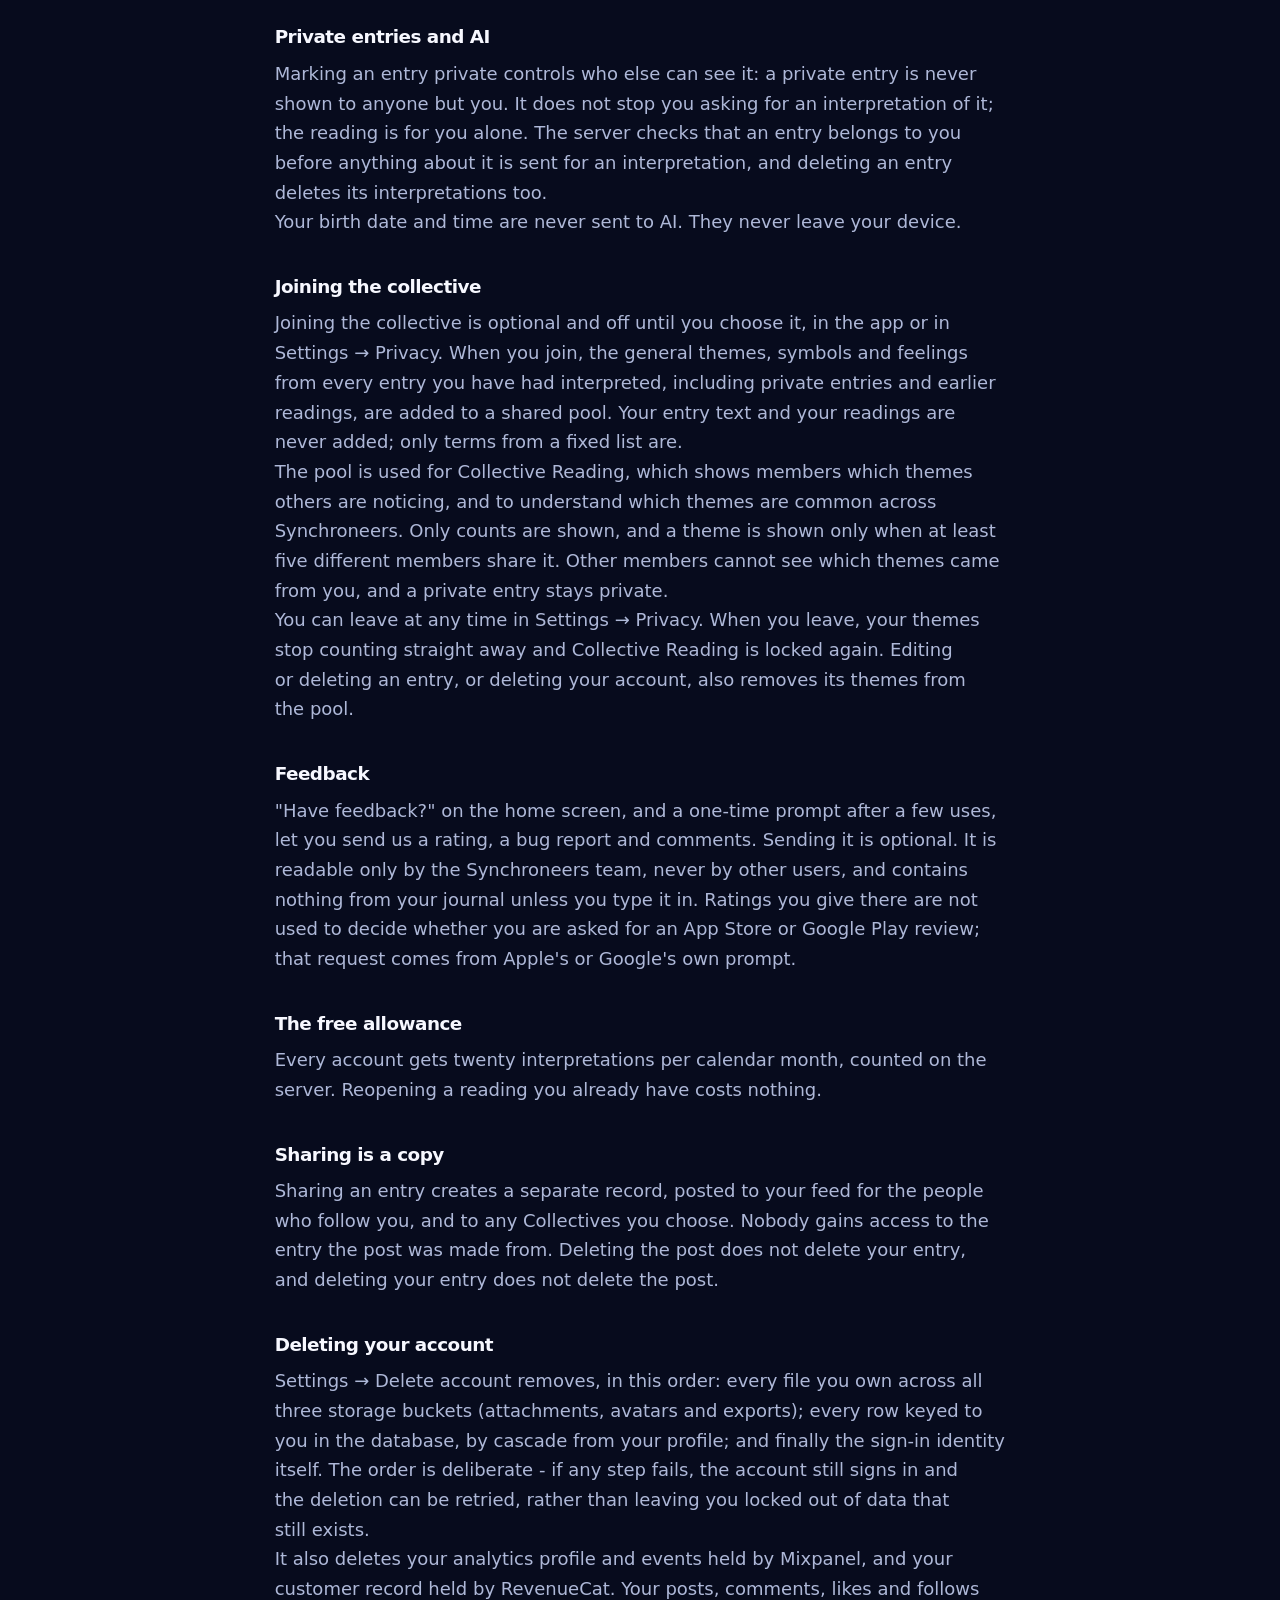
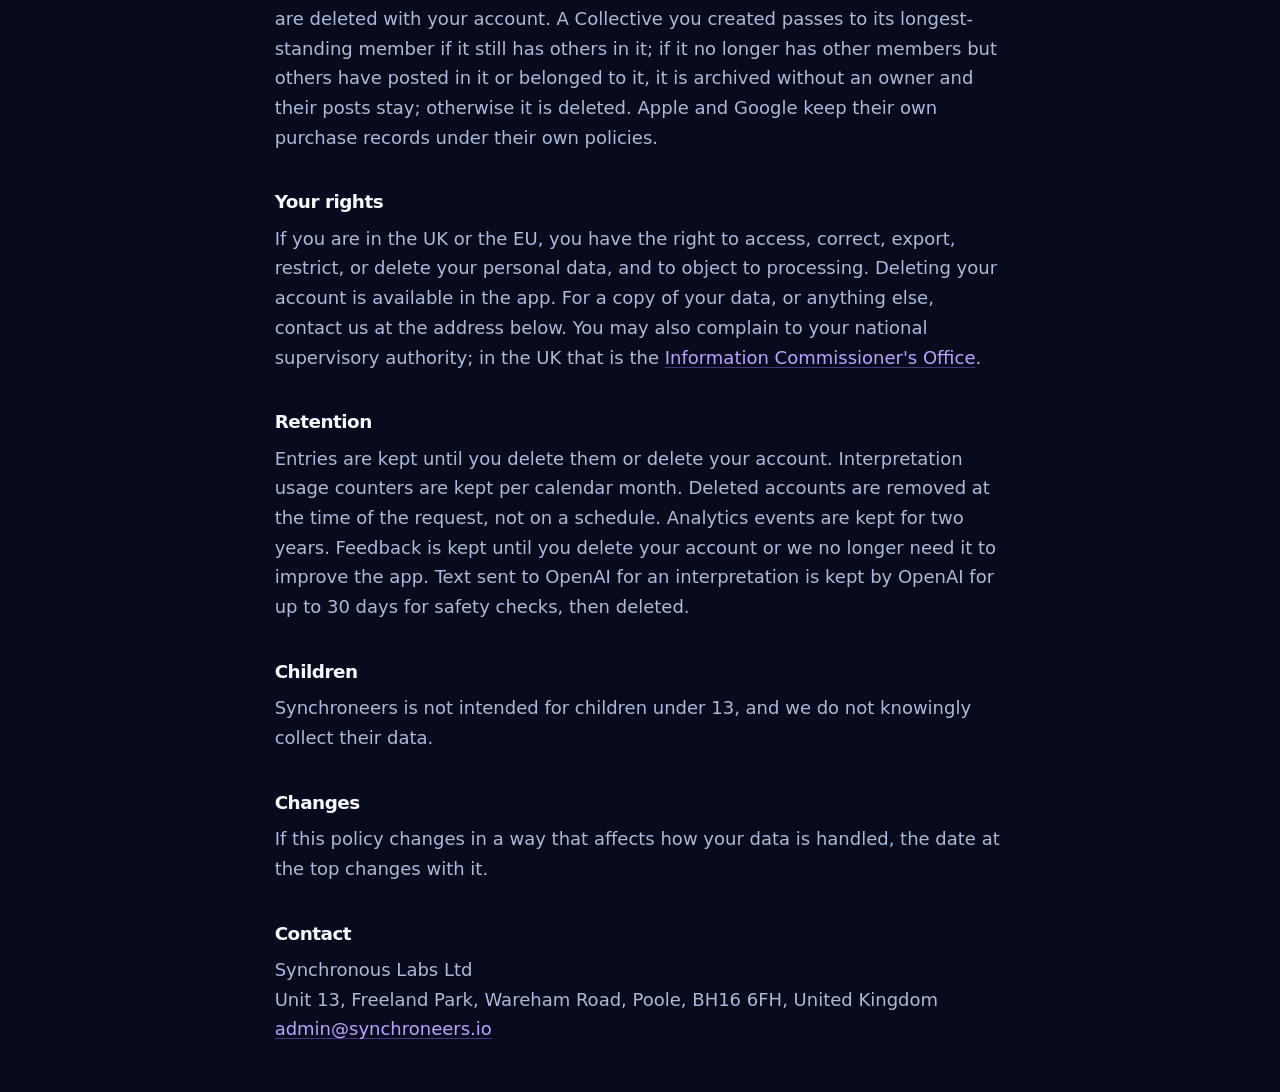
==== commit d587edd2: "Privacy policy: joining the collective and in-app feedback" ====
--- a/privacy.html
+++ b/privacy.html
@@ -88,7 +88,7 @@
       <a class="back" href="/">← Synchroneers</a>
 
       <h1>Privacy Policy</h1>
-      <p class="meta">Last updated 1 October 2026.</p>
+      <p class="meta">Last updated 6 October 2026.</p>
 
       <p>
         Synchroneers is a private journal for dreams, synchronicities, visions and readings. This
@@ -151,6 +151,25 @@
             type, its name (and nothing else about you) is sent to OpenStreetMap's place search.
           </td>
           <td>Not applicable (never leaves your device, apart from the place search)</td>
+        </tr>
+        <tr>
+          <td>
+            General themes, symbols and feelings picked from a fixed list for each interpretation,
+            such as "water" or "change". Never your own words
+          </td>
+          <td>
+            Shown with your reading. If you join the collective, they are also counted with other
+            members' themes for Collective Reading.
+          </td>
+          <td>Contract; joining the collective is consent</td>
+        </tr>
+        <tr>
+          <td>
+            Feedback you choose to send from the app: a rating from 1 to 5, whether you found a bug
+            and what happened, your comments, and the app version, platform and system version
+          </td>
+          <td>To find and fix problems and to improve the app. It is linked to your account.</td>
+          <td>Legitimate interests (improving the app); sending it is optional</td>
         </tr>
         <tr>
           <td>Posts, comments and follows, if you share to your feed or a Collective</td>
@@ -300,6 +319,34 @@
       </p>
       <p>Your birth date and time are never sent to AI. They never leave your device.</p>
 
+      <h2>Joining the collective</h2>
+      <p>
+        Joining the collective is optional and off until you choose it, in the app or in Settings →
+        Privacy. When you join, the general themes, symbols and feelings from every entry you have
+        had interpreted, including private entries and earlier readings, are added to a shared
+        pool. Your entry text and your readings are never added; only terms from a fixed list are.
+      </p>
+      <p>
+        The pool is used for Collective Reading, which shows members which themes others are
+        noticing, and to understand which themes are common across Synchroneers. Only counts are
+        shown, and a theme is shown only when at least five different members share it. Other
+        members cannot see which themes came from you, and a private entry stays private.
+      </p>
+      <p>
+        You can leave at any time in Settings → Privacy. When you leave, your themes stop counting
+        straight away and Collective Reading is locked again. Editing or deleting an entry, or
+        deleting your account, also removes its themes from the pool.
+      </p>
+
+      <h2>Feedback</h2>
+      <p>
+        "Have feedback?" on the home screen, and a one-time prompt after a few uses, let you send us
+        a rating, a bug report and comments. Sending it is optional. It is readable only by the
+        Synchroneers team, never by other users, and contains nothing from your journal unless you
+        type it in. Ratings you give there are not used to decide whether you are asked for an App
+        Store or Google Play review; that request comes from Apple's or Google's own prompt.
+      </p>
+
       <h2>The free allowance</h2>
       <p>
         Every account gets twenty interpretations per calendar month, counted on the server.
@@ -344,7 +391,8 @@
       <p>
         Entries are kept until you delete them or delete your account. Interpretation usage counters
         are kept per calendar month. Deleted accounts are removed at the time of the request, not on
-        a schedule. Analytics events are kept for two years. Text sent to OpenAI for an
+        a schedule. Analytics events are kept for two years. Feedback is kept until you delete your account or we
+        no longer need it to improve the app. Text sent to OpenAI for an
         interpretation is kept by OpenAI for up to 30 days for safety checks, then deleted.
       </p>
 
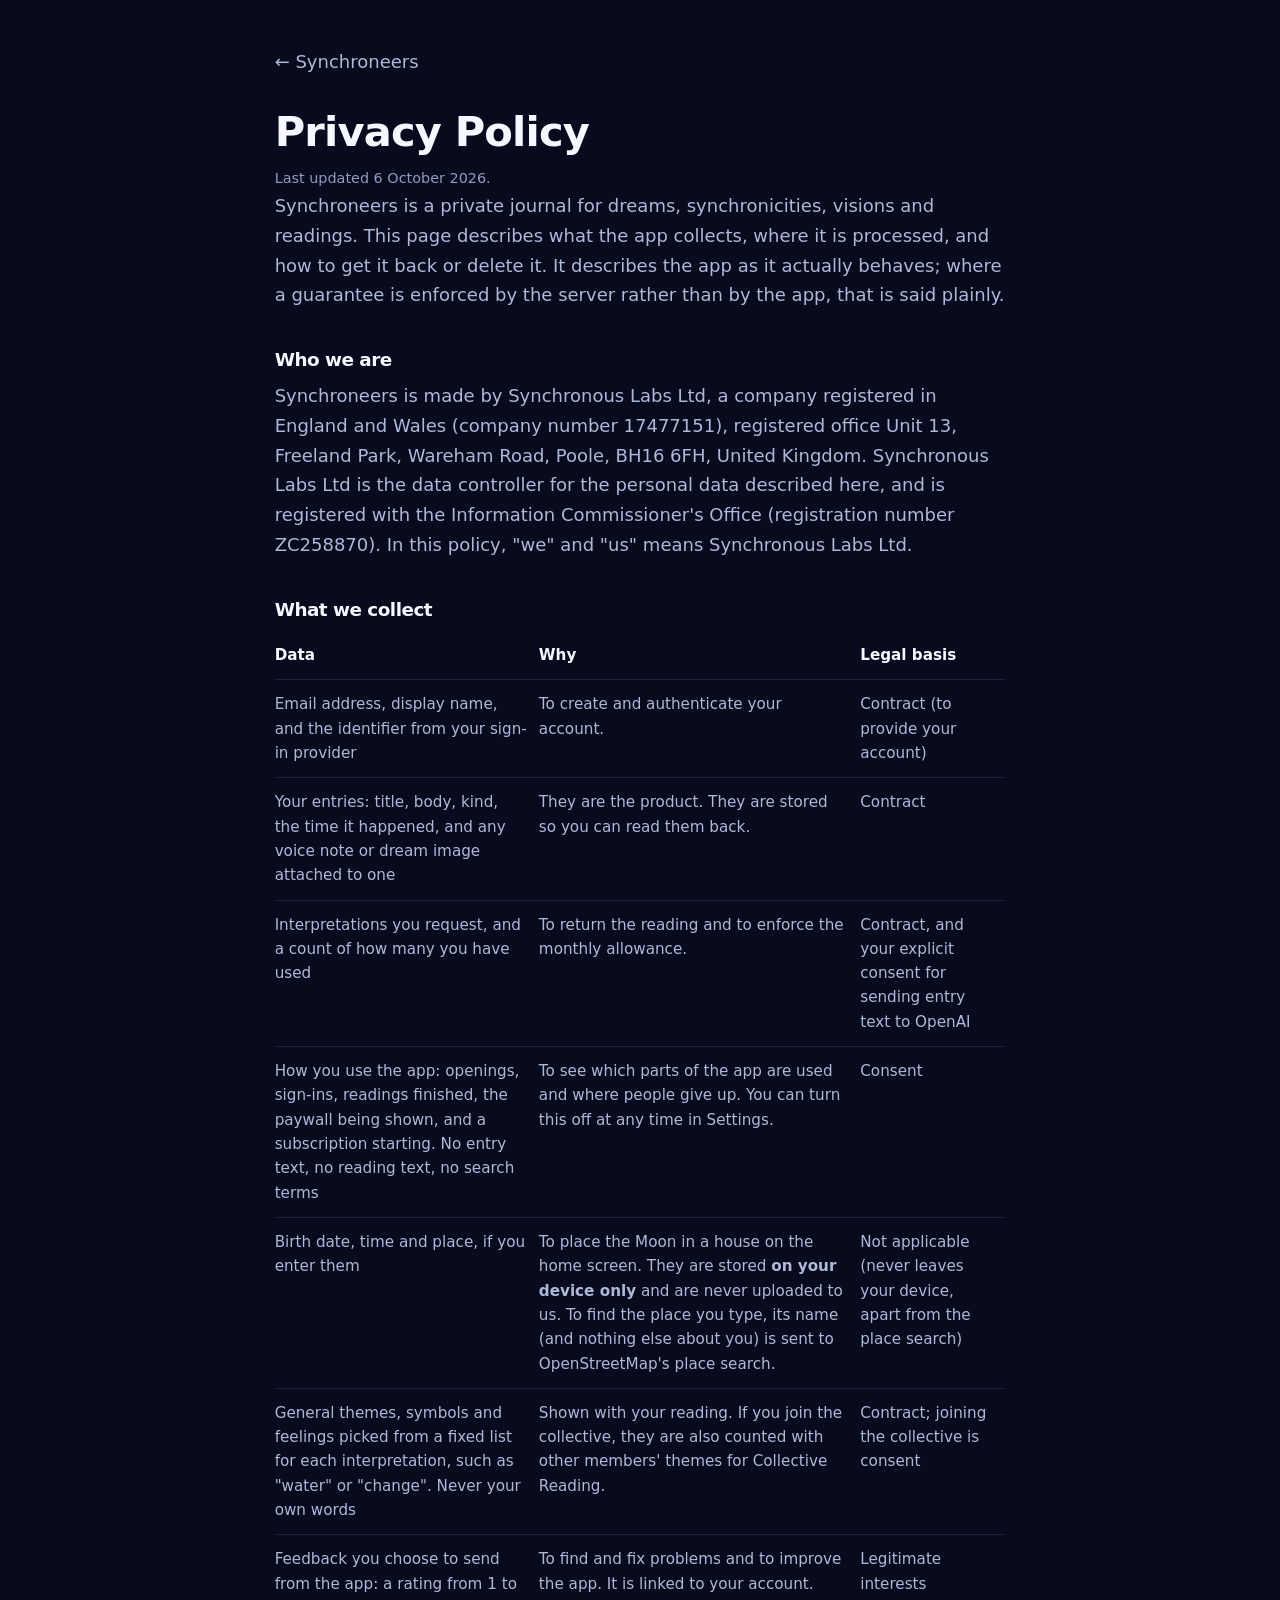
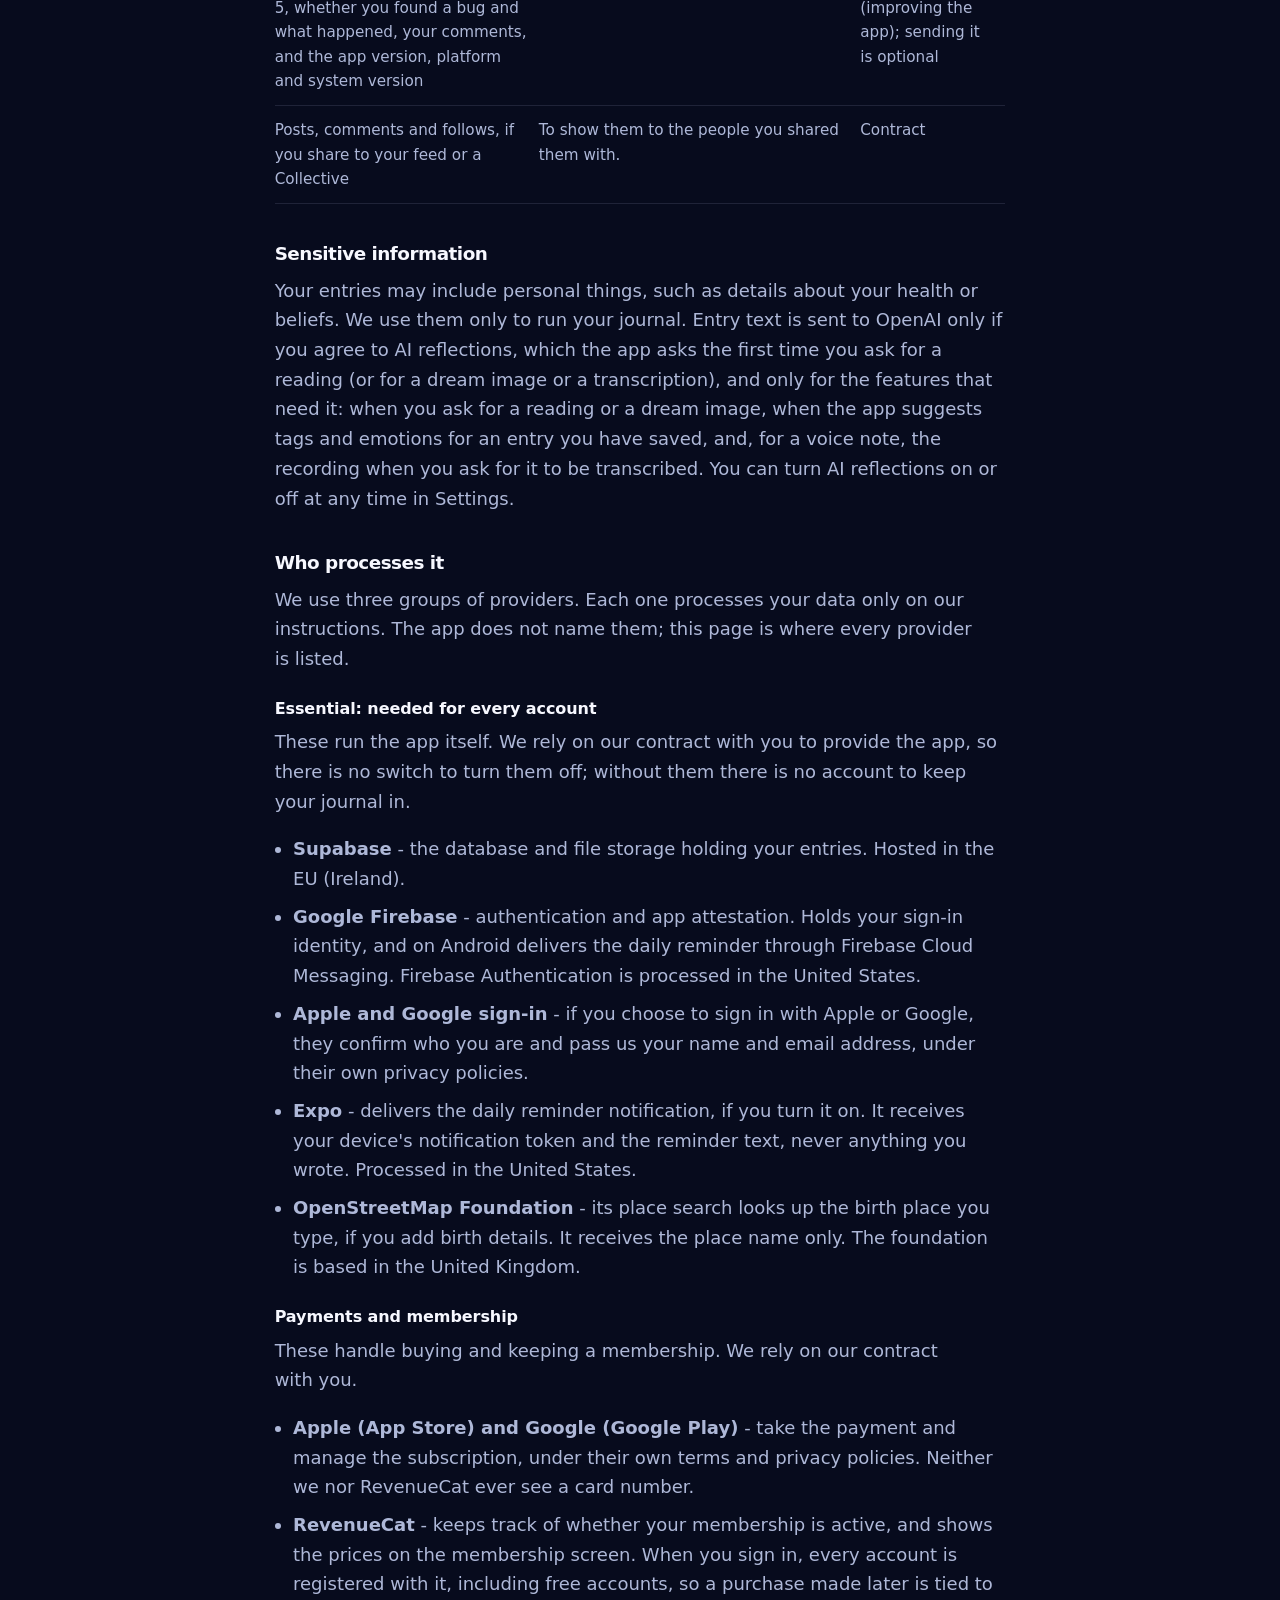
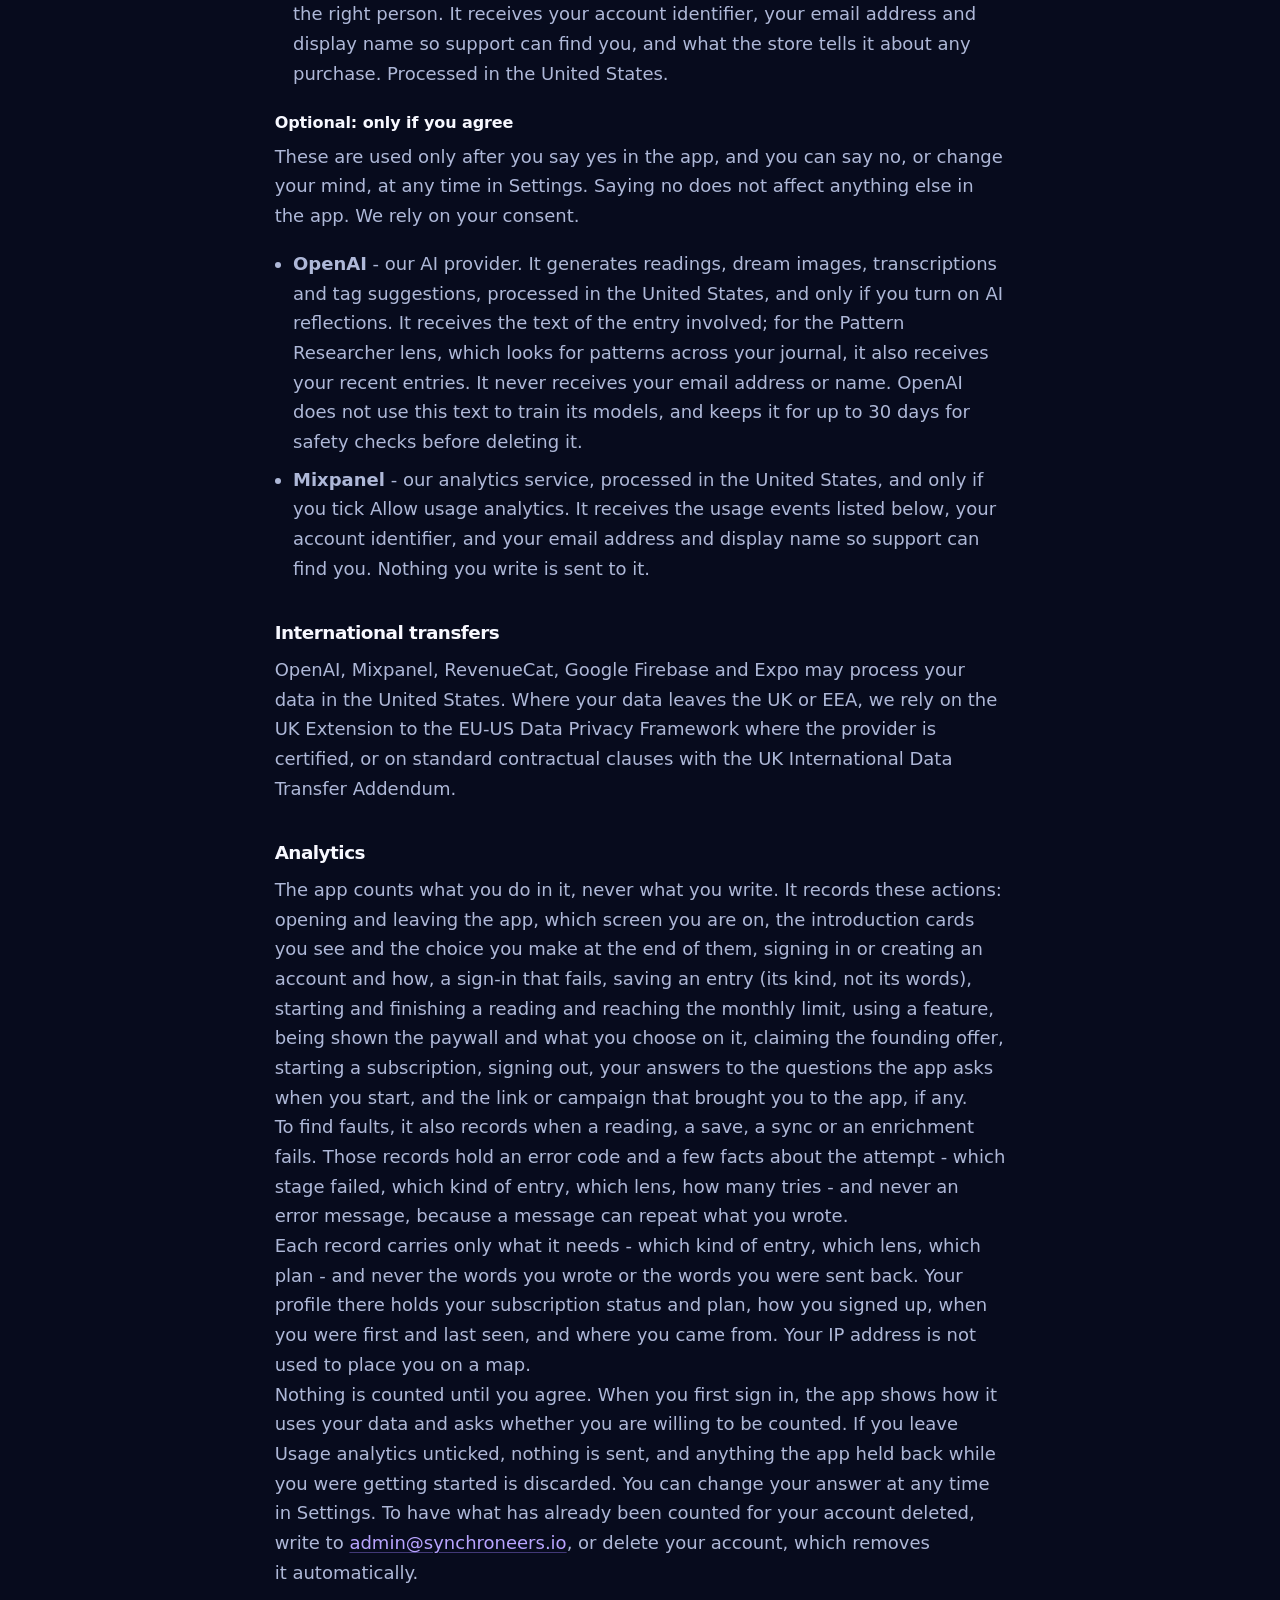
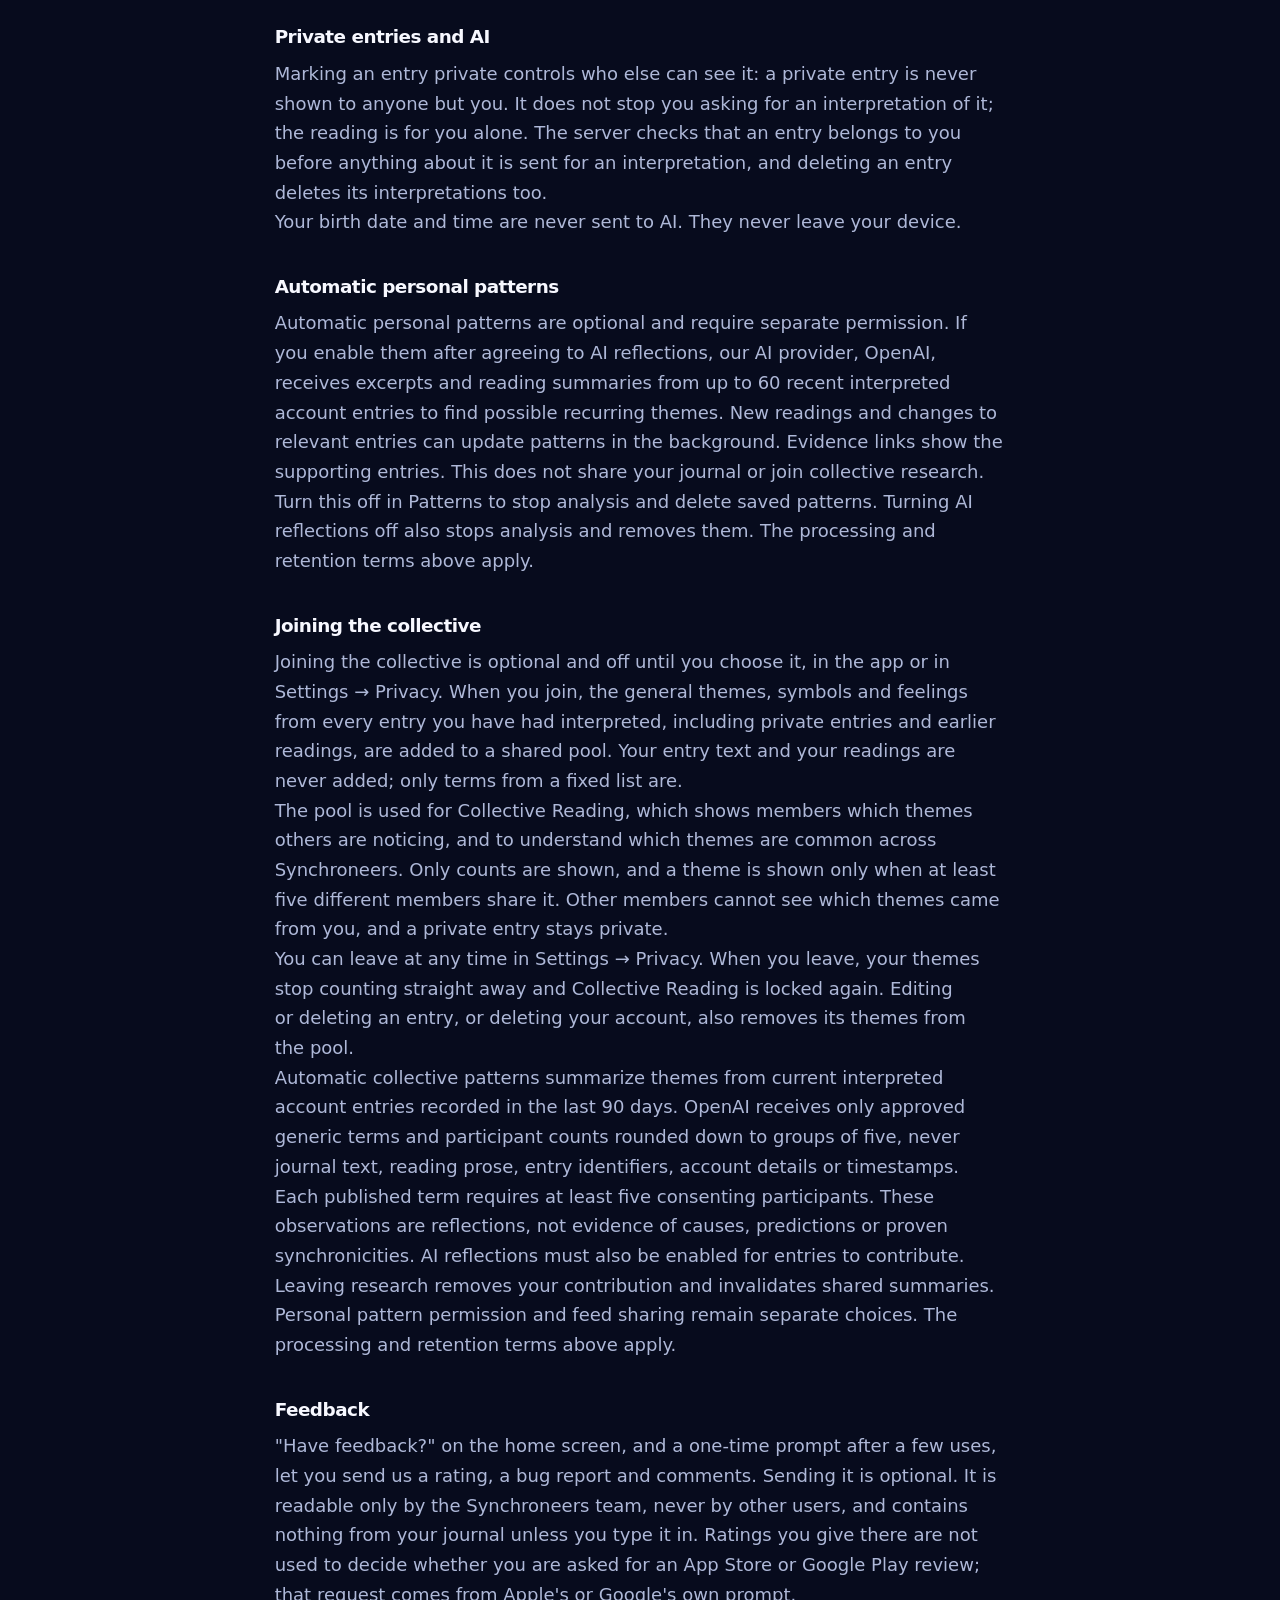
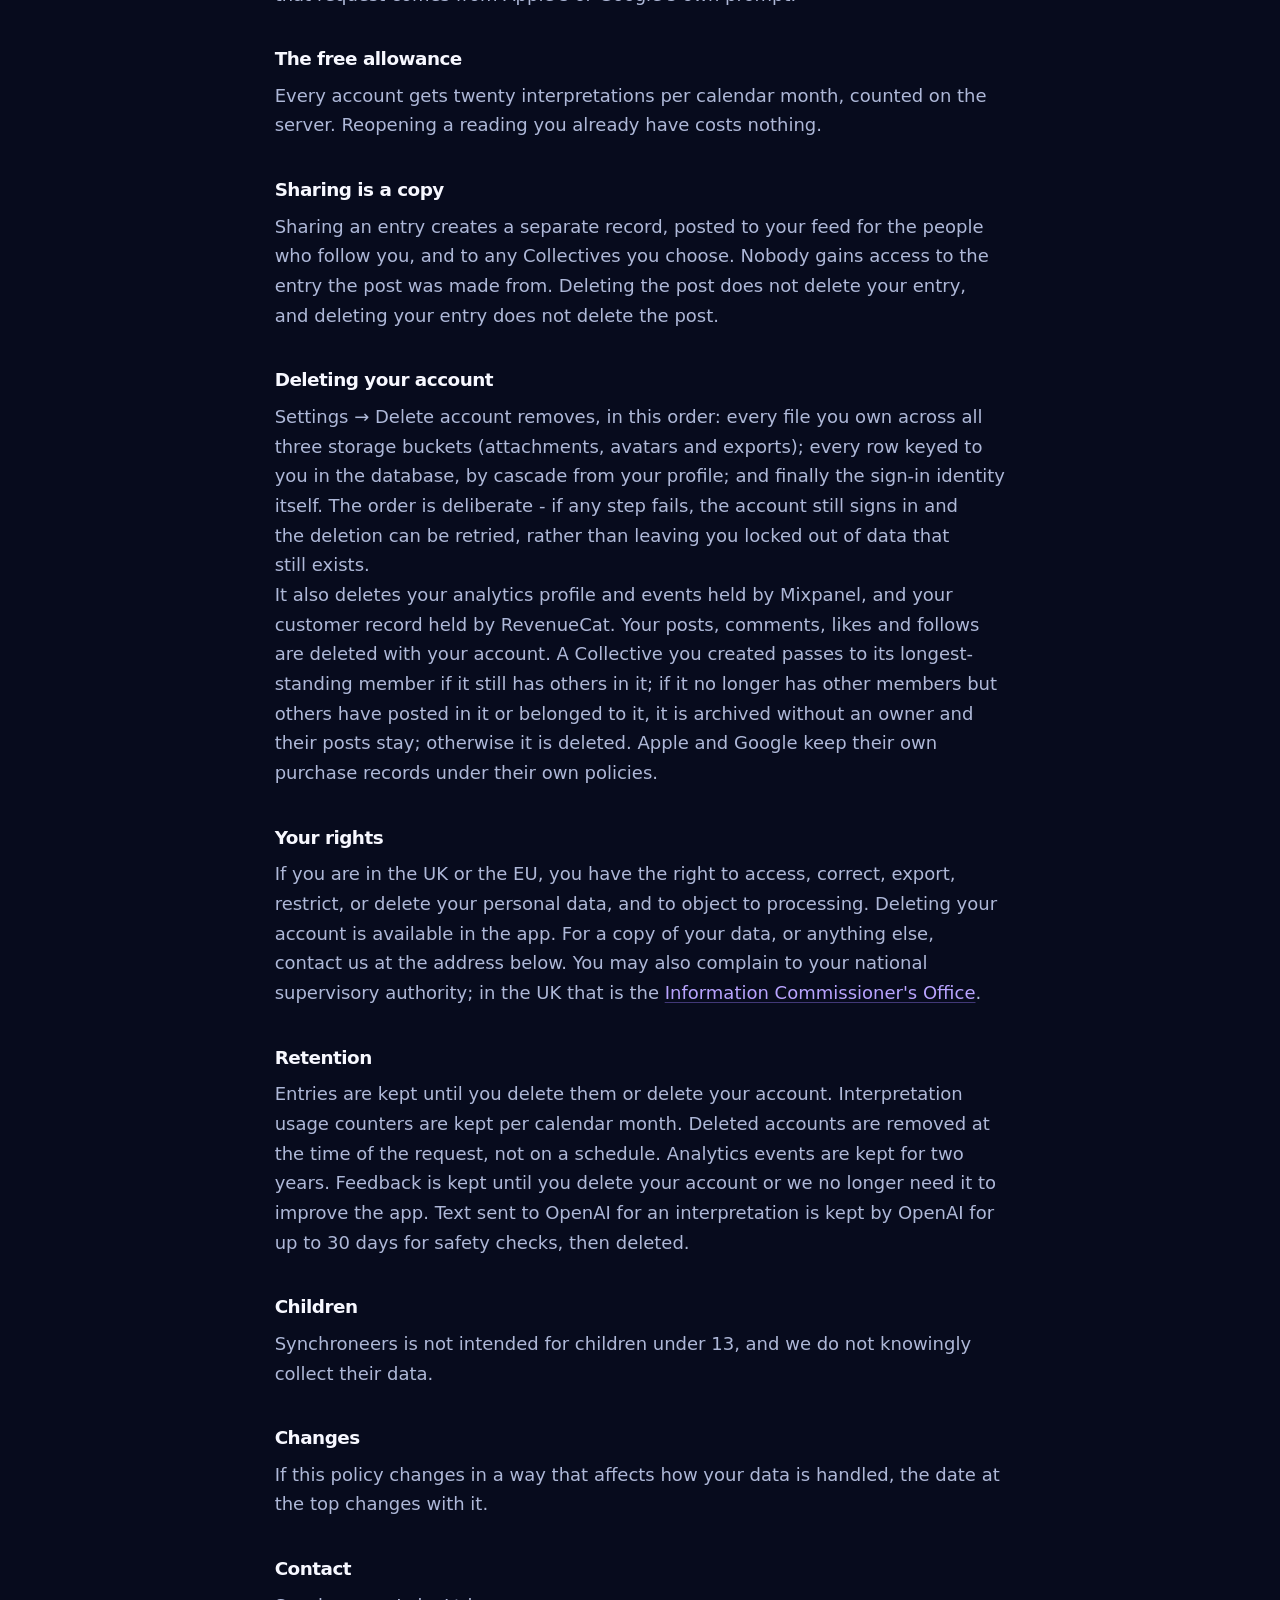
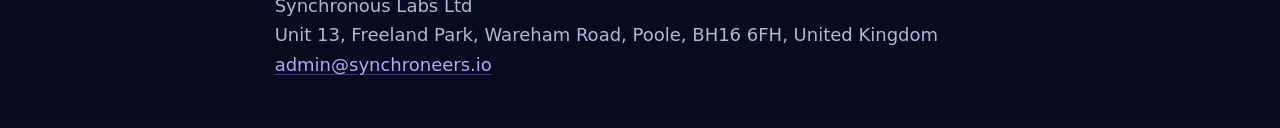
==== commit 56ed11a3: "Disclose automatic personal and collective pattern processing" ====
--- a/privacy.html
+++ b/privacy.html
@@ -319,6 +319,18 @@
       </p>
       <p>Your birth date and time are never sent to AI. They never leave your device.</p>
 
+      <h2>Automatic personal patterns</h2>
+      <p>
+        Automatic personal patterns are optional and require separate permission. If you enable
+        them after agreeing to AI reflections, our AI provider, OpenAI, receives excerpts and
+        reading summaries from up to 60 recent interpreted account entries to find possible
+        recurring themes. New readings and changes to relevant entries can update patterns in
+        the background. Evidence links show the supporting entries. This does not share your
+        journal or join collective research. Turn this off in Patterns to stop analysis and
+        delete saved patterns. Turning AI reflections off also stops analysis and removes them.
+        The processing and retention terms above apply.
+      </p>
+
       <h2>Joining the collective</h2>
       <p>
         Joining the collective is optional and off until you choose it, in the app or in Settings →
@@ -336,6 +348,18 @@
         You can leave at any time in Settings → Privacy. When you leave, your themes stop counting
         straight away and Collective Reading is locked again. Editing or deleting an entry, or
         deleting your account, also removes its themes from the pool.
+      </p>
+
+      <p>
+        Automatic collective patterns summarize themes from current interpreted account entries
+        recorded in the last 90 days. OpenAI receives only approved generic terms and participant
+        counts rounded down to groups of five, never journal text, reading prose, entry identifiers,
+        account details or timestamps. Each published term requires at least five consenting
+        participants. These observations are reflections, not evidence of causes, predictions or
+        proven synchronicities. AI reflections must also be enabled for entries to contribute.
+        Leaving research removes your contribution and invalidates shared summaries. Personal
+        pattern permission and feed sharing remain separate choices. The processing and retention
+        terms above apply.
       </p>
 
       <h2>Feedback</h2>
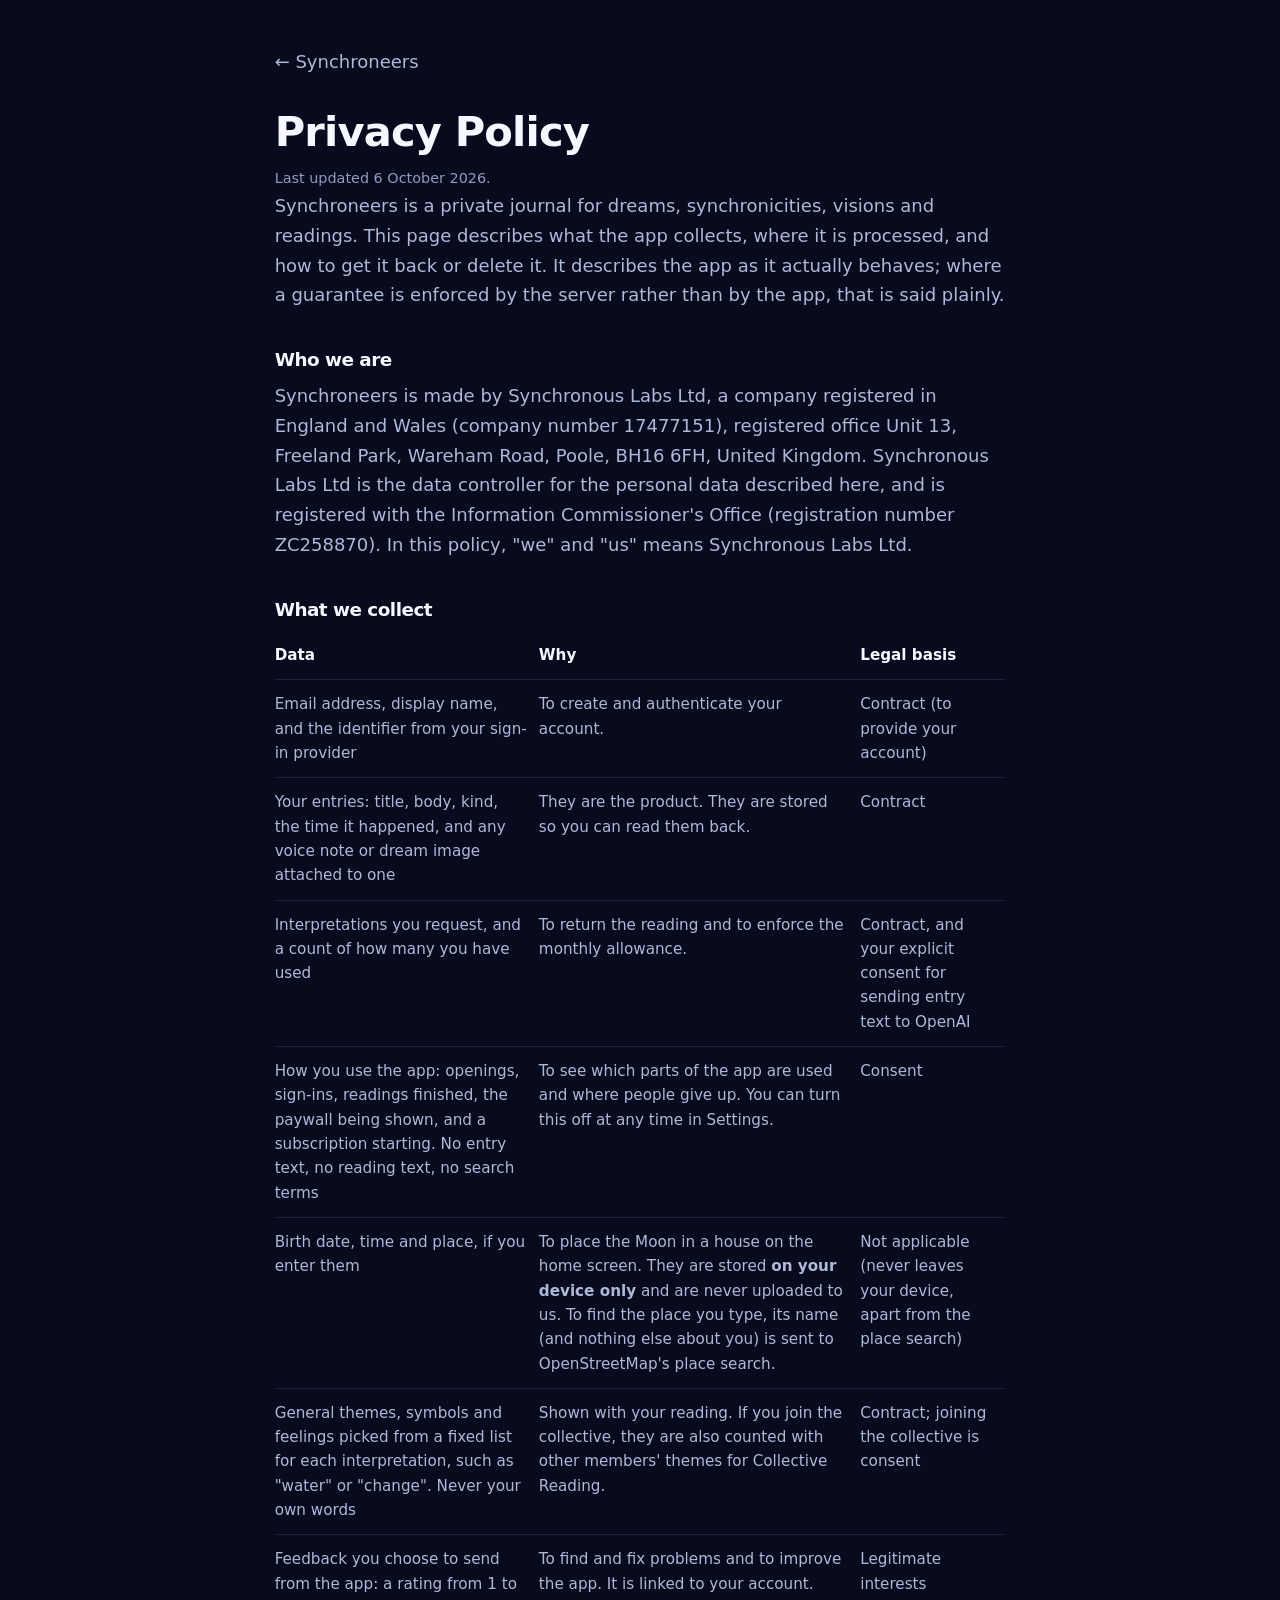
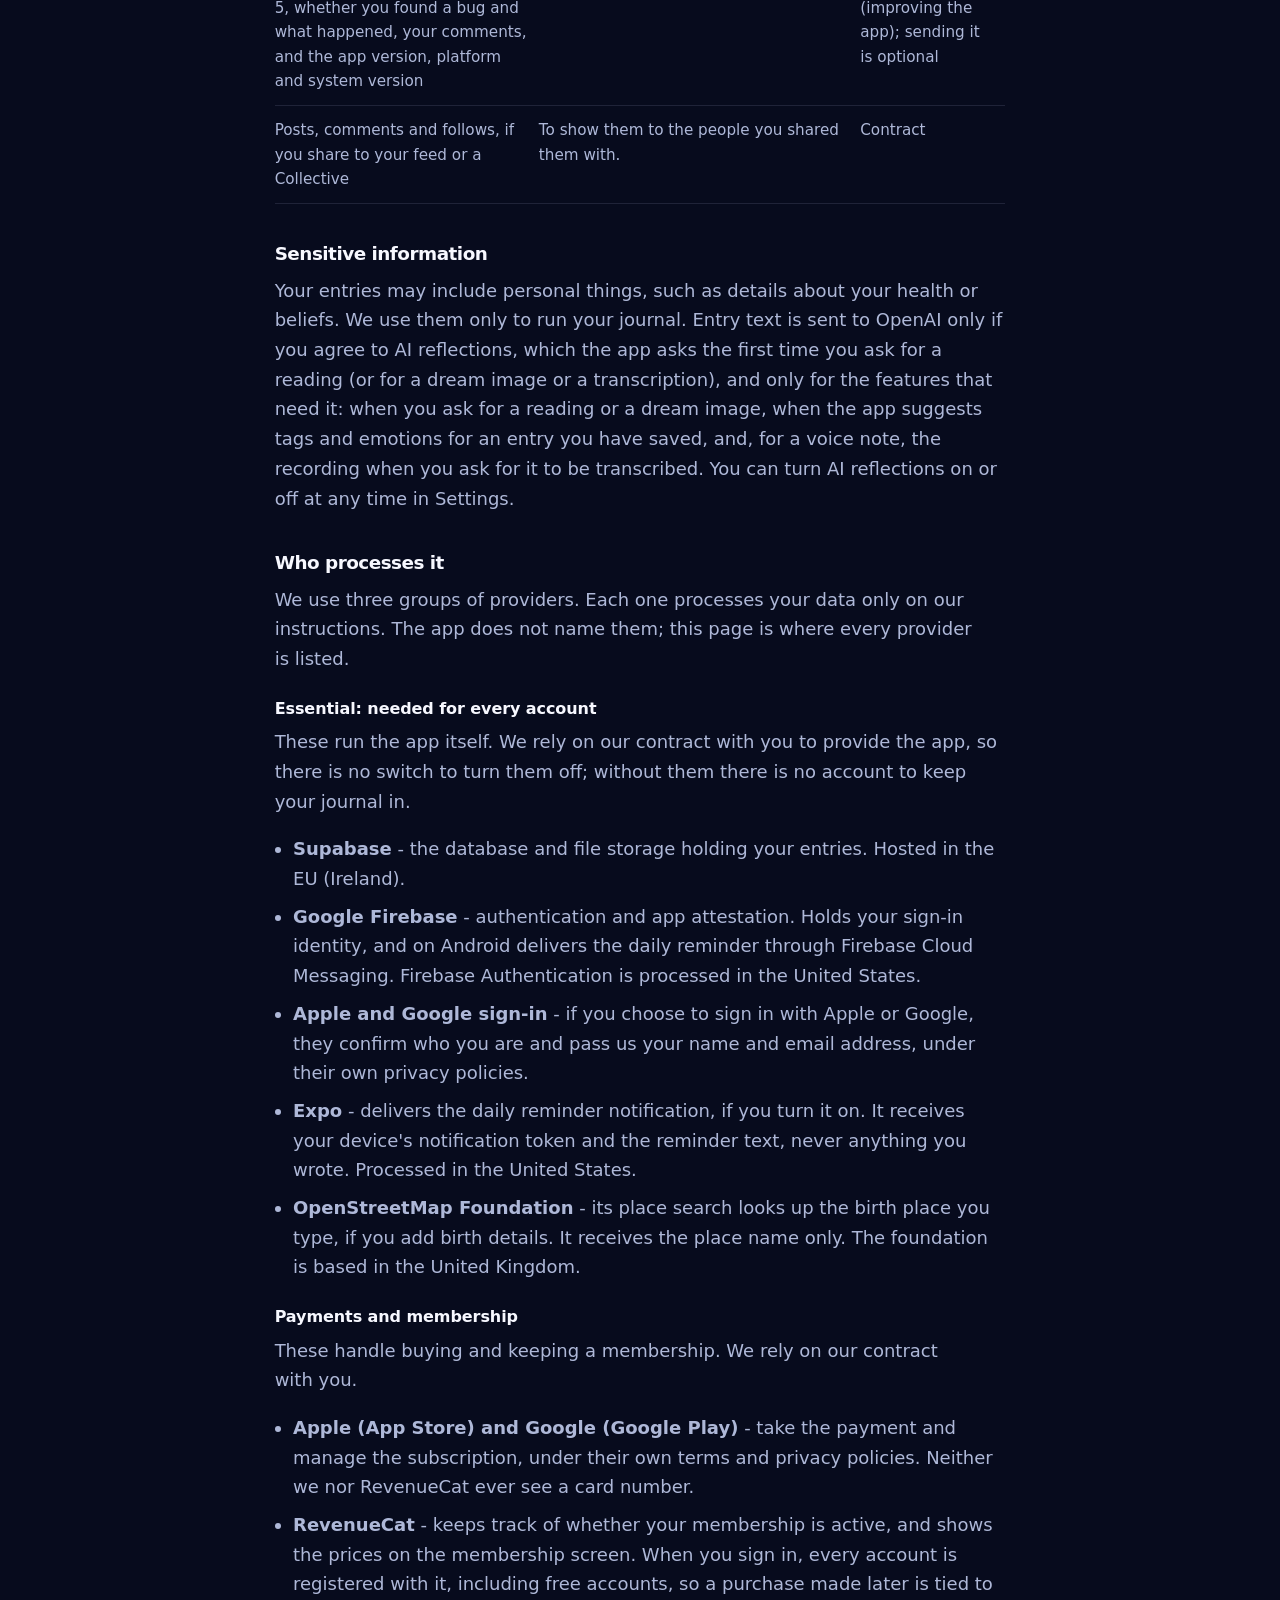
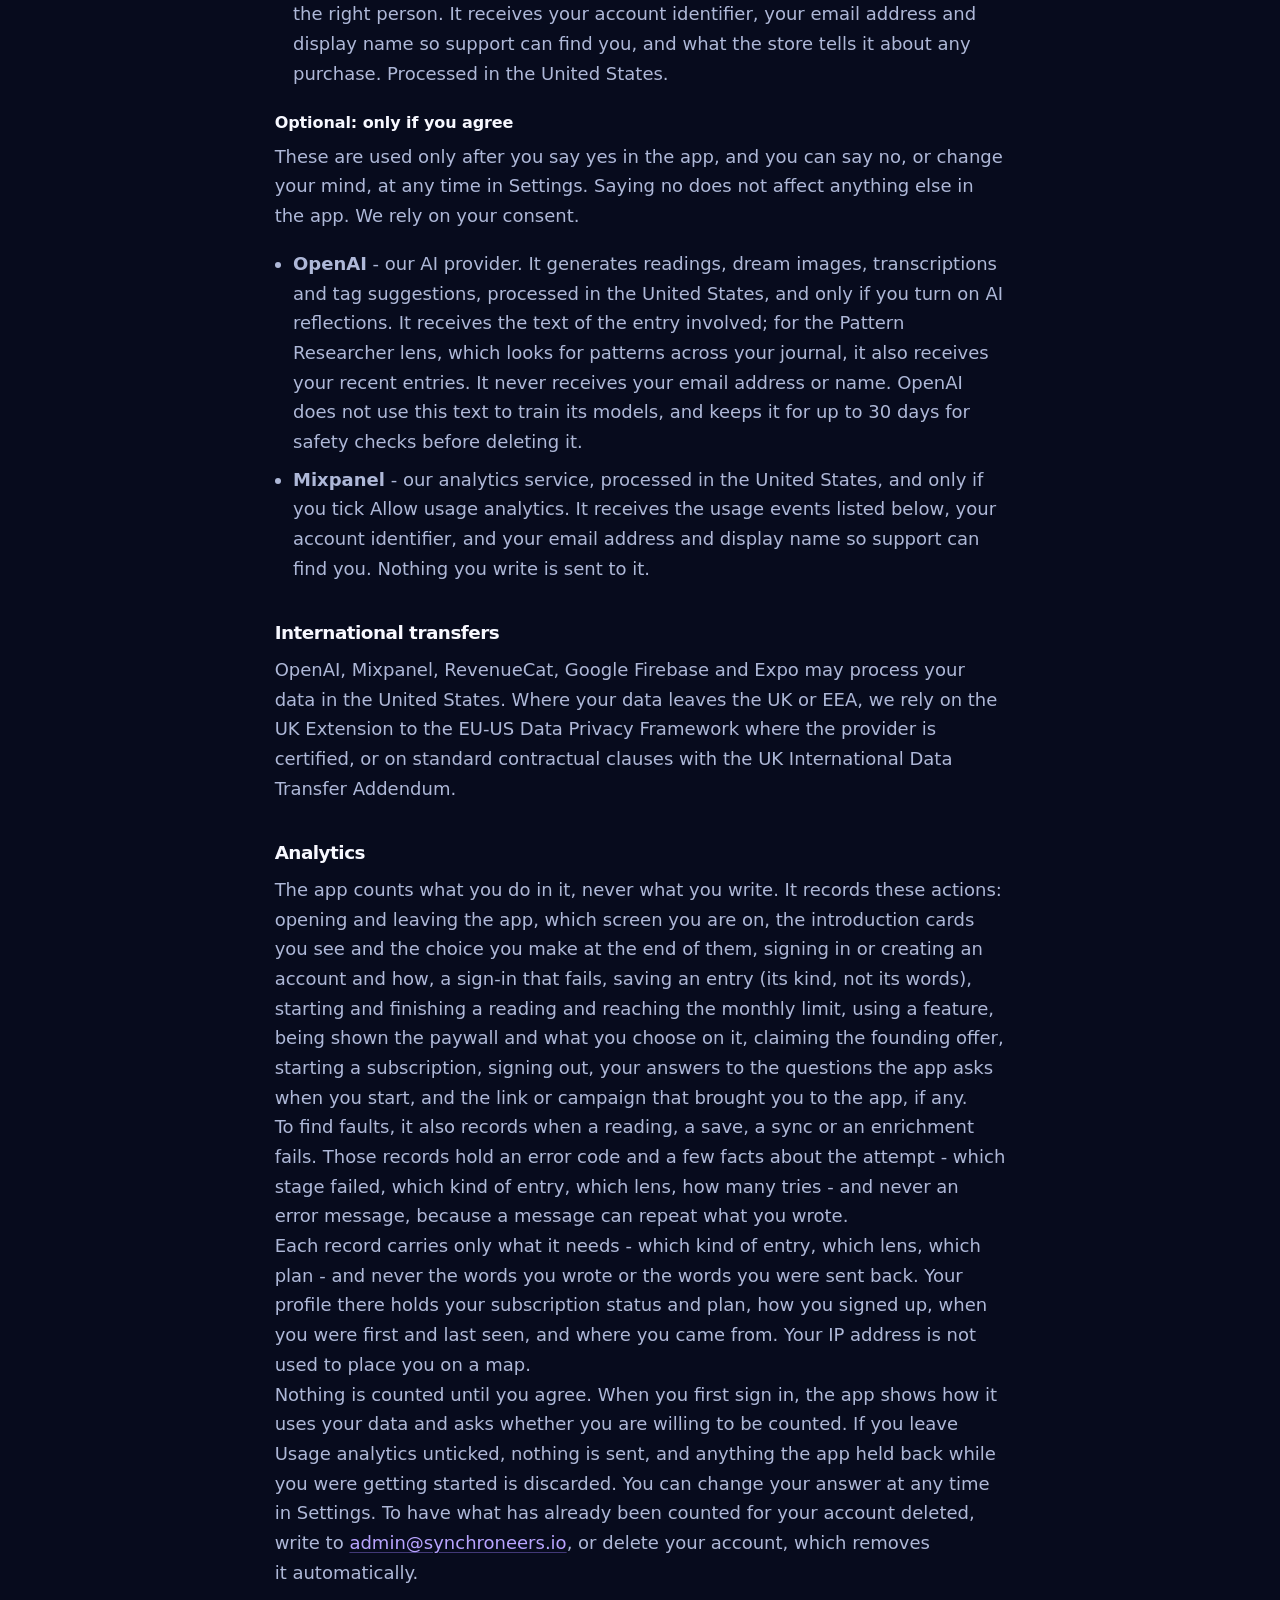
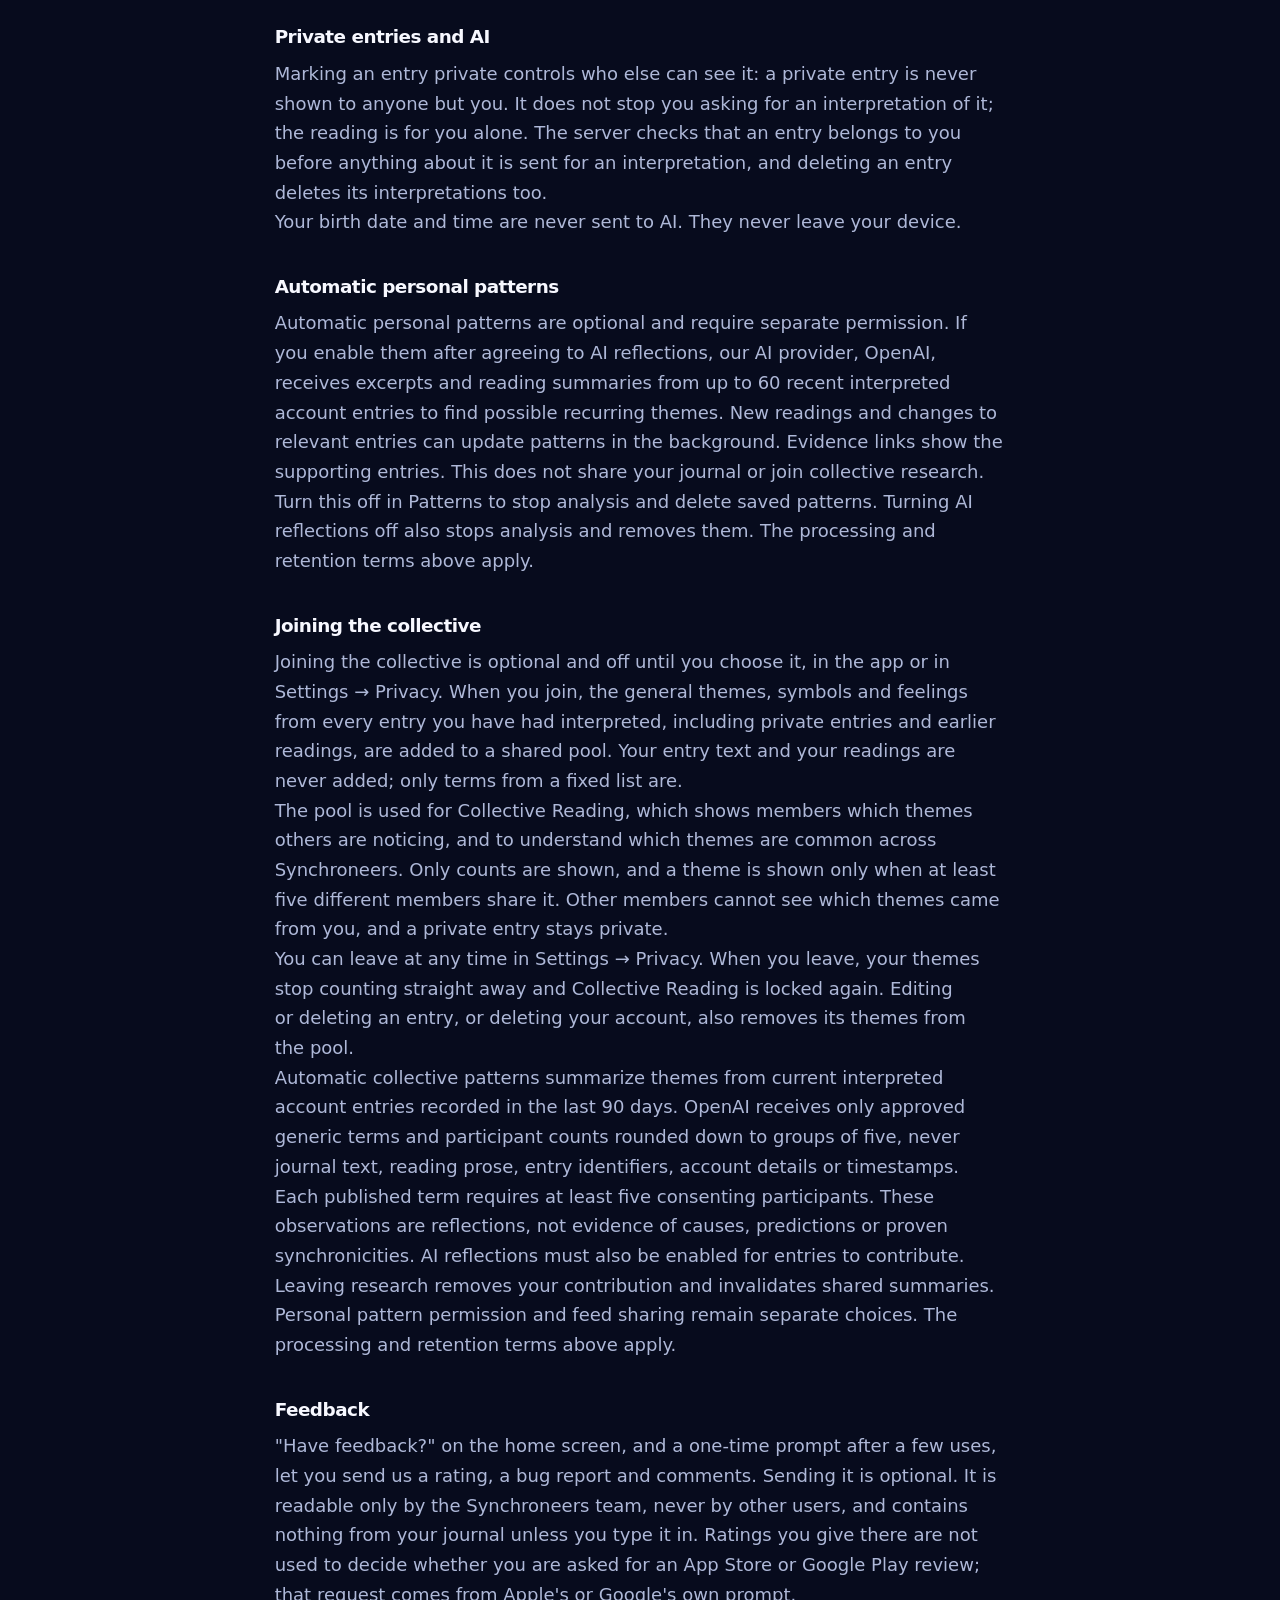
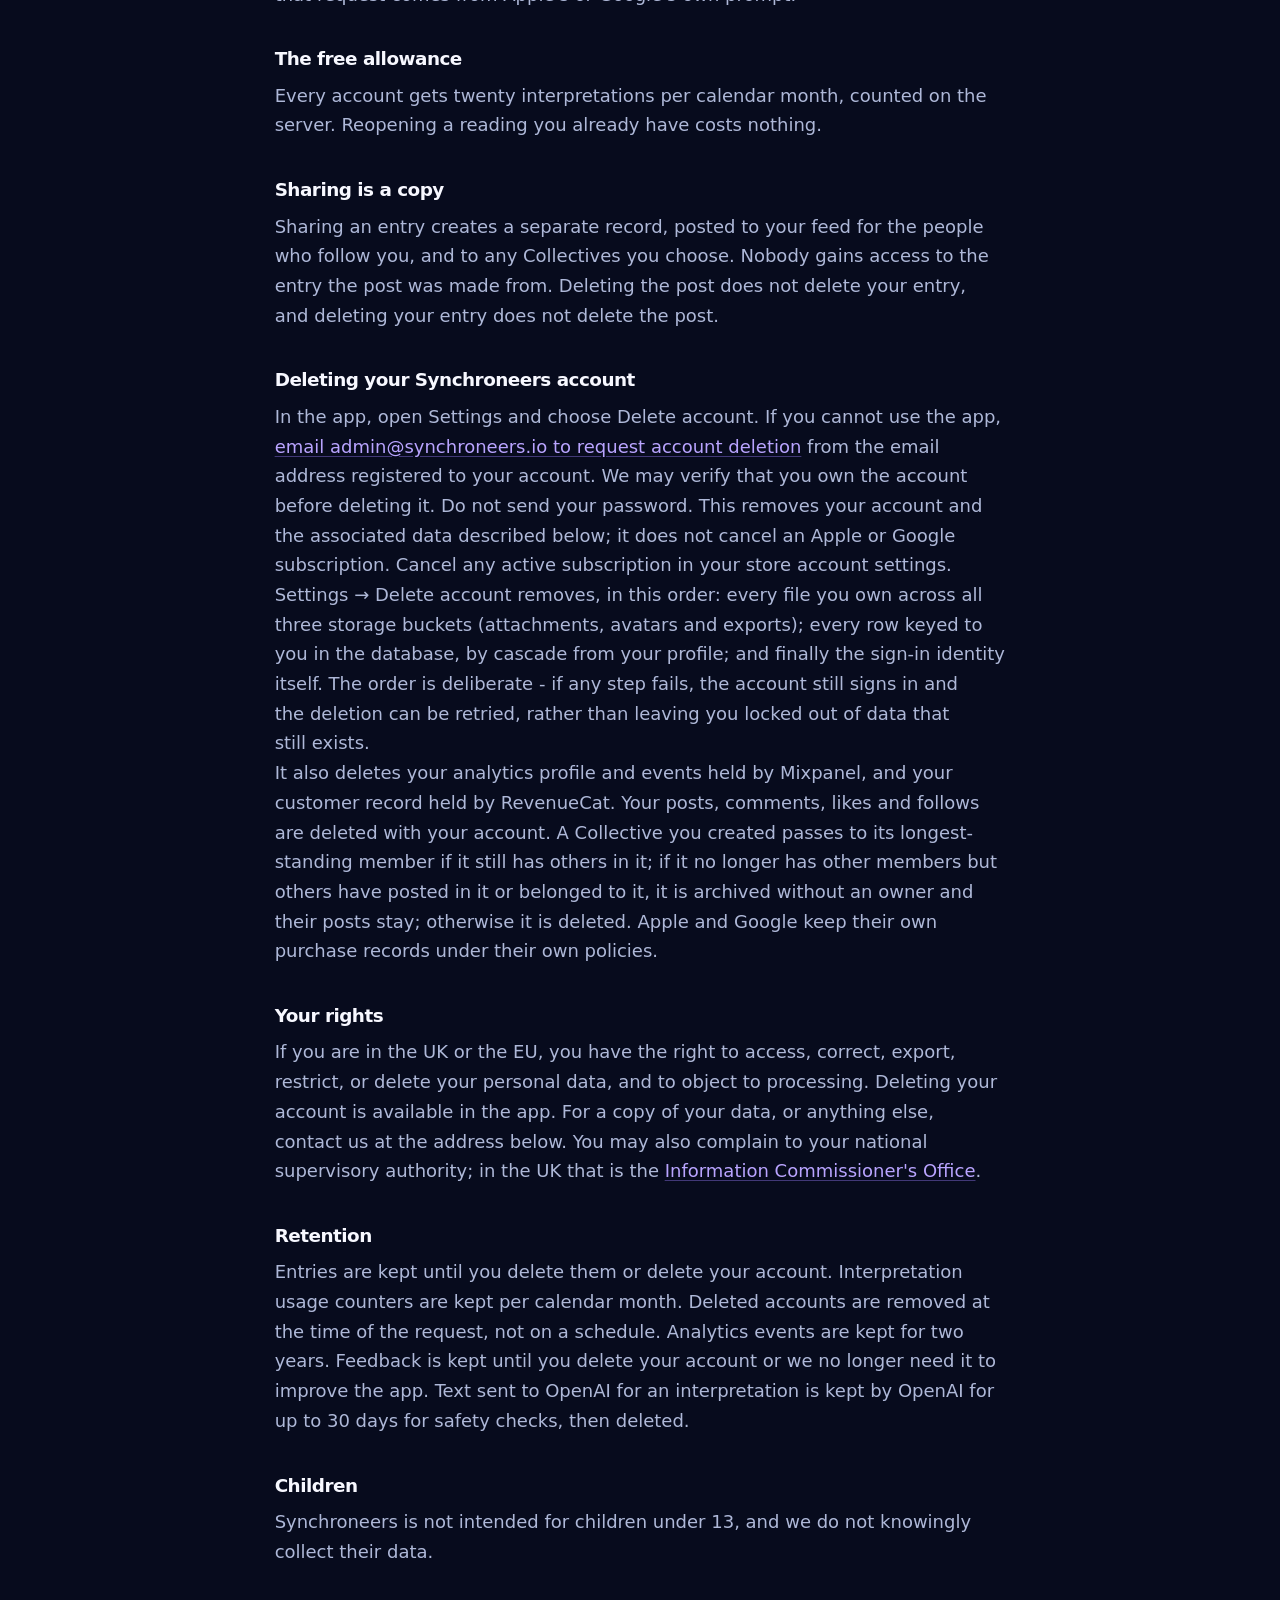
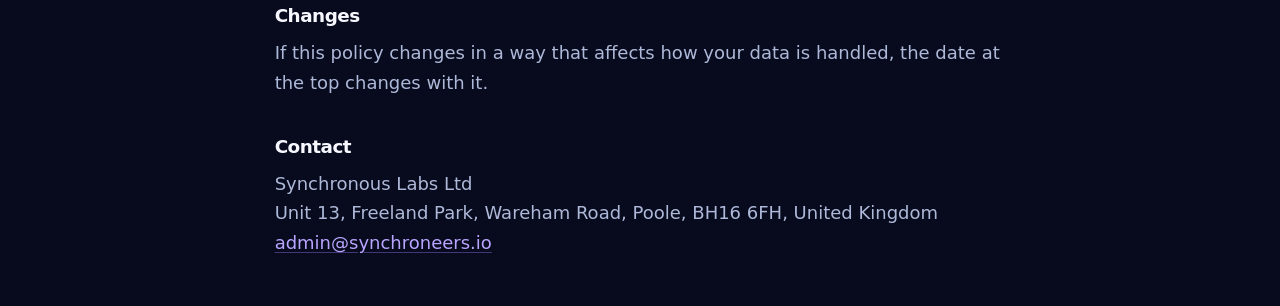
==== commit 713979ff: "Fix public account deletion request instructions for Play review" ====
--- a/privacy.html
+++ b/privacy.html
@@ -385,7 +385,15 @@
         the post.
       </p>
 
-      <h2>Deleting your account</h2>
+      <h2 id="delete-account">Deleting your Synchroneers account</h2>
+      <p>
+        In the app, open Settings and choose Delete account. If you cannot use the app,
+        <a href="mailto:admin@synchroneers.io?subject=Synchroneers%20account%20deletion%20request">email admin@synchroneers.io to request account deletion</a>
+        from the email address registered to your account. We may verify that you own the account
+        before deleting it. Do not send your password. This removes your account and the associated
+        data described below; it does not cancel an Apple or Google subscription. Cancel any active
+        subscription in your store account settings.
+      </p>
       <p>
         Settings → Delete account removes, in this order: every file you own across all three
         storage buckets (attachments, avatars and exports); every row keyed to you in the database,
